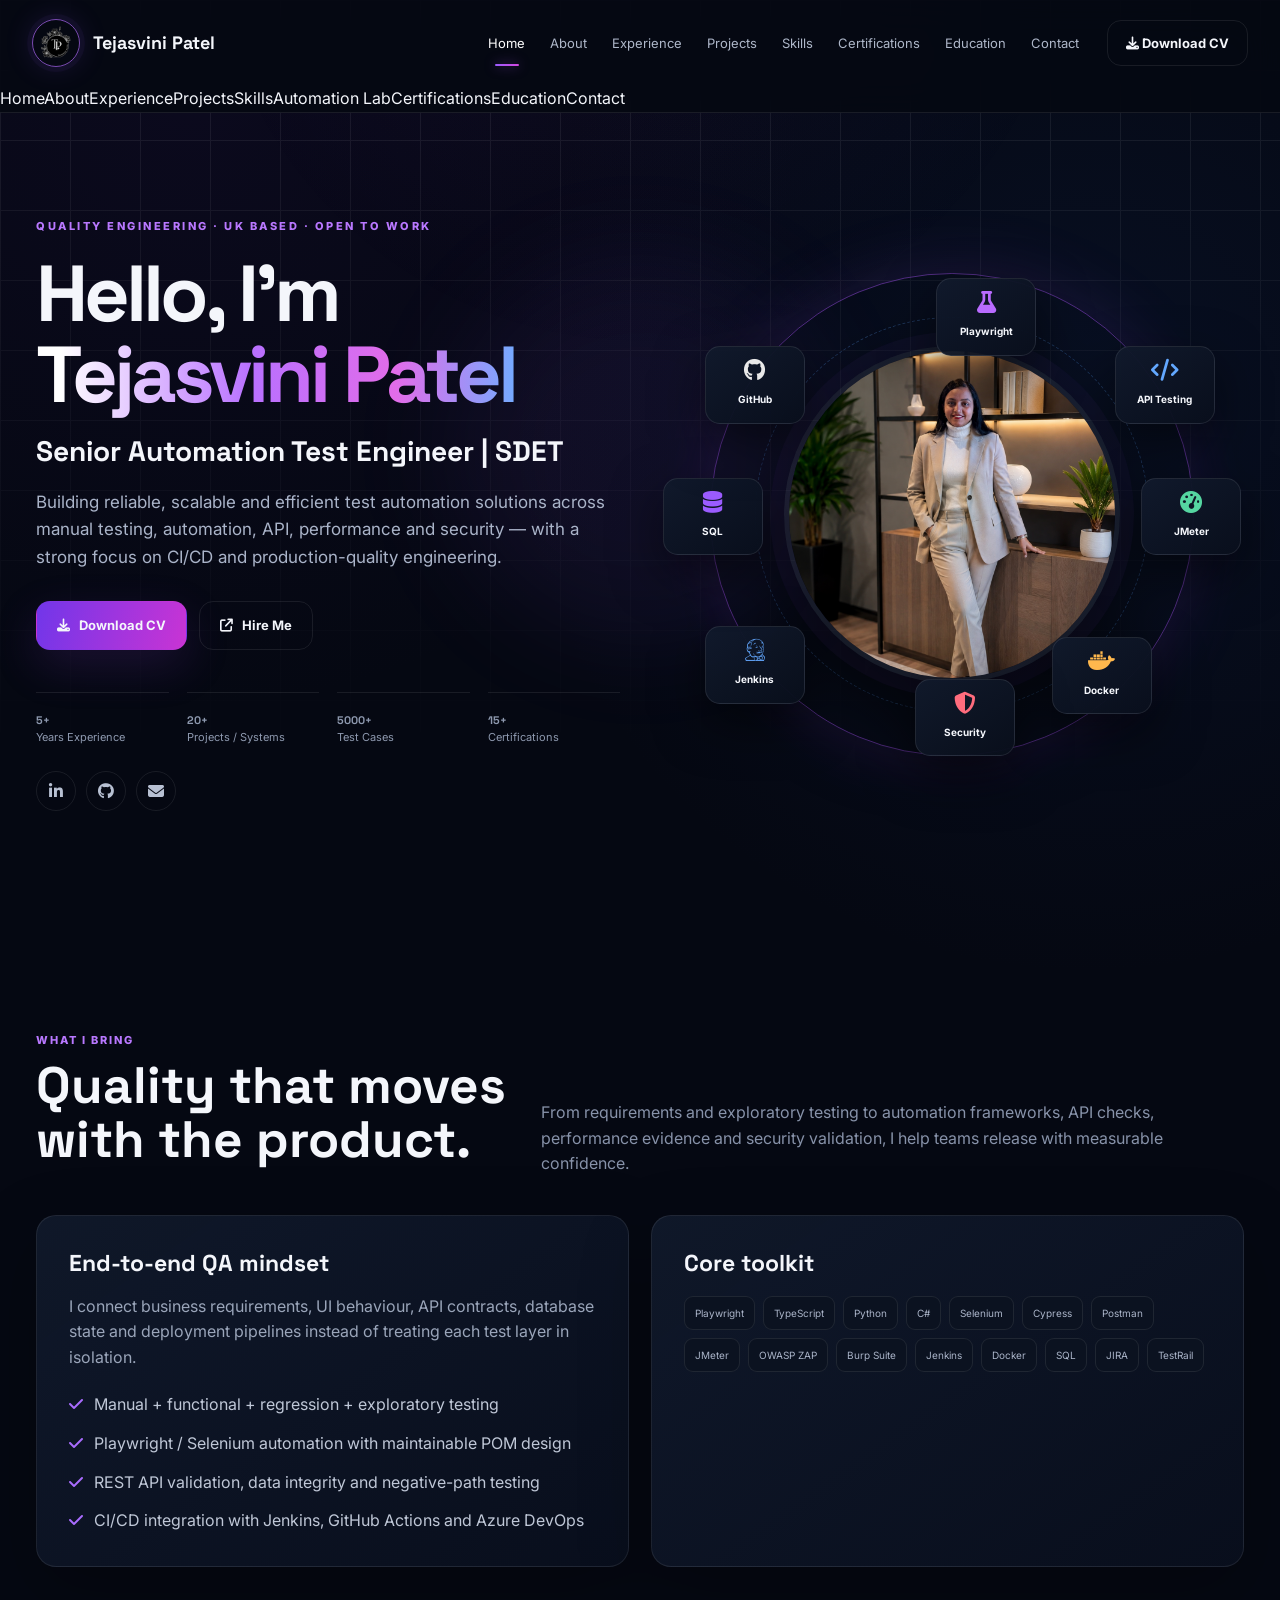
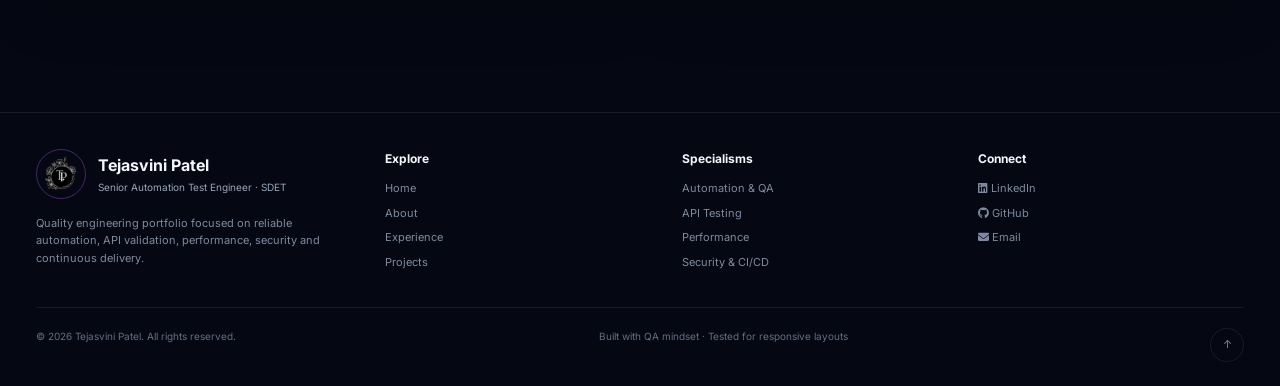
==== index.html @ 4246f73f "Add files via upload" ====
<!doctype html><html lang="en"><head><meta charset="utf-8"><meta name="viewport" content="width=device-width,initial-scale=1"><title>Tejasvini Patel | Senior Automation Test Engineer | SDET</title><meta name="description" content="Professional QA automation portfolio for Tejasvini Patel."><meta name="robots" content="index,follow"><link rel="canonical" href="https://tejasvinipatel.com/"><meta property="og:title" content="Tejasvini Patel | Senior Automation Test Engineer | SDET"><meta property="og:description" content="Professional QA automation portfolio for Tejasvini Patel."><meta property="og:image" content="https://tejasvinipatel.com/profile.png"><link rel="icon" href="favicon.png"><link rel="stylesheet" href="style.css"><link rel="preconnect" href="https://fonts.googleapis.com"><link href="https://fonts.googleapis.com/css2?family=Inter:wght@400;500;600;700;800&family=Space+Grotesk:wght@500;600;700;800&display=swap" rel="stylesheet"><link rel="stylesheet" href="https://cdnjs.cloudflare.com/ajax/libs/font-awesome/6.6.0/css/all.min.css"></head><body id="top"><div class="page-glow"></div><div class="progress"></div><header><div class="nav"><a class="brand" href="index.html"><img class="brand-logo" src="logo.png" alt="Tejasvini Patel logo"><span>Tejasvini Patel</span></a><nav class="nav-links"><a class="active" href="index.html">Home</a><a class="" href="about.html">About</a><a class="" href="experience.html">Experience</a><a class="" href="projects.html">Projects</a><a class="" href="skills.html">Skills</a><a class="" href="certifications.html">Certifications</a><a class="" href="education.html">Education</a><a class="" href="contact.html">Contact</a></nav><a class="cv-btn" href="Tejasvini-Patel-CV.pdf" target="_blank" rel="noopener"><i class="fa-solid fa-download"></i> Download CV</a><button class="menu" aria-label="Open menu"><i class="fa-solid fa-bars"></i></button></div><div class="mobile-menu"><a href="index.html">Home</a><a href="about.html">About</a><a href="experience.html">Experience</a><a href="projects.html">Projects</a><a href="skills.html">Skills</a><a href="automation-lab.html">Automation Lab</a><a href="certifications.html">Certifications</a><a href="education.html">Education</a><a href="contact.html">Contact</a></div></header><main><div class="wrap"><section class="hero"><div class="hero-copy reveal"><div class="eyebrow">Quality Engineering · UK Based · Open to Work</div><h1>Hello, I’m <span class="gradient">Tejasvini Patel</span></h1><h2>Senior Automation Test Engineer | SDET</h2><p>Building reliable, scalable and efficient test automation solutions across manual testing, automation, API, performance and security — with a strong focus on CI/CD and production-quality engineering.</p><div class="actions"><a class="btn btn-primary" href="Tejasvini-Patel-CV.pdf" target="_blank"><i class="fa-solid fa-download"></i> Download CV</a><a class="btn" href="contact.html"><i class="fa-solid fa-arrow-up-right-from-square"></i> Hire Me</a></div><div class="stats"><div class="stat"><strong><span data-counter="5" data-suffix="+">5+</span></strong><span>Years Experience</span></div><div class="stat"><strong><span data-counter="20" data-suffix="+">20+</span></strong><span>Projects / Systems</span></div><div class="stat"><strong><span data-counter="5000" data-suffix="+">5000+</span></strong><span>Test Cases</span></div><div class="stat"><strong><span data-counter="15" data-suffix="+">15+</span></strong><span>Certifications</span></div></div><div class="socials"><a href="https://www.linkedin.com/in/tejasvini-patel-qa" target="_blank" aria-label="LinkedIn"><i class="fa-brands fa-linkedin-in"></i></a><a href="https://github.com/tejasvini18" target="_blank" aria-label="GitHub"><i class="fa-brands fa-github"></i></a><a href="mailto:tejasvinipatel15@gmail.com" aria-label="Email"><i class="fa-solid fa-envelope"></i></a></div></div><div class="hero-visual reveal delay2"><div class="portrait-wrap"><div class="portrait-ring"></div><div class="orbit"><div class="tech t1"><i class="fa-solid fa-flask"></i><b>Playwright</b></div><div class="tech t2"><i class="fa-solid fa-code"></i><b>API Testing</b></div><div class="tech t3"><i class="fa-solid fa-gauge-high"></i><b>JMeter</b></div><div class="tech t4"><i class="fa-brands fa-docker"></i><b>Docker</b></div><div class="tech t5"><i class="fa-solid fa-shield-halved"></i><b>Security</b></div><div class="tech t6"><i class="fa-brands fa-jenkins"></i><b>Jenkins</b></div><div class="tech t7"><i class="fa-solid fa-database"></i><b>SQL</b></div><div class="tech t8"><i class="fa-brands fa-github"></i><b>GitHub</b></div></div><img class="portrait" src="profile.png" alt="Professional portrait of Tejasvini Patel"></div></div></section></div><section class="section"><div class="wrap"><div class="section-head reveal"><div><div class="kicker">What I bring</div><h2>Quality that moves with the product.</h2></div><p>From requirements and exploratory testing to automation frameworks, API checks, performance evidence and security validation, I help teams release with measurable confidence.</p></div><div class="grid2"><article class="card card-pad reveal"><h3>End-to-end QA mindset</h3><p class="muted">I connect business requirements, UI behaviour, API contracts, database state and deployment pipelines instead of treating each test layer in isolation.</p><div class="checks"><div><i class="fa-solid fa-check"></i><span>Manual + functional + regression + exploratory testing</span></div><div><i class="fa-solid fa-check"></i><span>Playwright / Selenium automation with maintainable POM design</span></div><div><i class="fa-solid fa-check"></i><span>REST API validation, data integrity and negative-path testing</span></div><div><i class="fa-solid fa-check"></i><span>CI/CD integration with Jenkins, GitHub Actions and Azure DevOps</span></div></div></article><article class="card card-pad reveal delay1"><h3>Core toolkit</h3><div class="skill-list"><span class="skill-chip">Playwright</span><span class="skill-chip">TypeScript</span><span class="skill-chip">Python</span><span class="skill-chip">C#</span><span class="skill-chip">Selenium</span><span class="skill-chip">Cypress</span><span class="skill-chip">Postman</span><span class="skill-chip">JMeter</span><span class="skill-chip">OWASP ZAP</span><span class="skill-chip">Burp Suite</span><span class="skill-chip">Jenkins</span><span class="skill-chip">Docker</span><span class="skill-chip">SQL</span><span class="skill-chip">JIRA</span><span class="skill-chip">TestRail</span></div></article></div></div></section></main><footer class="footer"><div class="footer-main wrap"><div><div class="footer-brand"><img class="footer-logo" src="logo.png" alt="Tejasvini Patel logo"><div><strong>Tejasvini Patel</strong><div class="muted" style="font-size:10px">Senior Automation Test Engineer · SDET</div></div></div><p style="margin-top:16px;max-width:360px">Quality engineering portfolio focused on reliable automation, API validation, performance, security and continuous delivery.</p></div><div><h4>Explore</h4><div class="footer-links"><a href="index.html">Home</a><a href="about.html">About</a><a href="experience.html">Experience</a><a href="projects.html">Projects</a></div></div><div><h4>Specialisms</h4><div class="footer-links"><a href="skills.html">Automation & QA</a><a href="skills.html">API Testing</a><a href="skills.html">Performance</a><a href="skills.html">Security & CI/CD</a></div></div><div><h4>Connect</h4><div class="footer-links"><a href="https://www.linkedin.com/in/tejasvini-patel-qa" target="_blank" rel="noopener"><i class="fa-brands fa-linkedin"></i> LinkedIn</a><a href="https://github.com/tejasvini18" target="_blank" rel="noopener"><i class="fa-brands fa-github"></i> GitHub</a><a href="mailto:tejasvinipatel15@gmail.com"><i class="fa-solid fa-envelope"></i> Email</a></div></div></div><div class="footer-bottom wrap"><span>© <span data-year></span> Tejasvini Patel. All rights reserved.</span><span>Built with QA mindset · Tested for responsive layouts</span><a class="backtop" href="#top" aria-label="Back to top">↑</a></div></footer><script src="script.js"></script></body></html>
---- style.css ----
:root{--bg:#050812;--bg2:#080d1a;--card:#0c1322;--card2:#10192b;--text:#f4f6fb;--muted:#9da8bd;--muted2:#6f7a91;--line:#ffffff15;--purple:#9b5cff;--pink:#d447df;--blue:#63a8ff;--green:#43d78a;--orange:#ffb84d;--red:#ff5b74;--max:1480px;--shadow:0 30px 90px #0007}
*{box-sizing:border-box}html{scroll-behavior:smooth}body{margin:0;background:radial-gradient(circle at 15% 5%,#24104b33,transparent 28%),radial-gradient(circle at 85% 20%,#122c6333,transparent 30%),var(--bg);color:var(--text);font-family:Inter,system-ui,-apple-system,Segoe UI,sans-serif;line-height:1.6;overflow-x:hidden}body:before{content:"";position:fixed;inset:0;pointer-events:none;opacity:.08;background-image:linear-gradient(#fff 1px,transparent 1px),linear-gradient(90deg,#fff 1px,transparent 1px);background-size:70px 70px;mask-image:linear-gradient(to bottom,#000,transparent 90%);z-index:-2}body:after{content:"";position:fixed;width:380px;height:380px;border-radius:50%;pointer-events:none;background:#9b5cff12;filter:blur(50px);transform:translate(var(--mx,-50%),var(--my,-50%));left:50%;top:50%;z-index:-1;transition:transform .15s ease-out}a{color:inherit;text-decoration:none}.wrap{width:min(var(--max),calc(100% - 72px));margin:auto}.progress{position:fixed;top:0;left:0;height:3px;width:0;background:linear-gradient(90deg,var(--purple),var(--pink),var(--blue));z-index:1000}.page-glow{position:fixed;inset:0;pointer-events:none;background:radial-gradient(circle at 50% -10%,#a855f70d,transparent 38%);z-index:-1}
header{position:sticky;top:0;z-index:100;background:#050812df;border-bottom:1px solid var(--line);backdrop-filter:blur(22px)}.nav{height:86px;width:min(1560px,100%);margin:auto;padding:0 32px;display:flex;align-items:center;gap:28px}.brand{display:flex;align-items:center;gap:13px;font:700 18px/1 'Space Grotesk',Inter,sans-serif;white-space:nowrap}.brand-logo{width:48px;height:48px;border-radius:50%;object-fit:cover;border:1px solid #b46cffaa;box-shadow:0 0 0 5px #9b5cff0c,0 0 30px #9b5cff28}.nav-links{margin-left:auto;display:flex;gap:25px;align-items:center}.nav-links a{font-size:13px;color:#aeb7c9;position:relative;padding:31px 0;transition:.25s}.nav-links a:hover,.nav-links a.active{color:#fff}.nav-links a.active:after{content:"";position:absolute;left:50%;bottom:18px;width:24px;height:2px;border-radius:2px;background:linear-gradient(90deg,var(--purple),var(--pink));transform:translateX(-50%);box-shadow:0 0 12px #a855f799}.cv-btn{border:1px solid var(--line);padding:12px 18px;border-radius:14px;font-weight:700;font-size:13px;transition:.25s;white-space:nowrap}.cv-btn:hover{transform:translateY(-2px);border-color:#a855f766;background:#ffffff05}.menu{display:none;background:none;border:0;color:#fff;font-size:24px}
main{min-height:calc(100vh - 86px)}.hero{min-height:calc(100vh - 86px);display:grid;grid-template-columns:1fr 1fr;align-items:center;gap:40px;padding:80px 0 90px}.eyebrow{color:#b978ff;text-transform:uppercase;letter-spacing:2.5px;font-size:11px;font-weight:800}.hero h1{font:800 clamp(48px,6.2vw,88px)/1.02 'Space Grotesk',Inter,sans-serif;letter-spacing:-4px;margin:18px 0 20px}.gradient{background:linear-gradient(90deg,#fff 5%,#b870ff 45%,#e26ce9 75%,#75aaff);-webkit-background-clip:text;color:transparent}.hero h2{font:700 clamp(21px,2.2vw,31px)/1.2 'Space Grotesk';margin:0 0 20px}.hero-copy>p{max-width:730px;color:#aab4c9;font-size:17px}.actions{display:flex;gap:12px;flex-wrap:wrap;margin:30px 0}.btn{display:inline-flex;align-items:center;gap:9px;padding:13px 20px;border-radius:14px;border:1px solid var(--line);font-weight:700;font-size:13px;transition:.25s}.btn-primary{background:linear-gradient(105deg,#7136e9,#c934d4);border-color:transparent;box-shadow:0 16px 45px #8b3dce2b}.btn:hover{transform:translateY(-3px)}.btn-primary:hover{box-shadow:0 20px 55px #9b5cff4d}.stats{display:grid;grid-template-columns:repeat(4,1fr);gap:18px;margin-top:42px}.stat{padding-top:18px;border-top:1px solid var(--line)}.stat strong{display:block;color:#bd78ff;font:800 31px 'Space Grotesk'}.stat span{display:block;color:#8e99af;font-size:11px;margin-top:2px}.socials{display:flex;gap:10px;margin-top:25px}.socials a{width:40px;height:40px;border:1px solid var(--line);border-radius:50%;display:grid;place-items:center;color:#b8c1d3;transition:.25s}.socials a:hover{color:#fff;border-color:#b36cff88;transform:translateY(-3px);box-shadow:0 10px 25px #9b5cff22}
.hero-visual{display:grid;place-items:center;position:relative;min-height:620px}.portrait-wrap{width:min(560px,90%);aspect-ratio:1;position:relative;display:grid;place-items:center}.portrait-ring,.portrait-ring:before,.portrait-ring:after{position:absolute;border-radius:50%;content:""}.portrait-ring{inset:4%;border:1px solid #a855f777;box-shadow:0 0 70px #a855f726;animation:spin 24s linear infinite}.portrait-ring:before{inset:9%;border:1px dashed #62a8ff44}.portrait-ring:after{inset:20%;border:1px solid #d447df33}.portrait{width:64%;height:64%;object-fit:cover;border-radius:50%;border:5px solid #ffffff12;box-shadow:0 0 0 14px #9b5cff0b,0 35px 90px #000b;z-index:2}.orbit{position:absolute;inset:0;animation:spin 35s linear infinite}.tech{position:absolute;z-index:4;background:linear-gradient(145deg,#111a2cf5,#090f1cf5);border:1px solid #ffffff18;border-radius:15px;padding:12px 14px;min-width:100px;text-align:center;box-shadow:0 18px 50px #0008;animation:float 5s ease-in-out infinite}.tech i{font-size:22px;color:#b96bff;display:block;margin-bottom:4px}.tech b{font-size:10px}.t1{top:5%;left:47%}.t2{top:18%;right:0}.t3{top:43%;right:-5%}.t4{bottom:12%;right:12%}.t5{bottom:4%;left:43%}.t6{bottom:14%;left:3%}.t7{top:43%;left:-5%}.t8{top:18%;left:3%}.t2 i{color:#63a8ff}.t3 i{color:#55d6a1}.t4 i{color:#ffb84d}.t5 i{color:#ff6c7d}.t6 i{color:#63a8ff}.t7 i{color:#9b5cff}.t8 i{color:#e9e9e9}
.section{padding:105px 0}.section-head{display:flex;justify-content:space-between;align-items:end;gap:20px;margin-bottom:38px}.kicker{font-size:11px;color:#b978ff;letter-spacing:2px;font-weight:800;text-transform:uppercase}.section h2{font:800 clamp(36px,4vw,56px)/1.05 'Space Grotesk';margin:10px 0}.section-head p{color:#8792a9;max-width:760px;margin:0}.grid2{display:grid;grid-template-columns:1fr 1fr;gap:22px}.card{background:linear-gradient(145deg,#10192bf2,#090f1def);border:1px solid var(--line);border-radius:20px;box-shadow:0 25px 70px #0004}.card-pad{padding:32px}.card h3{font:700 23px 'Space Grotesk';margin:0 0 12px}.muted{color:#9aa5ba}.checks{display:grid;gap:13px;margin-top:22px}.checks div{display:flex;gap:11px;color:#bfc7d7}.checks i{color:#a96cff;margin-top:4px}.timeline{position:relative;margin-top:20px}.timeline:before{content:"";position:absolute;left:14px;top:8px;bottom:8px;width:1px;background:linear-gradient(var(--purple),#b946db55,transparent)}.timeline-item{position:relative;padding-left:54px;margin-bottom:20px}.timeline-dot{position:absolute;left:8px;top:16px;width:14px;height:14px;border-radius:50%;background:#a855f7;border:3px solid #151029;box-shadow:0 0 18px #a855f799}.timeline-box{padding:24px;border:1px solid var(--line);border-radius:16px;background:#0b1222}.timeline-box time{display:inline-block;color:#d09cff;background:#8b3ff51c;border:1px solid #a855f733;border-radius:999px;padding:4px 10px;font-size:10px;font-weight:700;margin-bottom:9px}.timeline-box h3{margin:0 0 2px;font-size:18px}.timeline-box h4{margin:0 0 10px;color:#b47aff;font-size:13px}.timeline-box p,.timeline-box li{color:#8994aa;font-size:12px}.timeline-box ul{margin:10px 0 0;padding-left:18px}.metrics{display:grid;grid-template-columns:repeat(5,1fr);gap:12px;margin-top:28px}.metric{padding:19px;border:1px solid var(--line);border-radius:14px;background:#0c1425}.metric strong{display:block;color:#c178ff;font:800 25px 'Space Grotesk'}.metric span{font-size:10px;color:#7f8aa2}
.projects-grid{display:grid;grid-template-columns:repeat(3,1fr);gap:18px}.project-card{overflow:hidden;position:relative;transition:.35s;cursor:pointer}.project-card:hover{transform:translateY(-8px);border-color:#a855f744;box-shadow:0 25px 70px #0007}.project-thumb{height:215px;position:relative;overflow:hidden;background:#0b1120}.project-thumb:after{content:"";position:absolute;inset:0;background:linear-gradient(transparent 55%,#07101ee8)}.browser{position:absolute;inset:25px 20px 0;border:1px solid #ffffff25;border-radius:12px 12px 0 0;background:#0d1628;box-shadow:0 15px 40px #0008;overflow:hidden;transform:perspective(800px) rotateX(2deg);transition:.35s}.project-card:hover .browser{transform:perspective(800px) rotateX(0) scale(1.03)}.browser-top{height:24px;background:#131e33;border-bottom:1px solid #ffffff10;display:flex;align-items:center;gap:5px;padding:0 9px}.dot{width:6px;height:6px;border-radius:50%;background:#ffffff55}.browser-body{padding:13px;display:grid;grid-template-columns:25% 1fr;gap:9px;height:100%}.side{background:#111c31;border-radius:5px}.dash{display:grid;grid-template-columns:repeat(2,1fr);gap:7px}.mini{border-radius:5px;background:linear-gradient(145deg,#182842,#0f192a);border:1px solid #ffffff0c}.mini.wide{grid-column:1/-1}.thumb-purple .mini{background:linear-gradient(145deg,#2a1850,#11172b)}.thumb-blue .mini{background:linear-gradient(145deg,#123455,#11192b)}.thumb-green .mini{background:linear-gradient(145deg,#12382c,#101b2a)}.thumb-orange .mini{background:linear-gradient(145deg,#4a2b12,#121a2a)}.thumb-red .mini{background:linear-gradient(145deg,#4a1520,#121829)}.project-body{padding:21px}.project-body h3{font:700 18px 'Space Grotesk';margin:0 0 8px}.project-body p{color:#8d98ad;font-size:12px;margin:0 0 14px}.pill-row{display:flex;flex-wrap:wrap;gap:6px}.pill{font-size:9px;color:#cba7ff;background:#8b5cf61a;border:1px solid #a855f733;border-radius:999px;padding:4px 8px}.project-meta{display:flex;justify-content:space-between;align-items:center;margin-top:16px;color:#727e95;font-size:10px}.category{color:#a96dff}.filters{display:flex;gap:8px;flex-wrap:wrap;margin-bottom:25px}.filter{border:1px solid var(--line);background:#0b1221;color:#9ba5b9;border-radius:999px;padding:9px 13px;font-size:11px;cursor:pointer}.filter.active,.filter:hover{color:#fff;border-color:#a855f755;background:#8b5cf614}.project-modal{position:fixed;inset:0;background:#02040bd9;backdrop-filter:blur(12px);z-index:1001;display:none;place-items:center;padding:20px}.project-modal.open{display:grid}.modal-box{width:min(900px,100%);max-height:90vh;overflow:auto;background:#0b1220;border:1px solid #ffffff1a;border-radius:22px;box-shadow:0 40px 120px #000d;padding:30px;position:relative}.close{position:absolute;right:20px;top:18px;width:38px;height:38px;border-radius:50%;border:1px solid var(--line);background:#fff06;color:#fff;cursor:pointer}.modal-box h3{font:800 34px 'Space Grotesk';margin:0 40px 8px 0}.modal-box p,.modal-box li{color:#98a3b8;font-size:13px}.modal-label{color:#bd7cff;font-size:11px;letter-spacing:2px;text-transform:uppercase;font-weight:800}
.skill-grid{display:grid;grid-template-columns:repeat(3,1fr);gap:16px}.skill-card{padding:25px;border:1px solid var(--line);border-radius:16px;background:linear-gradient(145deg,#10192bf2,#0b1221)}.skill-title{display:flex;justify-content:space-between;gap:10px}.skill-title h3{font:700 16px 'Space Grotesk';margin:0}.skill-title span{font-size:11px;color:#c17cff}.skill-card p{font-size:11px;color:#7f8aa1;min-height:36px}.bar{height:6px;background:#202a3d;border-radius:999px;overflow:hidden}.bar i{display:block;height:100%;width:var(--w);background:linear-gradient(90deg,#8b5cf6,#d946ef);border-radius:inherit;transform-origin:left;animation:barIn 1.2s ease both}.skill-list{display:flex;flex-wrap:wrap;gap:8px;margin-top:18px}.skill-chip{padding:8px 10px;border-radius:9px;background:#0b1220;border:1px solid var(--line);font-size:10px;color:#aab4c8}
.certs-grid{display:grid;grid-template-columns:repeat(4,1fr);gap:14px}.cert-card{padding:22px;min-height:190px;display:flex;flex-direction:column;position:relative;overflow:hidden}.cert-card:before{content:"";position:absolute;width:100px;height:100px;border-radius:50%;background:#9b5cff22;filter:blur(20px);right:-30px;top:-30px}.cert-icon{width:48px;height:48px;border-radius:13px;display:grid;place-items:center;background:#8b5cf51c;border:1px solid #a855f733;color:#c07aff;margin-bottom:16px}.cert-card h3{font:700 15px 'Space Grotesk';margin:0 0 6px}.cert-card p{font-size:10px;color:#7f8aa2;margin:0}.cert-card small{margin-top:auto;color:#b06fff;font-size:9px}.cert-count{color:#b978ff;font-size:12px;margin-bottom:25px}
.edu-grid{display:grid;grid-template-columns:1fr 1fr;gap:18px}.edu-card{padding:28px;position:relative;overflow:hidden}.edu-card .year{display:inline-block;color:#c68cff;border:1px solid #a855f733;background:#8b5cf514;padding:4px 9px;border-radius:999px;font-size:10px}.edu-card h3{font:700 20px 'Space Grotesk';margin:13px 0 4px}.edu-card h4{margin:0;color:#b879ff;font-size:12px}.edu-card p,.edu-card li{font-size:11px;color:#8994aa}.edu-card ul{padding-left:18px}.skills-gained{display:flex;flex-wrap:wrap;gap:6px;margin-top:12px}.skills-gained span{font-size:9px;padding:4px 7px;border-radius:999px;background:#fff005;border:1px solid #ffffff12;color:#aeb8ca}
.contact-grid{display:grid;grid-template-columns:1fr .8fr;gap:20px}.contact-panel{padding:34px}.contact-panel h3{font:800 31px 'Space Grotesk';margin:0 0 10px}.contact-panel p{color:#909bb0;font-size:13px}.contact-item{display:flex;gap:13px;padding:16px 0;border-top:1px solid var(--line)}.contact-item i{width:38px;height:38px;display:grid;place-items:center;border:1px solid var(--line);border-radius:10px;color:#b56cff}.contact-item small{display:block;color:#6f7a91}.contact-item b{font-size:12px}.availability{padding:25px;border-radius:17px;background:linear-gradient(145deg,#17102c,#0e1527);border:1px solid #a855f733}.availability .dot-live{display:inline-block;width:8px;height:8px;background:#42d788;border-radius:50%;box-shadow:0 0 12px #42d788;margin-right:7px}.availability h4{margin:0 0 8px}.availability p{font-size:11px}.footer{border-top:1px solid var(--line);padding:36px 0 24px;margin-top:40px}.footer-main{display:grid;grid-template-columns:1.2fr 1fr 1fr 1fr;gap:30px}.footer-brand{display:flex;gap:12px;align-items:center}.footer-logo{width:50px;height:50px;object-fit:cover;border-radius:50%;border:1px solid #a855f766}.footer h4{margin:0 0 12px;font-size:12px}.footer p,.footer a{color:#7f8aa0;font-size:11px}.footer-links{display:grid;gap:7px}.footer-bottom{display:flex;justify-content:space-between;gap:20px;margin-top:28px;padding-top:20px;border-top:1px solid var(--line);color:#626e85;font-size:10px}.backtop{width:34px;height:34px;border:1px solid var(--line);border-radius:50%;display:grid;place-items:center}
.page-hero{padding:90px 0 45px}.page-hero h1{font:800 clamp(45px,6vw,75px)/1.05 'Space Grotesk';letter-spacing:-3px;margin:12px 0}.page-hero p{max-width:800px;color:#929db2}.two-col{display:grid;grid-template-columns:1fr 1fr;gap:20px}.quote{padding:28px;border-left:3px solid #a855f7;background:#0c1424;border-radius:0 14px 14px 0;color:#b8c1d1}.lab-grid{display:grid;grid-template-columns:repeat(3,1fr);gap:16px}.lab-card{padding:24px;min-height:230px}.lab-card i{font-size:28px;color:#b76cff}.lab-card h3{font:700 18px 'Space Grotesk';margin:14px 0 7px}.lab-card p{font-size:11px;color:#7f8aa2}.lab-code{background:#070b14;border:1px solid var(--line);border-radius:12px;padding:14px;font:10px/1.7 ui-monospace,SFMono-Regular,Menlo,monospace;color:#9ed0ff;overflow:auto}
.reveal{opacity:0;transform:translateY(22px);transition:opacity .75s ease,transform .75s ease}.reveal.show{opacity:1;transform:none}.delay1{transition-delay:.08s}.delay2{transition-delay:.16s}.delay3{transition-delay:.24s}@keyframes spin{to{transform:rotate(360deg)}}@keyframes float{0%,100%{transform:translateY(0)}50%{transform:translateY(-9px)}}@keyframes barIn{from{transform:scaleX(0)}to{transform:scaleX(1)}}
@media(max-width:1200px){.nav-links{gap:17px}.projects-grid{grid-template-columns:repeat(2,1fr)}.certs-grid{grid-template-columns:repeat(3,1fr)}.skill-grid{grid-template-columns:repeat(2,1fr)}.metrics{grid-template-columns:repeat(3,1fr)}.footer-main{grid-template-columns:repeat(2,1fr)}}@media(max-width:900px){.wrap{width:min(var(--max),calc(100% - 40px))}.nav{padding:0 20px}.nav-links,.cv-btn{display:none}.menu{display:block;margin-left:auto}.hero{grid-template-columns:1fr;padding-top:55px}.hero-visual{min-height:540px}.grid2,.two-col,.contact-grid,.edu-grid{grid-template-columns:1fr}.lab-grid{grid-template-columns:repeat(2,1fr)}.stats{grid-template-columns:repeat(2,1fr)}}@media(max-width:620px){.hero h1{font-size:48px;letter-spacing:-2px}.hero h2{font-size:21px}.hero-copy>p{font-size:14px}.hero-visual{min-height:430px}.portrait-wrap{width:95%}.tech{min-width:78px;padding:8px;font-size:8px}.tech i{font-size:17px}.t3,.t7{display:none}.projects-grid,.skill-grid,.certs-grid,.lab-grid{grid-template-columns:1fr}.metrics{grid-template-columns:repeat(2,1fr)}.section{padding:78px 0}.section-head{display:block}.footer-main{grid-template-columns:1fr}.footer-bottom{display:block}.footer-bottom>*{display:block;margin-bottom:8px}.wrap{width:min(var(--max),calc(100% - 28px))}.nav{height:74px}.brand{font-size:15px}.brand-logo{width:44px;height:44px}}
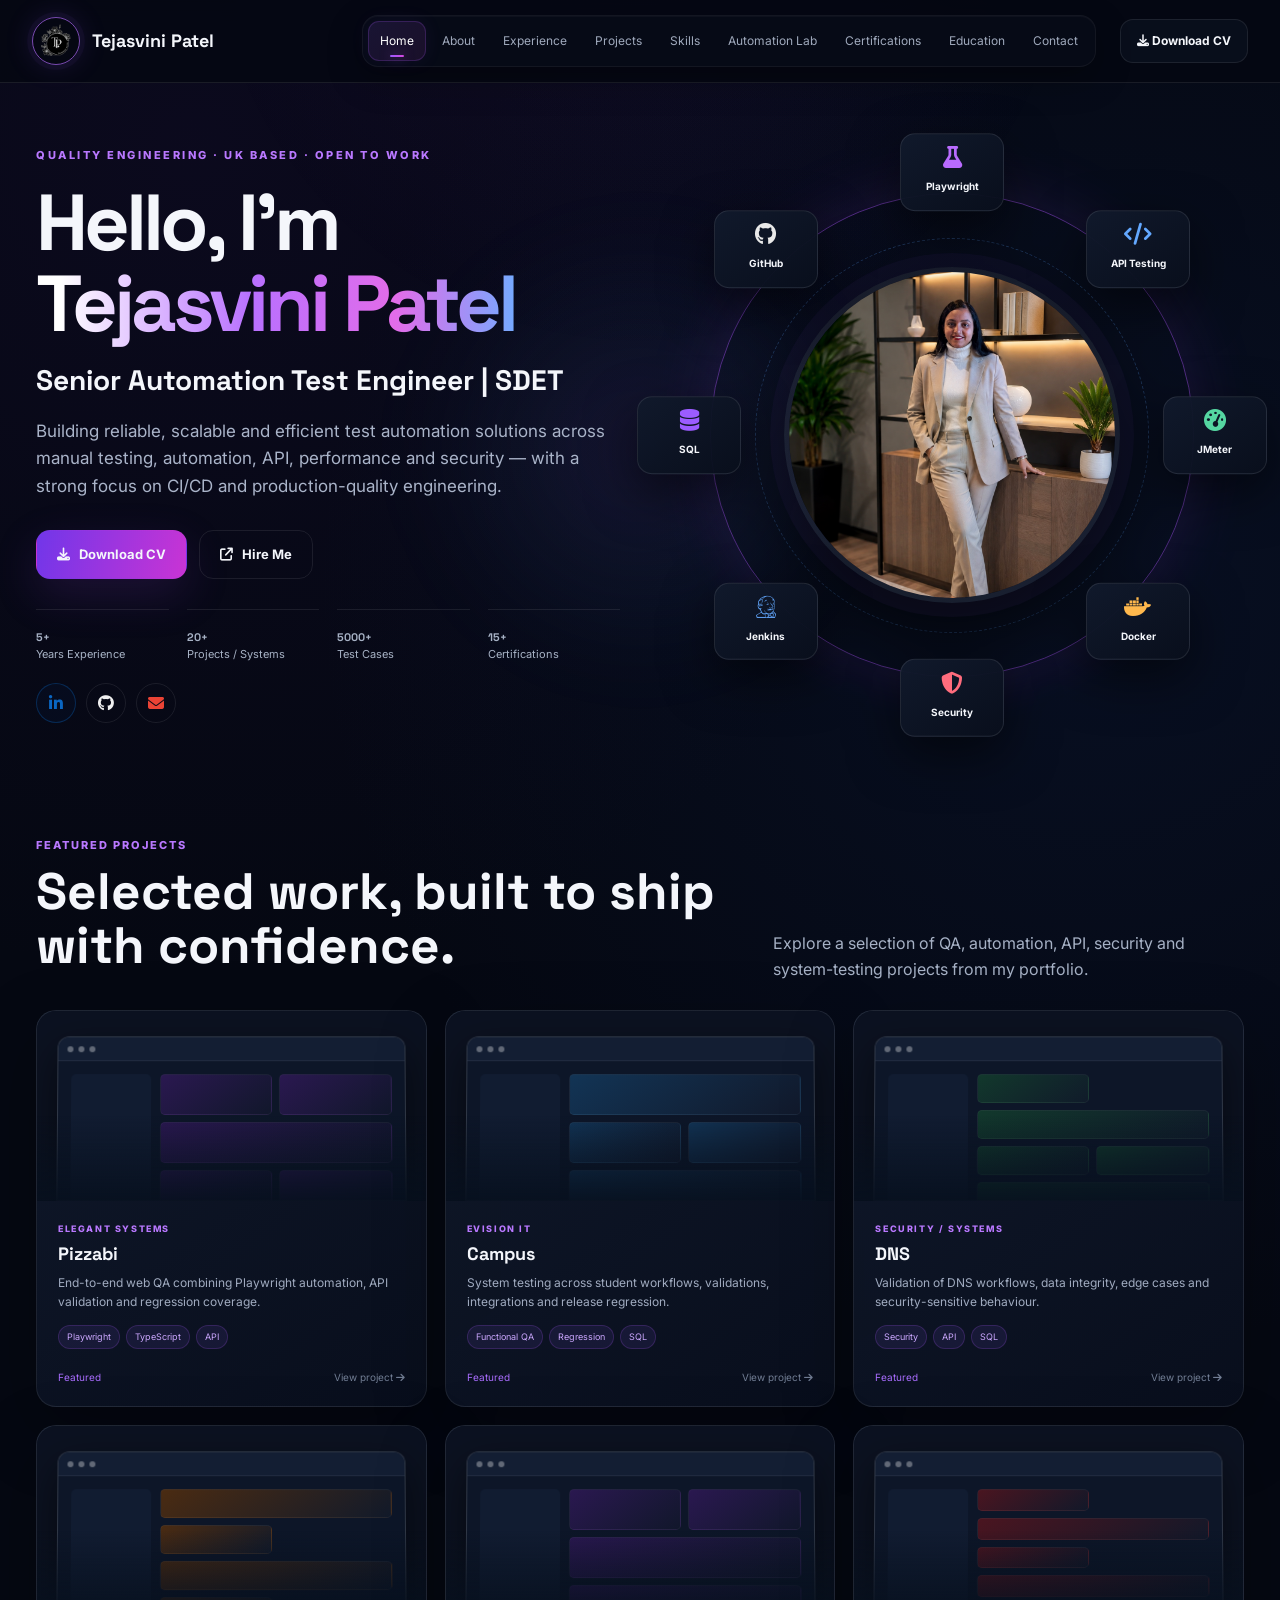
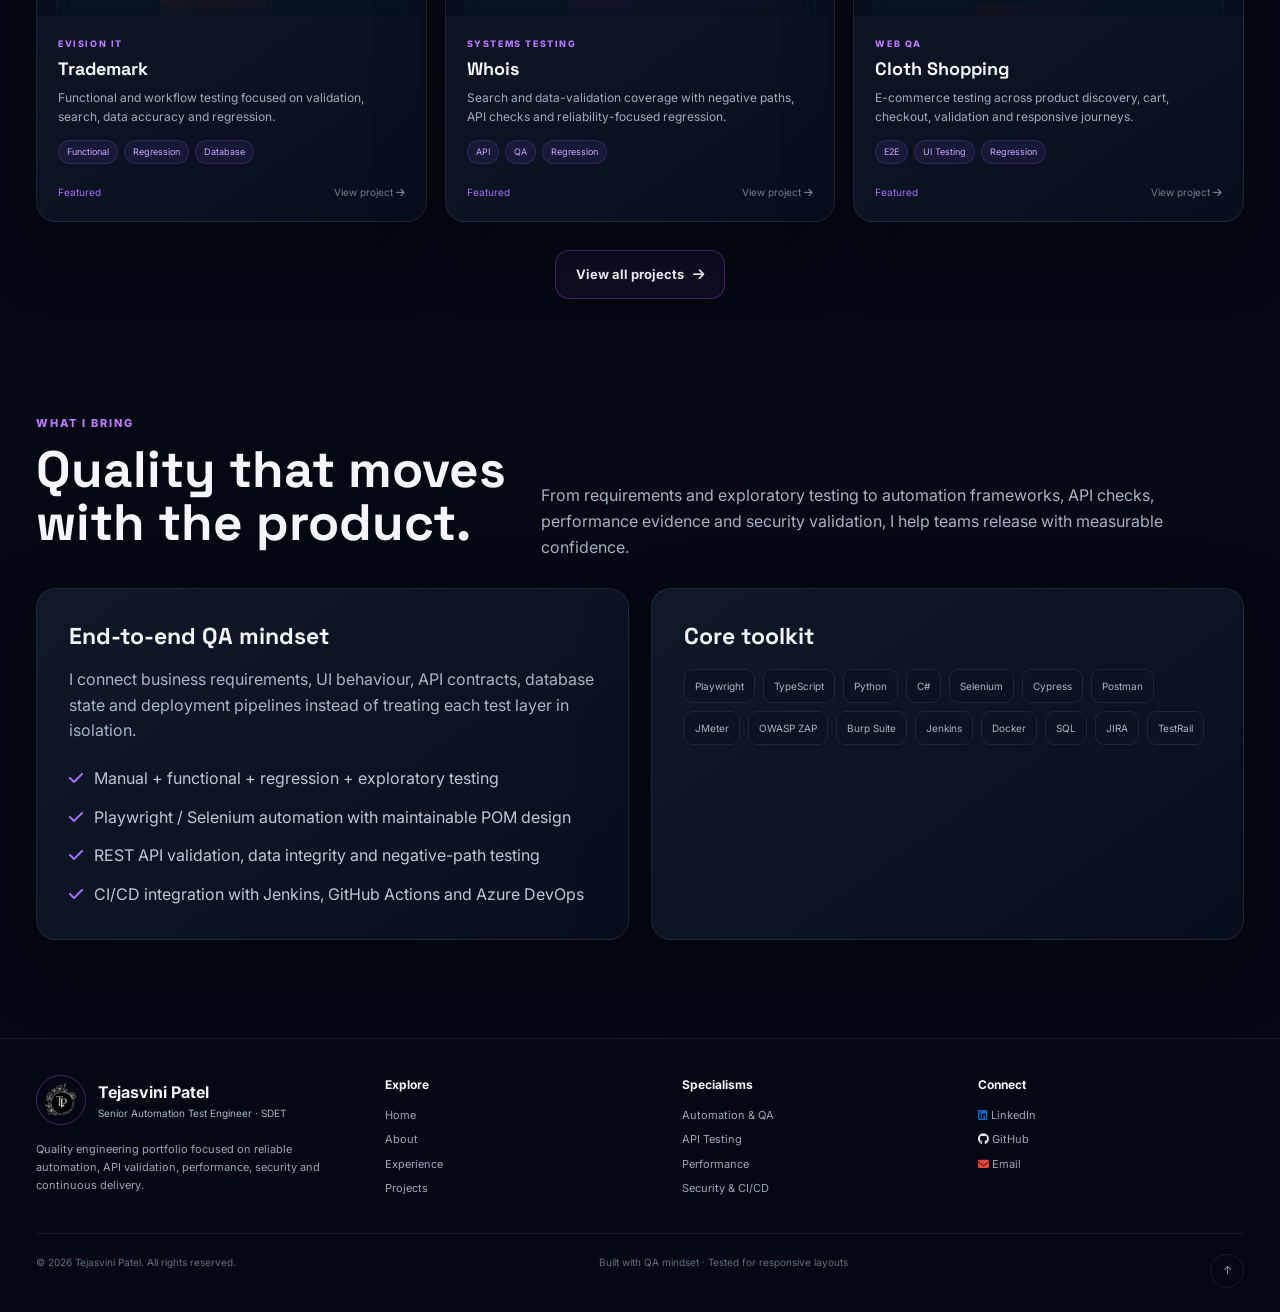
==== commit 5381fec4: "Add files via upload" ====
--- a/index.html
+++ b/index.html
@@ -1 +1,41 @@
-<!doctype html><html lang="en"><head><meta charset="utf-8"><meta name="viewport" content="width=device-width,initial-scale=1"><title>Tejasvini Patel | Senior Automation Test Engineer | SDET</title><meta name="description" content="Professional QA automation portfolio for Tejasvini Patel."><meta name="robots" content="index,follow"><link rel="canonical" href="https://tejasvinipatel.com/"><meta property="og:title" content="Tejasvini Patel | Senior Automation Test Engineer | SDET"><meta property="og:description" content="Professional QA automation portfolio for Tejasvini Patel."><meta property="og:image" content="https://tejasvinipatel.com/profile.png"><link rel="icon" href="favicon.png"><link rel="stylesheet" href="style.css"><link rel="preconnect" href="https://fonts.googleapis.com"><link href="https://fonts.googleapis.com/css2?family=Inter:wght@400;500;600;700;800&family=Space+Grotesk:wght@500;600;700;800&display=swap" rel="stylesheet"><link rel="stylesheet" href="https://cdnjs.cloudflare.com/ajax/libs/font-awesome/6.6.0/css/all.min.css"></head><body id="top"><div class="page-glow"></div><div class="progress"></div><header><div class="nav"><a class="brand" href="index.html"><img class="brand-logo" src="logo.png" alt="Tejasvini Patel logo"><span>Tejasvini Patel</span></a><nav class="nav-links"><a class="active" href="index.html">Home</a><a class="" href="about.html">About</a><a class="" href="experience.html">Experience</a><a class="" href="projects.html">Projects</a><a class="" href="skills.html">Skills</a><a class="" href="certifications.html">Certifications</a><a class="" href="education.html">Education</a><a class="" href="contact.html">Contact</a></nav><a class="cv-btn" href="Tejasvini-Patel-CV.pdf" target="_blank" rel="noopener"><i class="fa-solid fa-download"></i> Download CV</a><button class="menu" aria-label="Open menu"><i class="fa-solid fa-bars"></i></button></div><div class="mobile-menu"><a href="index.html">Home</a><a href="about.html">About</a><a href="experience.html">Experience</a><a href="projects.html">Projects</a><a href="skills.html">Skills</a><a href="automation-lab.html">Automation Lab</a><a href="certifications.html">Certifications</a><a href="education.html">Education</a><a href="contact.html">Contact</a></div></header><main><div class="wrap"><section class="hero"><div class="hero-copy reveal"><div class="eyebrow">Quality Engineering · UK Based · Open to Work</div><h1>Hello, I’m <span class="gradient">Tejasvini Patel</span></h1><h2>Senior Automation Test Engineer | SDET</h2><p>Building reliable, scalable and efficient test automation solutions across manual testing, automation, API, performance and security — with a strong focus on CI/CD and production-quality engineering.</p><div class="actions"><a class="btn btn-primary" href="Tejasvini-Patel-CV.pdf" target="_blank"><i class="fa-solid fa-download"></i> Download CV</a><a class="btn" href="contact.html"><i class="fa-solid fa-arrow-up-right-from-square"></i> Hire Me</a></div><div class="stats"><div class="stat"><strong><span data-counter="5" data-suffix="+">5+</span></strong><span>Years Experience</span></div><div class="stat"><strong><span data-counter="20" data-suffix="+">20+</span></strong><span>Projects / Systems</span></div><div class="stat"><strong><span data-counter="5000" data-suffix="+">5000+</span></strong><span>Test Cases</span></div><div class="stat"><strong><span data-counter="15" data-suffix="+">15+</span></strong><span>Certifications</span></div></div><div class="socials"><a href="https://www.linkedin.com/in/tejasvini-patel-qa" target="_blank" aria-label="LinkedIn"><i class="fa-brands fa-linkedin-in"></i></a><a href="https://github.com/tejasvini18" target="_blank" aria-label="GitHub"><i class="fa-brands fa-github"></i></a><a href="mailto:tejasvinipatel15@gmail.com" aria-label="Email"><i class="fa-solid fa-envelope"></i></a></div></div><div class="hero-visual reveal delay2"><div class="portrait-wrap"><div class="portrait-ring"></div><div class="orbit"><div class="tech t1"><i class="fa-solid fa-flask"></i><b>Playwright</b></div><div class="tech t2"><i class="fa-solid fa-code"></i><b>API Testing</b></div><div class="tech t3"><i class="fa-solid fa-gauge-high"></i><b>JMeter</b></div><div class="tech t4"><i class="fa-brands fa-docker"></i><b>Docker</b></div><div class="tech t5"><i class="fa-solid fa-shield-halved"></i><b>Security</b></div><div class="tech t6"><i class="fa-brands fa-jenkins"></i><b>Jenkins</b></div><div class="tech t7"><i class="fa-solid fa-database"></i><b>SQL</b></div><div class="tech t8"><i class="fa-brands fa-github"></i><b>GitHub</b></div></div><img class="portrait" src="profile.png" alt="Professional portrait of Tejasvini Patel"></div></div></section></div><section class="section"><div class="wrap"><div class="section-head reveal"><div><div class="kicker">What I bring</div><h2>Quality that moves with the product.</h2></div><p>From requirements and exploratory testing to automation frameworks, API checks, performance evidence and security validation, I help teams release with measurable confidence.</p></div><div class="grid2"><article class="card card-pad reveal"><h3>End-to-end QA mindset</h3><p class="muted">I connect business requirements, UI behaviour, API contracts, database state and deployment pipelines instead of treating each test layer in isolation.</p><div class="checks"><div><i class="fa-solid fa-check"></i><span>Manual + functional + regression + exploratory testing</span></div><div><i class="fa-solid fa-check"></i><span>Playwright / Selenium automation with maintainable POM design</span></div><div><i class="fa-solid fa-check"></i><span>REST API validation, data integrity and negative-path testing</span></div><div><i class="fa-solid fa-check"></i><span>CI/CD integration with Jenkins, GitHub Actions and Azure DevOps</span></div></div></article><article class="card card-pad reveal delay1"><h3>Core toolkit</h3><div class="skill-list"><span class="skill-chip">Playwright</span><span class="skill-chip">TypeScript</span><span class="skill-chip">Python</span><span class="skill-chip">C#</span><span class="skill-chip">Selenium</span><span class="skill-chip">Cypress</span><span class="skill-chip">Postman</span><span class="skill-chip">JMeter</span><span class="skill-chip">OWASP ZAP</span><span class="skill-chip">Burp Suite</span><span class="skill-chip">Jenkins</span><span class="skill-chip">Docker</span><span class="skill-chip">SQL</span><span class="skill-chip">JIRA</span><span class="skill-chip">TestRail</span></div></article></div></div></section></main><footer class="footer"><div class="footer-main wrap"><div><div class="footer-brand"><img class="footer-logo" src="logo.png" alt="Tejasvini Patel logo"><div><strong>Tejasvini Patel</strong><div class="muted" style="font-size:10px">Senior Automation Test Engineer · SDET</div></div></div><p style="margin-top:16px;max-width:360px">Quality engineering portfolio focused on reliable automation, API validation, performance, security and continuous delivery.</p></div><div><h4>Explore</h4><div class="footer-links"><a href="index.html">Home</a><a href="about.html">About</a><a href="experience.html">Experience</a><a href="projects.html">Projects</a></div></div><div><h4>Specialisms</h4><div class="footer-links"><a href="skills.html">Automation & QA</a><a href="skills.html">API Testing</a><a href="skills.html">Performance</a><a href="skills.html">Security & CI/CD</a></div></div><div><h4>Connect</h4><div class="footer-links"><a href="https://www.linkedin.com/in/tejasvini-patel-qa" target="_blank" rel="noopener"><i class="fa-brands fa-linkedin"></i> LinkedIn</a><a href="https://github.com/tejasvini18" target="_blank" rel="noopener"><i class="fa-brands fa-github"></i> GitHub</a><a href="mailto:tejasvinipatel15@gmail.com"><i class="fa-solid fa-envelope"></i> Email</a></div></div></div><div class="footer-bottom wrap"><span>© <span data-year></span> Tejasvini Patel. All rights reserved.</span><span>Built with QA mindset · Tested for responsive layouts</span><a class="backtop" href="#top" aria-label="Back to top">↑</a></div></footer><script src="script.js"></script></body></html>+<!DOCTYPE html>
+<html lang="en"><head><meta charset="utf-8"/><meta content="width=device-width,initial-scale=1" name="viewport"/><title>Tejasvini Patel | Senior Automation Test Engineer | SDET</title><meta content="Professional QA automation portfolio for Tejasvini Patel." name="description"/><meta content="index,follow" name="robots"/><link href="https://tejasvinipatel.com/" rel="canonical"/><meta content="Tejasvini Patel | Senior Automation Test Engineer | SDET" property="og:title"/><meta content="Professional QA automation portfolio for Tejasvini Patel." property="og:description"/><meta content="https://tejasvinipatel.com/profile.png" property="og:image"/><link href="favicon.png" rel="icon"/><link href="style.css" rel="stylesheet"/><link href="https://fonts.googleapis.com" rel="preconnect"/><link href="https://fonts.googleapis.com/css2?family=Inter:wght@400;500;600;700;800&amp;family=Space+Grotesk:wght@500;600;700;800&amp;display=swap" rel="stylesheet"/><link href="https://cdnjs.cloudflare.com/ajax/libs/font-awesome/6.6.0/css/all.min.css" rel="stylesheet"/></head><body id="top"><div class="page-glow"></div><div class="progress"></div><header><div class="nav"><a class="brand" href="index.html"><img alt="Tejasvini Patel logo" class="brand-logo" src="logo.png"/><span>Tejasvini Patel</span></a><nav class="nav-links"><a class="active" href="index.html">Home</a><a href="about.html">About</a><a href="experience.html">Experience</a><a href="projects.html">Projects</a><a href="skills.html">Skills</a><a href="automation-lab.html">Automation Lab</a><a href="certifications.html">Certifications</a><a href="education.html">Education</a><a href="contact.html">Contact</a></nav><a class="cv-btn" href="Tejasvini-Patel-CV.pdf" rel="noopener" target="_blank"><i class="fa-solid fa-download"></i> Download CV</a><button aria-label="Open menu" class="menu"><i class="fa-solid fa-bars"></i></button></div><div class="mobile-menu"><a href="index.html">Home</a><a href="about.html">About</a><a href="experience.html">Experience</a><a href="projects.html">Projects</a><a href="skills.html">Skills</a><a href="automation-lab.html">Automation Lab</a><a href="certifications.html">Certifications</a><a href="education.html">Education</a><a href="contact.html">Contact</a></div></header><main><div class="wrap"><section class="hero"><div class="hero-copy reveal"><div class="eyebrow">Quality Engineering · UK Based · Open to Work</div><h1>Hello, I’m <span class="gradient">Tejasvini Patel</span></h1><h2>Senior Automation Test Engineer | SDET</h2><p>Building reliable, scalable and efficient test automation solutions across manual testing, automation, API, performance and security — with a strong focus on CI/CD and production-quality engineering.</p><div class="actions"><a class="btn btn-primary" href="Tejasvini-Patel-CV.pdf" target="_blank"><i class="fa-solid fa-download"></i> Download CV</a><a class="btn" href="contact.html"><i class="fa-solid fa-arrow-up-right-from-square"></i> Hire Me</a></div><div class="stats"><div class="stat"><strong><span data-counter="5" data-suffix="+">5+</span></strong><span>Years Experience</span></div><div class="stat"><strong><span data-counter="20" data-suffix="+">20+</span></strong><span>Projects / Systems</span></div><div class="stat"><strong><span data-counter="5000" data-suffix="+">5000+</span></strong><span>Test Cases</span></div><div class="stat"><strong><span data-counter="15" data-suffix="+">15+</span></strong><span>Certifications</span></div></div><div class="socials"><a aria-label="LinkedIn" href="https://www.linkedin.com/in/tejasvini-patel-qa" target="_blank"><i class="fa-brands fa-linkedin-in"></i></a><a aria-label="GitHub" href="https://github.com/tejasvini18" target="_blank"><i class="fa-brands fa-github"></i></a><a aria-label="Email" href="mailto:tejasviniuk18@gmail.com"><i class="fa-solid fa-envelope"></i></a></div></div><div class="hero-visual reveal delay2"><div class="portrait-wrap"><div class="portrait-ring"></div><div class="orbit"><div class="tech t1"><i class="fa-solid fa-flask"></i><b>Playwright</b></div><div class="tech t2"><i class="fa-solid fa-code"></i><b>API Testing</b></div><div class="tech t3"><i class="fa-solid fa-gauge-high"></i><b>JMeter</b></div><div class="tech t4"><i class="fa-brands fa-docker"></i><b>Docker</b></div><div class="tech t5"><i class="fa-solid fa-shield-halved"></i><b>Security</b></div><div class="tech t6"><i class="fa-brands fa-jenkins"></i><b>Jenkins</b></div><div class="tech t7"><i class="fa-solid fa-database"></i><b>SQL</b></div><div class="tech t8"><i class="fa-brands fa-github"></i><b>GitHub</b></div></div><img alt="Professional portrait of Tejasvini Patel" class="portrait" src="profile.png"/></div></div></section></div>
+<section class="section featured-projects-section">
+<div class="wrap">
+<div class="section-head reveal">
+<div>
+<div class="kicker">Featured projects</div>
+<h2>Selected work, built to ship with confidence.</h2>
+</div>
+<p>Explore a selection of QA, automation, API, security and system-testing projects from my portfolio.</p>
+</div>
+<div class="projects-grid featured-projects-grid">
+<a aria-label="View Pizzabi project" class="project-card card reveal delay1" href="projects.html">
+<div class="project-thumb thumb-purple"><div class="browser"><div class="browser-top"><span class="dot"></span><span class="dot"></span><span class="dot"></span></div><div class="browser-body"><div class="side"></div><div class="dash"><div class="mini"></div><div class="mini"></div><div class="mini wide"></div><div class="mini"></div><div class="mini"></div></div></div></div></div>
+<div class="project-body"><div class="project-label">Elegant Systems</div><h3>Pizzabi</h3><p>End-to-end web QA combining Playwright automation, API validation and regression coverage.</p><div class="pill-row"><span class="pill">Playwright</span><span class="pill">TypeScript</span><span class="pill">API</span></div><div class="project-meta"><span class="category">Featured</span><span>View project <i class="fa-solid fa-arrow-right"></i></span></div></div>
+</a>
+<a aria-label="View Campus project" class="project-card card reveal delay2" href="projects.html">
+<div class="project-thumb thumb-blue"><div class="browser"><div class="browser-top"><span class="dot"></span><span class="dot"></span><span class="dot"></span></div><div class="browser-body"><div class="side"></div><div class="dash"><div class="mini wide"></div><div class="mini"></div><div class="mini"></div><div class="mini wide"></div></div></div></div></div>
+<div class="project-body"><div class="project-label">eVision IT</div><h3>Campus</h3><p>System testing across student workflows, validations, integrations and release regression.</p><div class="pill-row"><span class="pill">Functional QA</span><span class="pill">Regression</span><span class="pill">SQL</span></div><div class="project-meta"><span class="category">Featured</span><span>View project <i class="fa-solid fa-arrow-right"></i></span></div></div>
+</a>
+<a aria-label="View DNS project" class="project-card card reveal delay3" href="projects.html">
+<div class="project-thumb thumb-green"><div class="browser"><div class="browser-top"><span class="dot"></span><span class="dot"></span><span class="dot"></span></div><div class="browser-body"><div class="side"></div><div class="dash"><div class="mini"></div><div class="mini wide"></div><div class="mini"></div><div class="mini"></div><div class="mini wide"></div></div></div></div></div>
+<div class="project-body"><div class="project-label">Security / Systems</div><h3>DNS</h3><p>Validation of DNS workflows, data integrity, edge cases and security-sensitive behaviour.</p><div class="pill-row"><span class="pill">Security</span><span class="pill">API</span><span class="pill">SQL</span></div><div class="project-meta"><span class="category">Featured</span><span>View project <i class="fa-solid fa-arrow-right"></i></span></div></div>
+</a>
+<a aria-label="View Trademark project" class="project-card card reveal delay1" href="projects.html">
+<div class="project-thumb thumb-orange"><div class="browser"><div class="browser-top"><span class="dot"></span><span class="dot"></span><span class="dot"></span></div><div class="browser-body"><div class="side"></div><div class="dash"><div class="mini wide"></div><div class="mini"></div><div class="mini wide"></div><div class="mini"></div></div></div></div></div>
+<div class="project-body"><div class="project-label">eVision IT</div><h3>Trademark</h3><p>Functional and workflow testing focused on validation, search, data accuracy and regression.</p><div class="pill-row"><span class="pill">Functional</span><span class="pill">Regression</span><span class="pill">Database</span></div><div class="project-meta"><span class="category">Featured</span><span>View project <i class="fa-solid fa-arrow-right"></i></span></div></div>
+</a>
+<a aria-label="View Whois project" class="project-card card reveal delay2" href="projects.html">
+<div class="project-thumb thumb-purple"><div class="browser"><div class="browser-top"><span class="dot"></span><span class="dot"></span><span class="dot"></span></div><div class="browser-body"><div class="side"></div><div class="dash"><div class="mini"></div><div class="mini"></div><div class="mini wide"></div><div class="mini wide"></div></div></div></div></div>
+<div class="project-body"><div class="project-label">Systems Testing</div><h3>Whois</h3><p>Search and data-validation coverage with negative paths, API checks and reliability-focused regression.</p><div class="pill-row"><span class="pill">API</span><span class="pill">QA</span><span class="pill">Regression</span></div><div class="project-meta"><span class="category">Featured</span><span>View project <i class="fa-solid fa-arrow-right"></i></span></div></div>
+</a>
+<a aria-label="View Cloth Shopping project" class="project-card card reveal delay3" href="projects.html">
+<div class="project-thumb thumb-red"><div class="browser"><div class="browser-top"><span class="dot"></span><span class="dot"></span><span class="dot"></span></div><div class="browser-body"><div class="side"></div><div class="dash"><div class="mini"></div><div class="mini wide"></div><div class="mini"></div><div class="mini wide"></div><div class="mini"></div></div></div></div></div>
+<div class="project-body"><div class="project-label">Web QA</div><h3>Cloth Shopping</h3><p>E-commerce testing across product discovery, cart, checkout, validation and responsive journeys.</p><div class="pill-row"><span class="pill">E2E</span><span class="pill">UI Testing</span><span class="pill">Regression</span></div><div class="project-meta"><span class="category">Featured</span><span>View project <i class="fa-solid fa-arrow-right"></i></span></div></div>
+</a>
+</div>
+<div class="featured-cta reveal"><a class="btn" href="projects.html">View all projects <i class="fa-solid fa-arrow-right"></i></a></div>
+</div>
+</section>
+<section class="section"><div class="wrap"><div class="section-head reveal"><div><div class="kicker">What I bring</div><h2>Quality that moves with the product.</h2></div><p>From requirements and exploratory testing to automation frameworks, API checks, performance evidence and security validation, I help teams release with measurable confidence.</p></div><div class="grid2"><article class="card card-pad reveal"><h3>End-to-end QA mindset</h3><p class="muted">I connect business requirements, UI behaviour, API contracts, database state and deployment pipelines instead of treating each test layer in isolation.</p><div class="checks"><div><i class="fa-solid fa-check"></i><span>Manual + functional + regression + exploratory testing</span></div><div><i class="fa-solid fa-check"></i><span>Playwright / Selenium automation with maintainable POM design</span></div><div><i class="fa-solid fa-check"></i><span>REST API validation, data integrity and negative-path testing</span></div><div><i class="fa-solid fa-check"></i><span>CI/CD integration with Jenkins, GitHub Actions and Azure DevOps</span></div></div></article><article class="card card-pad reveal delay1"><h3>Core toolkit</h3><div class="skill-list"><span class="skill-chip">Playwright</span><span class="skill-chip">TypeScript</span><span class="skill-chip">Python</span><span class="skill-chip">C#</span><span class="skill-chip">Selenium</span><span class="skill-chip">Cypress</span><span class="skill-chip">Postman</span><span class="skill-chip">JMeter</span><span class="skill-chip">OWASP ZAP</span><span class="skill-chip">Burp Suite</span><span class="skill-chip">Jenkins</span><span class="skill-chip">Docker</span><span class="skill-chip">SQL</span><span class="skill-chip">JIRA</span><span class="skill-chip">TestRail</span></div></article></div></div></section></main><footer class="footer"><div class="footer-main wrap"><div><div class="footer-brand"><img alt="Tejasvini Patel logo" class="footer-logo" src="logo.png"/><div><strong>Tejasvini Patel</strong><div class="muted" style="font-size:10px">Senior Automation Test Engineer · SDET</div></div></div><p style="margin-top:16px;max-width:360px">Quality engineering portfolio focused on reliable automation, API validation, performance, security and continuous delivery.</p></div><div><h4>Explore</h4><div class="footer-links"><a href="index.html">Home</a><a href="about.html">About</a><a href="experience.html">Experience</a><a href="projects.html">Projects</a></div></div><div><h4>Specialisms</h4><div class="footer-links"><a href="skills.html">Automation &amp; QA</a><a href="skills.html">API Testing</a><a href="skills.html">Performance</a><a href="skills.html">Security &amp; CI/CD</a></div></div><div><h4>Connect</h4><div class="footer-links"><a href="https://www.linkedin.com/in/tejasvini-patel-qa" rel="noopener" target="_blank"><i class="fa-brands fa-linkedin"></i> LinkedIn</a><a href="https://github.com/tejasvini18" rel="noopener" target="_blank"><i class="fa-brands fa-github"></i> GitHub</a><a href="mailto:tejasviniuk18@gmail.com"><i class="fa-solid fa-envelope"></i> Email</a></div></div></div><div class="footer-bottom wrap"><span>© <span data-year=""></span> Tejasvini Patel. All rights reserved.</span><span>Built with QA mindset · Tested for responsive layouts</span><a aria-label="Back to top" class="backtop" href="#top">↑</a></div></footer><script src="script.js"></script></body></html>
--- a/style.css
+++ b/style.css
@@ -1,9 +1,23 @@
 
 :root{--bg:#050812;--bg2:#080d1a;--card:#0c1322;--card2:#10192b;--text:#f4f6fb;--muted:#9da8bd;--muted2:#6f7a91;--line:#ffffff15;--purple:#9b5cff;--pink:#d447df;--blue:#63a8ff;--green:#43d78a;--orange:#ffb84d;--red:#ff5b74;--max:1480px;--shadow:0 30px 90px #0007}
 *{box-sizing:border-box}html{scroll-behavior:smooth}body{margin:0;background:radial-gradient(circle at 15% 5%,#24104b33,transparent 28%),radial-gradient(circle at 85% 20%,#122c6333,transparent 30%),var(--bg);color:var(--text);font-family:Inter,system-ui,-apple-system,Segoe UI,sans-serif;line-height:1.6;overflow-x:hidden}body:before{content:"";position:fixed;inset:0;pointer-events:none;opacity:.08;background-image:linear-gradient(#fff 1px,transparent 1px),linear-gradient(90deg,#fff 1px,transparent 1px);background-size:70px 70px;mask-image:linear-gradient(to bottom,#000,transparent 90%);z-index:-2}body:after{content:"";position:fixed;width:380px;height:380px;border-radius:50%;pointer-events:none;background:#9b5cff12;filter:blur(50px);transform:translate(var(--mx,-50%),var(--my,-50%));left:50%;top:50%;z-index:-1;transition:transform .15s ease-out}a{color:inherit;text-decoration:none}.wrap{width:min(var(--max),calc(100% - 72px));margin:auto}.progress{position:fixed;top:0;left:0;height:3px;width:0;background:linear-gradient(90deg,var(--purple),var(--pink),var(--blue));z-index:1000}.page-glow{position:fixed;inset:0;pointer-events:none;background:radial-gradient(circle at 50% -10%,#a855f70d,transparent 38%);z-index:-1}
-header{position:sticky;top:0;z-index:100;background:#050812df;border-bottom:1px solid var(--line);backdrop-filter:blur(22px)}.nav{height:86px;width:min(1560px,100%);margin:auto;padding:0 32px;display:flex;align-items:center;gap:28px}.brand{display:flex;align-items:center;gap:13px;font:700 18px/1 'Space Grotesk',Inter,sans-serif;white-space:nowrap}.brand-logo{width:48px;height:48px;border-radius:50%;object-fit:cover;border:1px solid #b46cffaa;box-shadow:0 0 0 5px #9b5cff0c,0 0 30px #9b5cff28}.nav-links{margin-left:auto;display:flex;gap:25px;align-items:center}.nav-links a{font-size:13px;color:#aeb7c9;position:relative;padding:31px 0;transition:.25s}.nav-links a:hover,.nav-links a.active{color:#fff}.nav-links a.active:after{content:"";position:absolute;left:50%;bottom:18px;width:24px;height:2px;border-radius:2px;background:linear-gradient(90deg,var(--purple),var(--pink));transform:translateX(-50%);box-shadow:0 0 12px #a855f799}.cv-btn{border:1px solid var(--line);padding:12px 18px;border-radius:14px;font-weight:700;font-size:13px;transition:.25s;white-space:nowrap}.cv-btn:hover{transform:translateY(-2px);border-color:#a855f766;background:#ffffff05}.menu{display:none;background:none;border:0;color:#fff;font-size:24px}
+header{position:sticky;top:0;z-index:100;background:#050812d9;border-bottom:1px solid var(--line);backdrop-filter:blur(24px)}
+.nav{height:82px;width:min(1560px,100%);margin:auto;padding:0 32px;display:flex;align-items:center;gap:24px}
+.brand{display:flex;align-items:center;gap:12px;font:700 18px/1 'Space Grotesk',Inter,sans-serif;white-space:nowrap}
+.brand-logo{width:48px;height:48px;border-radius:50%;object-fit:cover;border:1px solid #b46cffaa;box-shadow:0 0 0 5px #9b5cff0c,0 0 30px #9b5cff28}
+.nav-links{margin-left:auto;display:flex;align-items:center;gap:4px;padding:5px;border:1px solid #ffffff0d;border-radius:16px;background:#080d19aa;box-shadow:inset 0 1px #ffffff08,0 12px 35px #0004}
+.nav-links a{font-size:12px;color:#9fa9bc;position:relative;padding:10px 12px;border-radius:11px;transition:.25s;white-space:nowrap}
+.nav-links a:hover{color:#fff;background:#ffffff08}
+.nav-links a.active{color:#fff;background:linear-gradient(135deg,#9b5cff20,#d447df18);box-shadow:inset 0 0 0 1px #a855f733,0 0 20px #9b5cff12}
+.nav-links a.active:after{content:"";position:absolute;left:50%;bottom:4px;width:14px;height:2px;border-radius:2px;background:linear-gradient(90deg,var(--purple),var(--pink));transform:translateX(-50%);box-shadow:0 0 12px #a855f799}
+.cv-btn{border:1px solid #ffffff16;padding:11px 16px;border-radius:13px;font-weight:700;font-size:12px;transition:.25s;white-space:nowrap;background:#0b1220aa}
+.cv-btn:hover{transform:translateY(-2px);border-color:#a855f766;background:#ffffff08;box-shadow:0 12px 30px #9b5cff12}
+.menu{display:none;background:none;border:0;color:#fff;font-size:24px}
+.mobile-menu{display:none}
+.mobile-menu.open{display:none}
+
 main{min-height:calc(100vh - 86px)}.hero{min-height:calc(100vh - 86px);display:grid;grid-template-columns:1fr 1fr;align-items:center;gap:40px;padding:80px 0 90px}.eyebrow{color:#b978ff;text-transform:uppercase;letter-spacing:2.5px;font-size:11px;font-weight:800}.hero h1{font:800 clamp(48px,6.2vw,88px)/1.02 'Space Grotesk',Inter,sans-serif;letter-spacing:-4px;margin:18px 0 20px}.gradient{background:linear-gradient(90deg,#fff 5%,#b870ff 45%,#e26ce9 75%,#75aaff);-webkit-background-clip:text;color:transparent}.hero h2{font:700 clamp(21px,2.2vw,31px)/1.2 'Space Grotesk';margin:0 0 20px}.hero-copy>p{max-width:730px;color:#aab4c9;font-size:17px}.actions{display:flex;gap:12px;flex-wrap:wrap;margin:30px 0}.btn{display:inline-flex;align-items:center;gap:9px;padding:13px 20px;border-radius:14px;border:1px solid var(--line);font-weight:700;font-size:13px;transition:.25s}.btn-primary{background:linear-gradient(105deg,#7136e9,#c934d4);border-color:transparent;box-shadow:0 16px 45px #8b3dce2b}.btn:hover{transform:translateY(-3px)}.btn-primary:hover{box-shadow:0 20px 55px #9b5cff4d}.stats{display:grid;grid-template-columns:repeat(4,1fr);gap:18px;margin-top:42px}.stat{padding-top:18px;border-top:1px solid var(--line)}.stat strong{display:block;color:#bd78ff;font:800 31px 'Space Grotesk'}.stat span{display:block;color:#8e99af;font-size:11px;margin-top:2px}.socials{display:flex;gap:10px;margin-top:25px}.socials a{width:40px;height:40px;border:1px solid var(--line);border-radius:50%;display:grid;place-items:center;color:#b8c1d3;transition:.25s}.socials a:hover{color:#fff;border-color:#b36cff88;transform:translateY(-3px);box-shadow:0 10px 25px #9b5cff22}
-.hero-visual{display:grid;place-items:center;position:relative;min-height:620px}.portrait-wrap{width:min(560px,90%);aspect-ratio:1;position:relative;display:grid;place-items:center}.portrait-ring,.portrait-ring:before,.portrait-ring:after{position:absolute;border-radius:50%;content:""}.portrait-ring{inset:4%;border:1px solid #a855f777;box-shadow:0 0 70px #a855f726;animation:spin 24s linear infinite}.portrait-ring:before{inset:9%;border:1px dashed #62a8ff44}.portrait-ring:after{inset:20%;border:1px solid #d447df33}.portrait{width:64%;height:64%;object-fit:cover;border-radius:50%;border:5px solid #ffffff12;box-shadow:0 0 0 14px #9b5cff0b,0 35px 90px #000b;z-index:2}.orbit{position:absolute;inset:0;animation:spin 35s linear infinite}.tech{position:absolute;z-index:4;background:linear-gradient(145deg,#111a2cf5,#090f1cf5);border:1px solid #ffffff18;border-radius:15px;padding:12px 14px;min-width:100px;text-align:center;box-shadow:0 18px 50px #0008;animation:float 5s ease-in-out infinite}.tech i{font-size:22px;color:#b96bff;display:block;margin-bottom:4px}.tech b{font-size:10px}.t1{top:5%;left:47%}.t2{top:18%;right:0}.t3{top:43%;right:-5%}.t4{bottom:12%;right:12%}.t5{bottom:4%;left:43%}.t6{bottom:14%;left:3%}.t7{top:43%;left:-5%}.t8{top:18%;left:3%}.t2 i{color:#63a8ff}.t3 i{color:#55d6a1}.t4 i{color:#ffb84d}.t5 i{color:#ff6c7d}.t6 i{color:#63a8ff}.t7 i{color:#9b5cff}.t8 i{color:#e9e9e9}
+.hero-visual{display:grid;place-items:center;position:relative;min-height:620px}.portrait-wrap{width:min(560px,90%);aspect-ratio:1;position:relative;display:grid;place-items:center}.portrait-ring,.portrait-ring:before,.portrait-ring:after{position:absolute;border-radius:50%;content:""}.portrait-ring{inset:4%;border:1px solid #a855f777;box-shadow:0 0 70px #a855f726;animation:spin 24s linear infinite}.portrait-ring:before{inset:9%;border:1px dashed #62a8ff44}.portrait-ring:after{inset:20%;border:1px solid #d447df33}.portrait{width:64%;height:64%;object-fit:cover;border-radius:50%;border:5px solid #ffffff12;box-shadow:0 0 0 14px #9b5cff0b,0 35px 90px #000b;z-index:2}.orbit{position:absolute;inset:0;animation:spin 35s linear infinite}.tech{position:absolute;z-index:4;background:linear-gradient(145deg,#111a2cf5,#090f1cf5);border:1px solid #ffffff18;border-radius:15px;padding:12px 14px;min-width:104px;text-align:center;box-shadow:0 18px 50px #0008;animation:counterSpin 35s linear infinite,float 5s ease-in-out infinite}.tech i{font-size:22px;color:#b96bff;display:block;margin-bottom:4px}.tech b{font-size:10px;white-space:nowrap}.t1{top:0;left:50%;transform:translate(-50%,-50%)}.t2{top:14.6%;right:14.6%;transform:translate(50%,-50%)}.t3{top:50%;right:0;transform:translate(50%,-50%)}.t4{bottom:14.6%;right:14.6%;transform:translate(50%,50%)}.t5{bottom:0;left:50%;transform:translate(-50%,50%)}.t6{bottom:14.6%;left:14.6%;transform:translate(-50%,50%)}.t7{top:50%;left:0;transform:translate(-50%,-50%)}.t8{top:14.6%;left:14.6%;transform:translate(-50%,-50%)}.t2 i{color:#63a8ff}.t3 i{color:#55d6a1}.t4 i{color:#ffb84d}.t5 i{color:#ff6c7d}.t6 i{color:#63a8ff}.t7 i{color:#9b5cff}.t8 i{color:#e9e9e9}
 .section{padding:105px 0}.section-head{display:flex;justify-content:space-between;align-items:end;gap:20px;margin-bottom:38px}.kicker{font-size:11px;color:#b978ff;letter-spacing:2px;font-weight:800;text-transform:uppercase}.section h2{font:800 clamp(36px,4vw,56px)/1.05 'Space Grotesk';margin:10px 0}.section-head p{color:#8792a9;max-width:760px;margin:0}.grid2{display:grid;grid-template-columns:1fr 1fr;gap:22px}.card{background:linear-gradient(145deg,#10192bf2,#090f1def);border:1px solid var(--line);border-radius:20px;box-shadow:0 25px 70px #0004}.card-pad{padding:32px}.card h3{font:700 23px 'Space Grotesk';margin:0 0 12px}.muted{color:#9aa5ba}.checks{display:grid;gap:13px;margin-top:22px}.checks div{display:flex;gap:11px;color:#bfc7d7}.checks i{color:#a96cff;margin-top:4px}.timeline{position:relative;margin-top:20px}.timeline:before{content:"";position:absolute;left:14px;top:8px;bottom:8px;width:1px;background:linear-gradient(var(--purple),#b946db55,transparent)}.timeline-item{position:relative;padding-left:54px;margin-bottom:20px}.timeline-dot{position:absolute;left:8px;top:16px;width:14px;height:14px;border-radius:50%;background:#a855f7;border:3px solid #151029;box-shadow:0 0 18px #a855f799}.timeline-box{padding:24px;border:1px solid var(--line);border-radius:16px;background:#0b1222}.timeline-box time{display:inline-block;color:#d09cff;background:#8b3ff51c;border:1px solid #a855f733;border-radius:999px;padding:4px 10px;font-size:10px;font-weight:700;margin-bottom:9px}.timeline-box h3{margin:0 0 2px;font-size:18px}.timeline-box h4{margin:0 0 10px;color:#b47aff;font-size:13px}.timeline-box p,.timeline-box li{color:#8994aa;font-size:12px}.timeline-box ul{margin:10px 0 0;padding-left:18px}.metrics{display:grid;grid-template-columns:repeat(5,1fr);gap:12px;margin-top:28px}.metric{padding:19px;border:1px solid var(--line);border-radius:14px;background:#0c1425}.metric strong{display:block;color:#c178ff;font:800 25px 'Space Grotesk'}.metric span{font-size:10px;color:#7f8aa2}
 .projects-grid{display:grid;grid-template-columns:repeat(3,1fr);gap:18px}.project-card{overflow:hidden;position:relative;transition:.35s;cursor:pointer}.project-card:hover{transform:translateY(-8px);border-color:#a855f744;box-shadow:0 25px 70px #0007}.project-thumb{height:215px;position:relative;overflow:hidden;background:#0b1120}.project-thumb:after{content:"";position:absolute;inset:0;background:linear-gradient(transparent 55%,#07101ee8)}.browser{position:absolute;inset:25px 20px 0;border:1px solid #ffffff25;border-radius:12px 12px 0 0;background:#0d1628;box-shadow:0 15px 40px #0008;overflow:hidden;transform:perspective(800px) rotateX(2deg);transition:.35s}.project-card:hover .browser{transform:perspective(800px) rotateX(0) scale(1.03)}.browser-top{height:24px;background:#131e33;border-bottom:1px solid #ffffff10;display:flex;align-items:center;gap:5px;padding:0 9px}.dot{width:6px;height:6px;border-radius:50%;background:#ffffff55}.browser-body{padding:13px;display:grid;grid-template-columns:25% 1fr;gap:9px;height:100%}.side{background:#111c31;border-radius:5px}.dash{display:grid;grid-template-columns:repeat(2,1fr);gap:7px}.mini{border-radius:5px;background:linear-gradient(145deg,#182842,#0f192a);border:1px solid #ffffff0c}.mini.wide{grid-column:1/-1}.thumb-purple .mini{background:linear-gradient(145deg,#2a1850,#11172b)}.thumb-blue .mini{background:linear-gradient(145deg,#123455,#11192b)}.thumb-green .mini{background:linear-gradient(145deg,#12382c,#101b2a)}.thumb-orange .mini{background:linear-gradient(145deg,#4a2b12,#121a2a)}.thumb-red .mini{background:linear-gradient(145deg,#4a1520,#121829)}.project-body{padding:21px}.project-body h3{font:700 18px 'Space Grotesk';margin:0 0 8px}.project-body p{color:#8d98ad;font-size:12px;margin:0 0 14px}.pill-row{display:flex;flex-wrap:wrap;gap:6px}.pill{font-size:9px;color:#cba7ff;background:#8b5cf61a;border:1px solid #a855f733;border-radius:999px;padding:4px 8px}.project-meta{display:flex;justify-content:space-between;align-items:center;margin-top:16px;color:#727e95;font-size:10px}.category{color:#a96dff}.filters{display:flex;gap:8px;flex-wrap:wrap;margin-bottom:25px}.filter{border:1px solid var(--line);background:#0b1221;color:#9ba5b9;border-radius:999px;padding:9px 13px;font-size:11px;cursor:pointer}.filter.active,.filter:hover{color:#fff;border-color:#a855f755;background:#8b5cf614}.project-modal{position:fixed;inset:0;background:#02040bd9;backdrop-filter:blur(12px);z-index:1001;display:none;place-items:center;padding:20px}.project-modal.open{display:grid}.modal-box{width:min(900px,100%);max-height:90vh;overflow:auto;background:#0b1220;border:1px solid #ffffff1a;border-radius:22px;box-shadow:0 40px 120px #000d;padding:30px;position:relative}.close{position:absolute;right:20px;top:18px;width:38px;height:38px;border-radius:50%;border:1px solid var(--line);background:#fff06;color:#fff;cursor:pointer}.modal-box h3{font:800 34px 'Space Grotesk';margin:0 40px 8px 0}.modal-box p,.modal-box li{color:#98a3b8;font-size:13px}.modal-label{color:#bd7cff;font-size:11px;letter-spacing:2px;text-transform:uppercase;font-weight:800}
 .skill-grid{display:grid;grid-template-columns:repeat(3,1fr);gap:16px}.skill-card{padding:25px;border:1px solid var(--line);border-radius:16px;background:linear-gradient(145deg,#10192bf2,#0b1221)}.skill-title{display:flex;justify-content:space-between;gap:10px}.skill-title h3{font:700 16px 'Space Grotesk';margin:0}.skill-title span{font-size:11px;color:#c17cff}.skill-card p{font-size:11px;color:#7f8aa1;min-height:36px}.bar{height:6px;background:#202a3d;border-radius:999px;overflow:hidden}.bar i{display:block;height:100%;width:var(--w);background:linear-gradient(90deg,#8b5cf6,#d946ef);border-radius:inherit;transform-origin:left;animation:barIn 1.2s ease both}.skill-list{display:flex;flex-wrap:wrap;gap:8px;margin-top:18px}.skill-chip{padding:8px 10px;border-radius:9px;background:#0b1220;border:1px solid var(--line);font-size:10px;color:#aab4c8}
@@ -11,5 +25,213 @@
 .edu-grid{display:grid;grid-template-columns:1fr 1fr;gap:18px}.edu-card{padding:28px;position:relative;overflow:hidden}.edu-card .year{display:inline-block;color:#c68cff;border:1px solid #a855f733;background:#8b5cf514;padding:4px 9px;border-radius:999px;font-size:10px}.edu-card h3{font:700 20px 'Space Grotesk';margin:13px 0 4px}.edu-card h4{margin:0;color:#b879ff;font-size:12px}.edu-card p,.edu-card li{font-size:11px;color:#8994aa}.edu-card ul{padding-left:18px}.skills-gained{display:flex;flex-wrap:wrap;gap:6px;margin-top:12px}.skills-gained span{font-size:9px;padding:4px 7px;border-radius:999px;background:#fff005;border:1px solid #ffffff12;color:#aeb8ca}
 .contact-grid{display:grid;grid-template-columns:1fr .8fr;gap:20px}.contact-panel{padding:34px}.contact-panel h3{font:800 31px 'Space Grotesk';margin:0 0 10px}.contact-panel p{color:#909bb0;font-size:13px}.contact-item{display:flex;gap:13px;padding:16px 0;border-top:1px solid var(--line)}.contact-item i{width:38px;height:38px;display:grid;place-items:center;border:1px solid var(--line);border-radius:10px;color:#b56cff}.contact-item small{display:block;color:#6f7a91}.contact-item b{font-size:12px}.availability{padding:25px;border-radius:17px;background:linear-gradient(145deg,#17102c,#0e1527);border:1px solid #a855f733}.availability .dot-live{display:inline-block;width:8px;height:8px;background:#42d788;border-radius:50%;box-shadow:0 0 12px #42d788;margin-right:7px}.availability h4{margin:0 0 8px}.availability p{font-size:11px}.footer{border-top:1px solid var(--line);padding:36px 0 24px;margin-top:40px}.footer-main{display:grid;grid-template-columns:1.2fr 1fr 1fr 1fr;gap:30px}.footer-brand{display:flex;gap:12px;align-items:center}.footer-logo{width:50px;height:50px;object-fit:cover;border-radius:50%;border:1px solid #a855f766}.footer h4{margin:0 0 12px;font-size:12px}.footer p,.footer a{color:#7f8aa0;font-size:11px}.footer-links{display:grid;gap:7px}.footer-bottom{display:flex;justify-content:space-between;gap:20px;margin-top:28px;padding-top:20px;border-top:1px solid var(--line);color:#626e85;font-size:10px}.backtop{width:34px;height:34px;border:1px solid var(--line);border-radius:50%;display:grid;place-items:center}
 .page-hero{padding:90px 0 45px}.page-hero h1{font:800 clamp(45px,6vw,75px)/1.05 'Space Grotesk';letter-spacing:-3px;margin:12px 0}.page-hero p{max-width:800px;color:#929db2}.two-col{display:grid;grid-template-columns:1fr 1fr;gap:20px}.quote{padding:28px;border-left:3px solid #a855f7;background:#0c1424;border-radius:0 14px 14px 0;color:#b8c1d1}.lab-grid{display:grid;grid-template-columns:repeat(3,1fr);gap:16px}.lab-card{padding:24px;min-height:230px}.lab-card i{font-size:28px;color:#b76cff}.lab-card h3{font:700 18px 'Space Grotesk';margin:14px 0 7px}.lab-card p{font-size:11px;color:#7f8aa2}.lab-code{background:#070b14;border:1px solid var(--line);border-radius:12px;padding:14px;font:10px/1.7 ui-monospace,SFMono-Regular,Menlo,monospace;color:#9ed0ff;overflow:auto}
-.reveal{opacity:0;transform:translateY(22px);transition:opacity .75s ease,transform .75s ease}.reveal.show{opacity:1;transform:none}.delay1{transition-delay:.08s}.delay2{transition-delay:.16s}.delay3{transition-delay:.24s}@keyframes spin{to{transform:rotate(360deg)}}@keyframes float{0%,100%{transform:translateY(0)}50%{transform:translateY(-9px)}}@keyframes barIn{from{transform:scaleX(0)}to{transform:scaleX(1)}}
-@media(max-width:1200px){.nav-links{gap:17px}.projects-grid{grid-template-columns:repeat(2,1fr)}.certs-grid{grid-template-columns:repeat(3,1fr)}.skill-grid{grid-template-columns:repeat(2,1fr)}.metrics{grid-template-columns:repeat(3,1fr)}.footer-main{grid-template-columns:repeat(2,1fr)}}@media(max-width:900px){.wrap{width:min(var(--max),calc(100% - 40px))}.nav{padding:0 20px}.nav-links,.cv-btn{display:none}.menu{display:block;margin-left:auto}.hero{grid-template-columns:1fr;padding-top:55px}.hero-visual{min-height:540px}.grid2,.two-col,.contact-grid,.edu-grid{grid-template-columns:1fr}.lab-grid{grid-template-columns:repeat(2,1fr)}.stats{grid-template-columns:repeat(2,1fr)}}@media(max-width:620px){.hero h1{font-size:48px;letter-spacing:-2px}.hero h2{font-size:21px}.hero-copy>p{font-size:14px}.hero-visual{min-height:430px}.portrait-wrap{width:95%}.tech{min-width:78px;padding:8px;font-size:8px}.tech i{font-size:17px}.t3,.t7{display:none}.projects-grid,.skill-grid,.certs-grid,.lab-grid{grid-template-columns:1fr}.metrics{grid-template-columns:repeat(2,1fr)}.section{padding:78px 0}.section-head{display:block}.footer-main{grid-template-columns:1fr}.footer-bottom{display:block}.footer-bottom>*{display:block;margin-bottom:8px}.wrap{width:min(var(--max),calc(100% - 28px))}.nav{height:74px}.brand{font-size:15px}.brand-logo{width:44px;height:44px}}
+.reveal{opacity:0;transform:translateY(22px);transition:opacity .75s ease,transform .75s ease}.reveal.show{opacity:1;transform:none}.delay1{transition-delay:.08s}.delay2{transition-delay:.16s}.delay3{transition-delay:.24s}@keyframes spin{to{transform:rotate(360deg)}}@keyframes counterSpin{to{rotate:-360deg}}@keyframes float{0%,100%{translate:0 0}50%{translate:0 -9px}}@keyframes barIn{from{transform:scaleX(0)}to{transform:scaleX(1)}}
+@media(max-width:1200px){.nav-links{gap:17px}.projects-grid{grid-template-columns:repeat(2,1fr)}.certs-grid{grid-template-columns:repeat(3,1fr)}.skill-grid{grid-template-columns:repeat(2,1fr)}.metrics{grid-template-columns:repeat(3,1fr)}.footer-main{grid-template-columns:repeat(2,1fr)}}@media(max-width:900px){.wrap{width:min(var(--max),calc(100% - 40px))}.nav{padding:0 20px}.nav-links,.cv-btn{display:none}.menu{display:block;margin-left:auto}.mobile-menu{display:none}.mobile-menu.open{display:grid;grid-template-columns:repeat(2,1fr);gap:6px;padding:12px 20px 16px;border-top:1px solid var(--line);background:#050812f5}.mobile-menu a{padding:10px 12px;border:1px solid #ffffff0d;border-radius:10px;color:#aeb7c9;font-size:12px}.mobile-menu a:hover{color:#fff;background:#ffffff08}.hero{grid-template-columns:1fr;padding-top:55px}.hero-visual{min-height:540px}.grid2,.two-col,.contact-grid,.edu-grid{grid-template-columns:1fr}.lab-grid{grid-template-columns:repeat(2,1fr)}.stats{grid-template-columns:repeat(2,1fr)}}@media(max-width:620px){.hero h1{font-size:48px;letter-spacing:-2px}.hero h2{font-size:21px}.hero-copy>p{font-size:14px}.hero-visual{min-height:430px}.portrait-wrap{width:95%}.tech{min-width:78px;padding:8px;font-size:8px}.tech i{font-size:17px}.t3,.t7{display:none}.projects-grid,.skill-grid,.certs-grid,.lab-grid{grid-template-columns:1fr}.metrics{grid-template-columns:repeat(2,1fr)}.section{padding:78px 0}.section-head{display:block}.footer-main{grid-template-columns:1fr}.footer-bottom{display:block}.footer-bottom>*{display:block;margin-bottom:8px}.wrap{width:min(var(--max),calc(100% - 28px))}.nav{height:74px}.brand{font-size:15px}.brand-logo{width:44px;height:44px}}
+
+/* ===== Home refresh: no-grid ambient background + clearer content ===== */
+body:before{
+  opacity:.9;
+  background:
+    radial-gradient(520px 420px at 8% 12%, #7c3aed18, transparent 68%),
+    radial-gradient(600px 480px at 88% 18%, #2563eb16, transparent 68%),
+    radial-gradient(520px 520px at 58% 62%, #d946ef10, transparent 72%),
+    radial-gradient(420px 360px at 18% 88%, #06b6d410, transparent 70%);
+  filter:blur(12px);
+  mask-image:linear-gradient(to bottom,#000,transparent 100%);
+  animation:ambientDrift 18s ease-in-out infinite alternate;
+}
+body:after{
+  width:460px;height:460px;
+  background:radial-gradient(circle,#9b5cff1b 0%,#63a8ff0c 38%,transparent 70%);
+  filter:blur(42px);
+}
+
+/* Cleaner spacing on the home page */
+.hero{min-height:auto;padding:64px 0 56px}
+.hero-visual{min-height:570px}
+.stats{margin-top:30px}
+.socials{margin-top:20px}
+.section{padding:76px 0}
+.featured-projects-section{padding-top:54px;padding-bottom:72px}
+.section-head{margin-bottom:28px}
+.section-head p,.page-hero p{color:#a6b1c5}
+.muted{color:#aab5c8}
+.project-body p{color:#a0abc0}
+.stat span{color:#a7b2c5}
+.footer p,.footer a{color:#9aa6ba}
+.footer a:hover{color:#63a8ff}
+
+/* Featured projects on the homepage */
+.featured-projects-grid .project-card{cursor:pointer;text-decoration:none}
+.featured-projects-grid .project-thumb{height:190px}
+.featured-projects-grid .project-body{min-height:205px;display:flex;flex-direction:column}
+.featured-projects-grid .project-meta{margin-top:auto;padding-top:16px}
+.project-label{font-size:9px;letter-spacing:1.6px;text-transform:uppercase;color:#b978ff;font-weight:800;margin-bottom:5px}
+.featured-cta{display:flex;justify-content:center;margin-top:28px}
+.featured-cta .btn{border-color:#a855f755;background:#8b5cf612}
+.featured-cta .btn:hover{border-color:#63a8ff88;background:#63a8ff10}
+
+/* Social links: make LinkedIn immediately recognisable */
+.socials a:nth-child(1){color:#0a66c2;border-color:#0a66c255;background:#0a66c20b}
+.socials a:nth-child(1):hover{color:#0a66c2;border-color:#0a66c2aa;box-shadow:0 10px 25px #0a66c233}
+.socials a:nth-child(2){color:#e8edf7}
+.socials a:nth-child(3){color:#c07aff}
+
+/* Let the orbiting labels travel with the cards instead of counter-rotating */
+.tech{animation:orbitFloat 35s linear infinite,float 5s ease-in-out infinite}
+
+@keyframes ambientDrift{
+  0%{transform:translate3d(-1%,0,0) scale(1)}
+  100%{transform:translate3d(1.5%,1%,0) scale(1.04)}
+}
+@keyframes orbitFloat{to{rotate:360deg}}
+
+@media(max-width:900px){
+  .hero{padding-top:46px;padding-bottom:40px}
+  .hero-visual{min-height:510px}
+  .featured-projects-section{padding-top:42px}
+}
+@media(max-width:620px){
+  .hero{padding-top:34px;padding-bottom:24px}
+  .hero-visual{min-height:430px}
+  .featured-projects-grid .project-thumb{height:175px}
+  .featured-projects-grid .project-body{min-height:0}
+  .section{padding:58px 0}
+}
+
+/* ===== Portfolio refinement pass ===== */
+
+/* Hide the mobile menu completely on desktop; show it only when opened on mobile.
+   This prevents the raw Home/About/... links from appearing below the header. */
+header .mobile-menu { display:none !important; }
+@media(max-width:900px){
+  header .mobile-menu.open{
+    display:grid !important;
+    grid-template-columns:repeat(2,minmax(0,1fr));
+    gap:6px;
+    padding:12px 20px 16px;
+    border-top:1px solid var(--line);
+    background:#050812f5;
+  }
+}
+
+/* More compact page starts — removes the oversized blank area. */
+.page-hero{padding:48px 0 26px}
+.page-hero h1{margin:8px 0 10px}
+.page-hero p{margin:0}
+.section{padding:58px 0}
+@media(max-width:620px){
+  .page-hero{padding:34px 0 18px}
+  .section{padding:48px 0}
+}
+
+/* No numbered page labels. */
+.kicker{font-size:11px;color:#b978ff;letter-spacing:2px;font-weight:800;text-transform:uppercase}
+
+/* Keep the ambient background, but make it softer and more premium. */
+body:before{
+  opacity:.9;
+  background:
+    radial-gradient(600px 460px at 8% 10%,#7c3aed20,transparent 68%),
+    radial-gradient(650px 500px at 90% 18%,#2563eb1b,transparent 70%),
+    radial-gradient(560px 520px at 55% 65%,#d946ef12,transparent 72%),
+    radial-gradient(480px 400px at 18% 90%,#06b6d40c,transparent 70%);
+  filter:blur(14px);
+  background-image:none;
+  animation:ambientDrift 18s ease-in-out infinite alternate;
+}
+
+/* LinkedIn readability/branding. */
+.socials a:nth-child(1){color:#0a66c2;border-color:#0a66c255;background:#0a66c20b}
+.socials a:nth-child(1):hover{color:#0a66c2;border-color:#0a66c2aa;box-shadow:0 10px 25px #0a66c233}
+.cert-card > a{color:#0a66c2;font-size:11px;font-weight:700;text-decoration:none;margin-top:auto}
+.cert-card > a:hover{color:#63a8ff;text-decoration:underline}
+.cert-card p{color:#b2bdcf}
+
+/* Education skill tags: remove the unreadable yellow background. */
+.skills-gained span{
+  background:#111b31;
+  border:1px solid #6d4bd733;
+  color:#d7def0;
+}
+
+/* About page detail blocks. */
+.about-detail-grid{
+  display:grid;
+  grid-template-columns:repeat(2,minmax(0,1fr));
+  gap:10px;
+  margin-top:20px;
+}
+.about-detail-grid div{
+  padding:13px 14px;
+  border:1px solid var(--line);
+  border-radius:12px;
+  background:#0b1222;
+}
+.about-detail-grid strong{
+  display:block;
+  color:#c77cff;
+  font:700 12px 'Space Grotesk';
+  margin-bottom:3px;
+}
+.about-detail-grid span{color:#aab5c8;font-size:10px}
+@media(max-width:620px){.about-detail-grid{grid-template-columns:1fr}}
+
+/* Target-role skills. */
+.role-skill-grid{
+  display:grid;
+  grid-template-columns:repeat(2,minmax(0,1fr));
+  gap:16px;
+}
+.role-skill-card{padding:22px;min-height:150px}
+.role-skill-card h3{
+  font:700 18px 'Space Grotesk';
+  margin:0 0 14px;
+}
+.role-skill-list{display:flex;flex-wrap:wrap;gap:7px}
+.role-skill-list span{
+  font-size:10px;
+  color:#cbd4e5;
+  padding:6px 9px;
+  border-radius:999px;
+  background:#0e1729;
+  border:1px solid #ffffff12;
+}
+.role-skill-card:hover{border-color:#8b5cf755;transform:translateY(-3px)}
+@media(max-width:900px){.role-skill-grid{grid-template-columns:1fr}}
+
+/* Orbit: the orbit itself rotates, while each card keeps its readable orientation. */
+.tech{animation:float 5s ease-in-out infinite}
+.orbit{animation:spin 35s linear infinite}
+
+/* ===== Automation Lab ===== */
+.automation-lab-section .section-head p,.automation-flow-section .section-head p{max-width:560px}
+.lab-stack-grid{display:grid;grid-template-columns:repeat(3,minmax(0,1fr));gap:16px}
+.lab-feature{padding:24px;min-height:235px}
+.lab-feature>i{font-size:22px;color:#b978ff;margin-bottom:18px}
+.lab-feature h3,.project-lab-card h3{margin:0 0 10px;font:700 18px 'Space Grotesk'}
+.lab-feature p,.project-lab-card p{color:#aeb9cc;line-height:1.7;font-size:12px}
+.lab-tags{display:flex;flex-wrap:wrap;gap:7px;margin-top:16px}
+.lab-tags span{font-size:10px;color:#d8e0ef;background:#0d1629;border:1px solid #ffffff12;border-radius:999px;padding:6px 9px}
+.automation-flow{display:grid;grid-template-columns:1fr 38px 1fr 38px 1fr 38px 1fr;align-items:center;gap:8px}
+.flow-step{position:relative;padding:24px;border:1px solid var(--line);border-radius:18px;background:#090f1d;min-height:190px}
+.flow-step b{position:absolute;right:16px;top:14px;color:#a970ff;font:800 11px 'Space Grotesk'}
+.flow-step i{font-size:20px;color:#8bb8ff;margin-bottom:20px}.flow-step h3{margin:0 0 8px;font:700 16px 'Space Grotesk'}.flow-step p{margin:0;color:#9eabc0;font-size:11px;line-height:1.7}.flow-line{height:1px;background:linear-gradient(90deg,#7c3aed55,#8b5cf6,#2563eb55)}
+.project-lab-grid{display:grid;grid-template-columns:repeat(3,minmax(0,1fr));gap:16px}
+.project-lab-card{padding:22px;min-height:230px}.project-lab-icon{display:inline-flex;align-items:center;justify-content:center;width:44px;height:44px;border-radius:12px;background:#15122a;border:1px solid #9b5cff35;color:#c77cff;font:800 11px 'Space Grotesk';margin-bottom:18px}
+.automation-special-grid{display:grid;grid-template-columns:repeat(3,minmax(0,1fr));gap:16px}
+.lab-code{margin-top:18px;padding:14px;border:1px solid #ffffff0d;border-radius:12px;background:#050912;color:#b9c5d9;font:500 10px/1.9 'SFMono-Regular',Consolas,monospace;overflow:auto}
+.lab-cta{padding:26px;display:flex;align-items:center;justify-content:space-between;gap:24px}.lab-cta h2{margin:8px 0 8px}.lab-cta p{margin:0;color:#9eabc0;font-size:12px}.cta-row{display:flex;gap:10px;flex-shrink:0}
+@media(max-width:1050px){.lab-stack-grid,.project-lab-grid,.automation-special-grid{grid-template-columns:repeat(2,minmax(0,1fr))}.automation-flow{grid-template-columns:1fr 1fr;gap:12px}.flow-line{display:none}}
+@media(max-width:680px){.lab-stack-grid,.project-lab-grid,.automation-special-grid{grid-template-columns:1fr}.automation-flow{grid-template-columns:1fr}.lab-cta{flex-direction:column;align-items:flex-start}.cta-row{flex-wrap:wrap}.lab-feature,.project-lab-card{min-height:auto}}
+
+/* ===== Personal contact identity ===== */
+a[href*="linkedin.com/in/tejasvini-patel-qa"] i.fa-linkedin,
+a[href*="linkedin.com/in/tejasvini-patel-qa"] i.fa-linkedin-in{color:#0A66C2}
+a[href*="github.com/tejasvini18"] i.fa-github{color:#F0F0F0}
+a[href^="mailto:tejasviniuk18@gmail.com"] i.fa-envelope{color:#EA4335}
+a[href*="linkedin.com/in/tejasvini-patel-qa"]:hover{color:#63a8ff}
+a[href*="github.com/tejasvini18"]:hover{color:#ffffff}
+a[href^="mailto:tejasviniuk18@gmail.com"]:hover{color:#ff6b6b}
+.cert-card > a{color:#0A66C2}
+.cert-card > a:hover{color:#63a8ff}
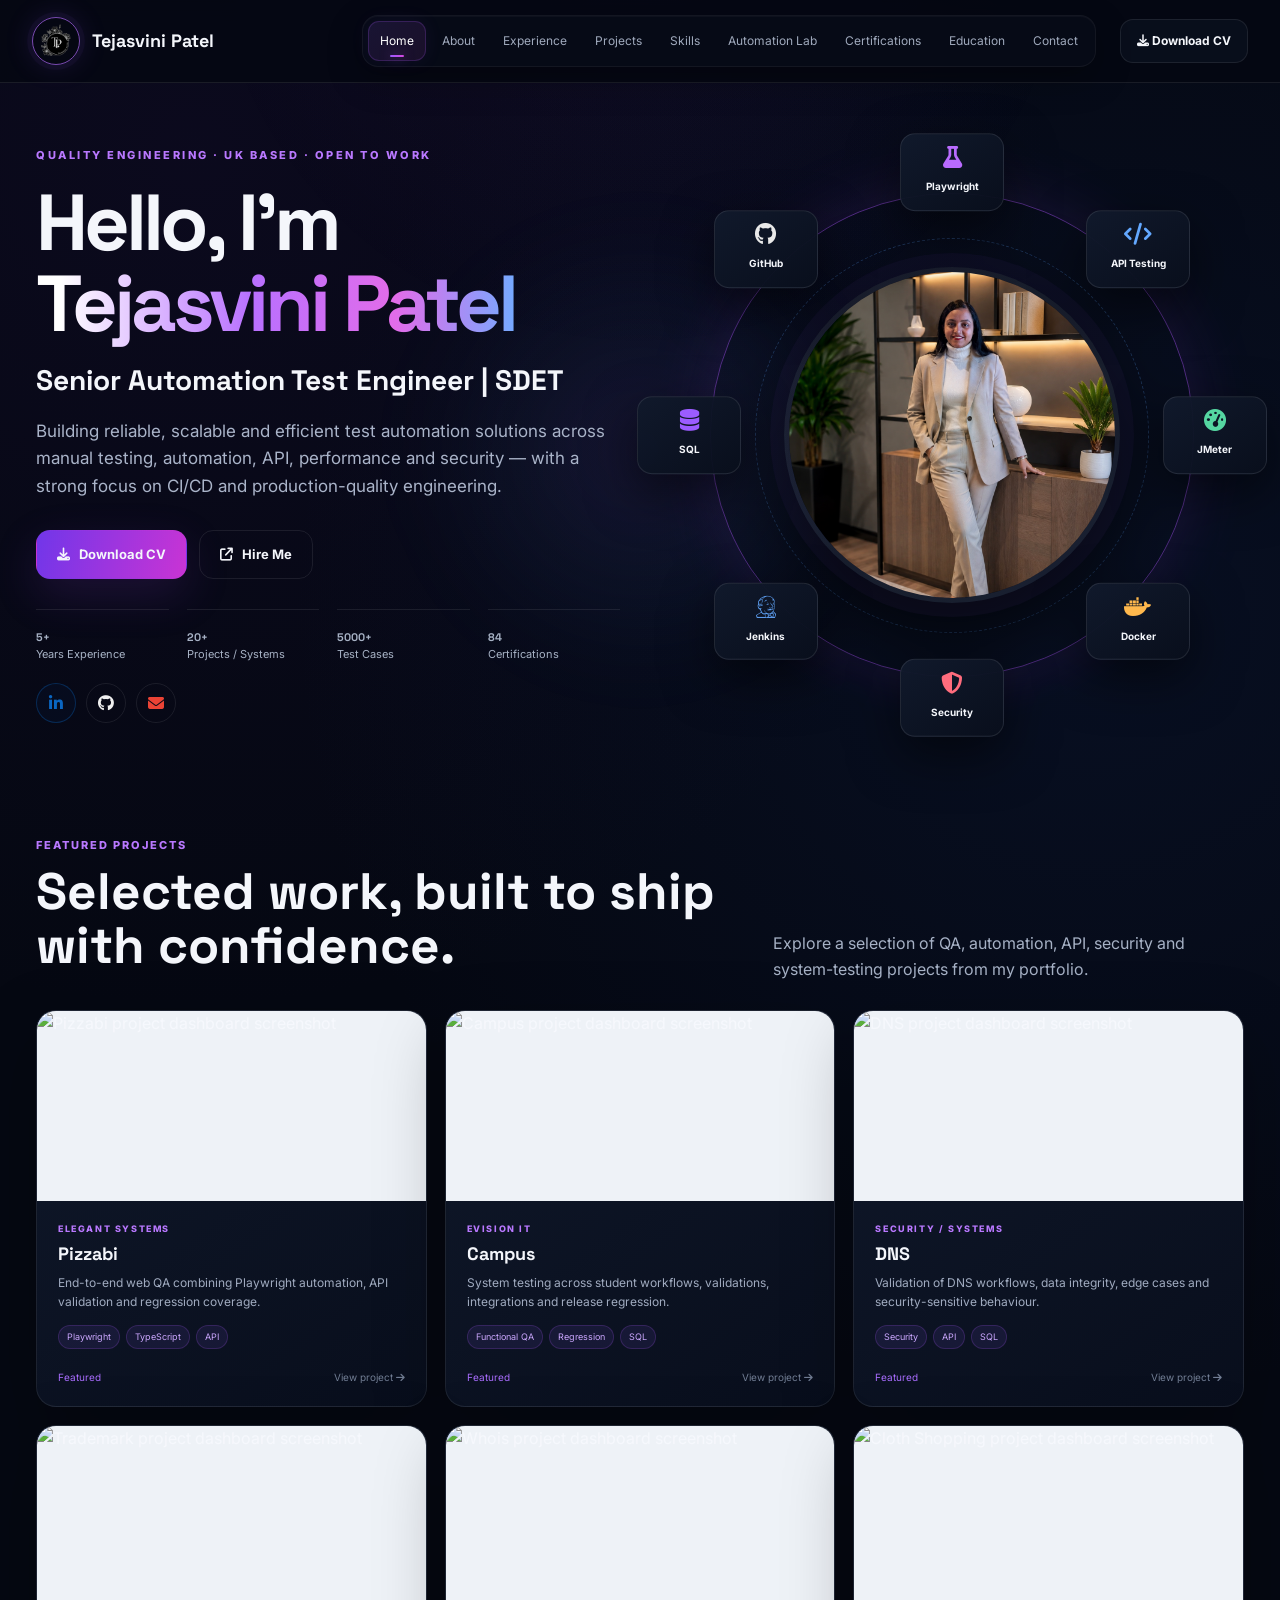
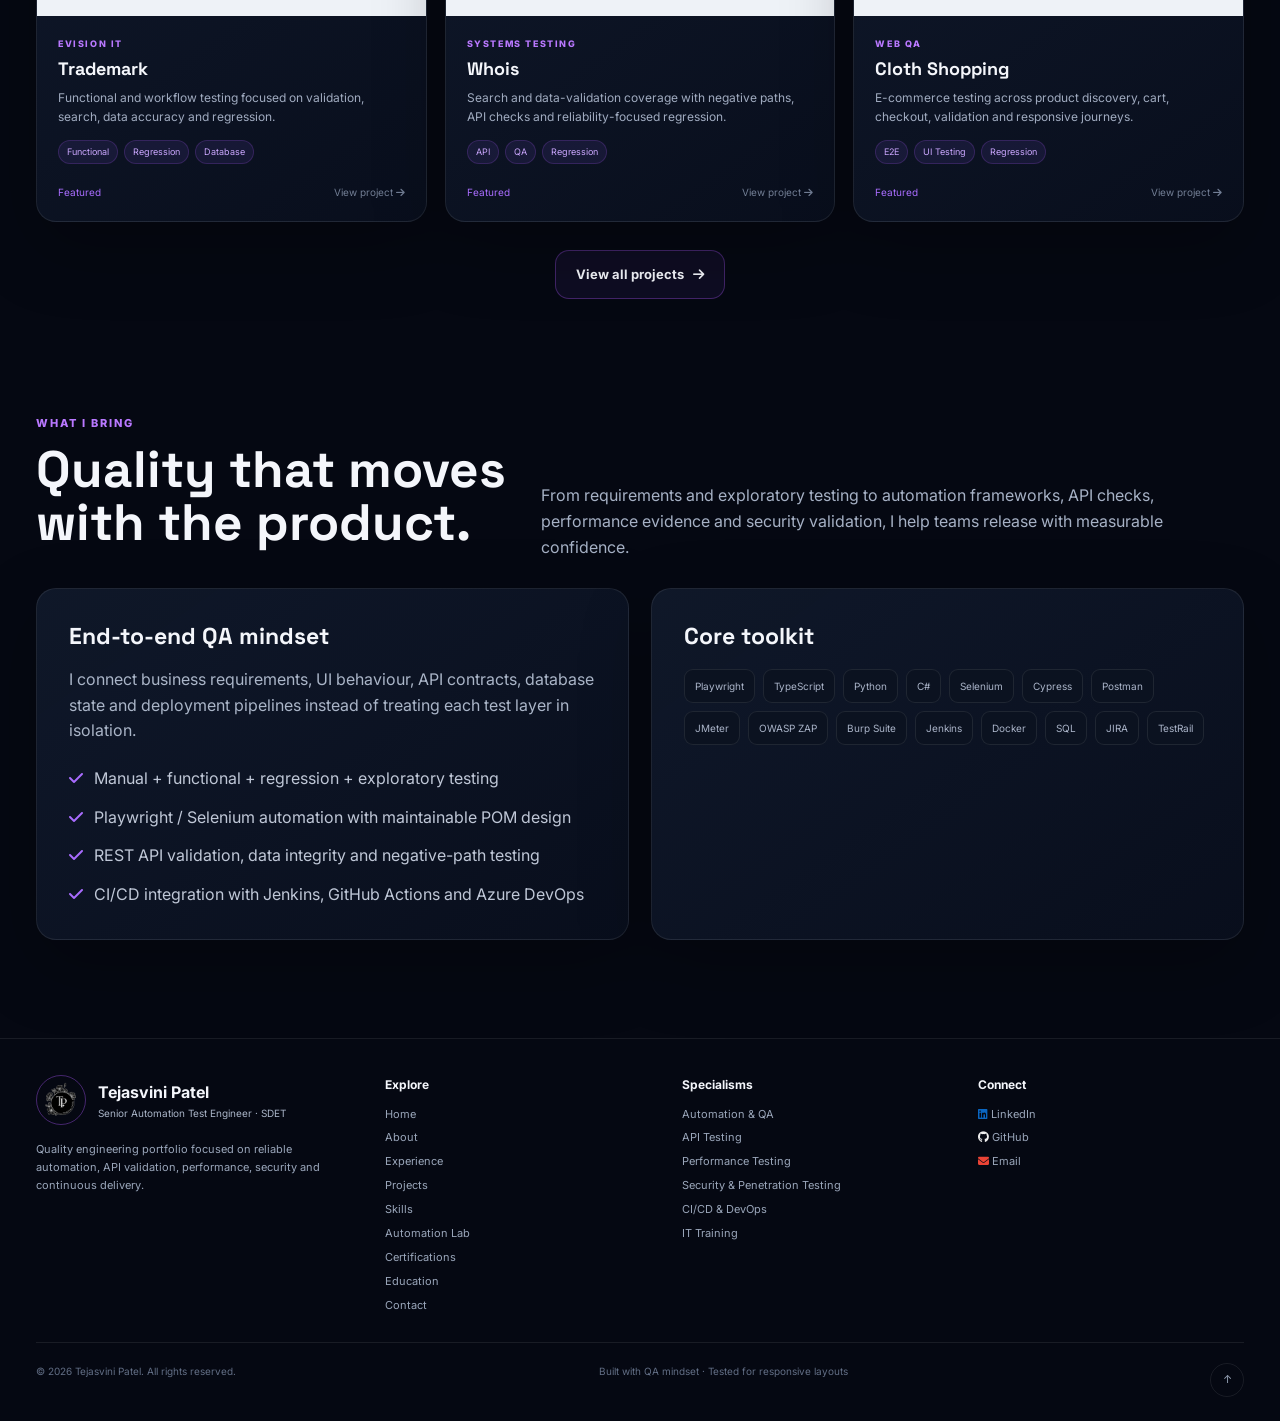
==== commit 63a47109: "Add files via upload" ====
--- a/index.html
+++ b/index.html
@@ -1,5 +1,6 @@
 <!DOCTYPE html>
-<html lang="en"><head><meta charset="utf-8"/><meta content="width=device-width,initial-scale=1" name="viewport"/><title>Tejasvini Patel | Senior Automation Test Engineer | SDET</title><meta content="Professional QA automation portfolio for Tejasvini Patel." name="description"/><meta content="index,follow" name="robots"/><link href="https://tejasvinipatel.com/" rel="canonical"/><meta content="Tejasvini Patel | Senior Automation Test Engineer | SDET" property="og:title"/><meta content="Professional QA automation portfolio for Tejasvini Patel." property="og:description"/><meta content="https://tejasvinipatel.com/profile.png" property="og:image"/><link href="favicon.png" rel="icon"/><link href="style.css" rel="stylesheet"/><link href="https://fonts.googleapis.com" rel="preconnect"/><link href="https://fonts.googleapis.com/css2?family=Inter:wght@400;500;600;700;800&amp;family=Space+Grotesk:wght@500;600;700;800&amp;display=swap" rel="stylesheet"/><link href="https://cdnjs.cloudflare.com/ajax/libs/font-awesome/6.6.0/css/all.min.css" rel="stylesheet"/></head><body id="top"><div class="page-glow"></div><div class="progress"></div><header><div class="nav"><a class="brand" href="index.html"><img alt="Tejasvini Patel logo" class="brand-logo" src="logo.png"/><span>Tejasvini Patel</span></a><nav class="nav-links"><a class="active" href="index.html">Home</a><a href="about.html">About</a><a href="experience.html">Experience</a><a href="projects.html">Projects</a><a href="skills.html">Skills</a><a href="automation-lab.html">Automation Lab</a><a href="certifications.html">Certifications</a><a href="education.html">Education</a><a href="contact.html">Contact</a></nav><a class="cv-btn" href="Tejasvini-Patel-CV.pdf" rel="noopener" target="_blank"><i class="fa-solid fa-download"></i> Download CV</a><button aria-label="Open menu" class="menu"><i class="fa-solid fa-bars"></i></button></div><div class="mobile-menu"><a href="index.html">Home</a><a href="about.html">About</a><a href="experience.html">Experience</a><a href="projects.html">Projects</a><a href="skills.html">Skills</a><a href="automation-lab.html">Automation Lab</a><a href="certifications.html">Certifications</a><a href="education.html">Education</a><a href="contact.html">Contact</a></div></header><main><div class="wrap"><section class="hero"><div class="hero-copy reveal"><div class="eyebrow">Quality Engineering · UK Based · Open to Work</div><h1>Hello, I’m <span class="gradient">Tejasvini Patel</span></h1><h2>Senior Automation Test Engineer | SDET</h2><p>Building reliable, scalable and efficient test automation solutions across manual testing, automation, API, performance and security — with a strong focus on CI/CD and production-quality engineering.</p><div class="actions"><a class="btn btn-primary" href="Tejasvini-Patel-CV.pdf" target="_blank"><i class="fa-solid fa-download"></i> Download CV</a><a class="btn" href="contact.html"><i class="fa-solid fa-arrow-up-right-from-square"></i> Hire Me</a></div><div class="stats"><div class="stat"><strong><span data-counter="5" data-suffix="+">5+</span></strong><span>Years Experience</span></div><div class="stat"><strong><span data-counter="20" data-suffix="+">20+</span></strong><span>Projects / Systems</span></div><div class="stat"><strong><span data-counter="5000" data-suffix="+">5000+</span></strong><span>Test Cases</span></div><div class="stat"><strong><span data-counter="15" data-suffix="+">15+</span></strong><span>Certifications</span></div></div><div class="socials"><a aria-label="LinkedIn" href="https://www.linkedin.com/in/tejasvini-patel-qa" target="_blank"><i class="fa-brands fa-linkedin-in"></i></a><a aria-label="GitHub" href="https://github.com/tejasvini18" target="_blank"><i class="fa-brands fa-github"></i></a><a aria-label="Email" href="mailto:tejasviniuk18@gmail.com"><i class="fa-solid fa-envelope"></i></a></div></div><div class="hero-visual reveal delay2"><div class="portrait-wrap"><div class="portrait-ring"></div><div class="orbit"><div class="tech t1"><i class="fa-solid fa-flask"></i><b>Playwright</b></div><div class="tech t2"><i class="fa-solid fa-code"></i><b>API Testing</b></div><div class="tech t3"><i class="fa-solid fa-gauge-high"></i><b>JMeter</b></div><div class="tech t4"><i class="fa-brands fa-docker"></i><b>Docker</b></div><div class="tech t5"><i class="fa-solid fa-shield-halved"></i><b>Security</b></div><div class="tech t6"><i class="fa-brands fa-jenkins"></i><b>Jenkins</b></div><div class="tech t7"><i class="fa-solid fa-database"></i><b>SQL</b></div><div class="tech t8"><i class="fa-brands fa-github"></i><b>GitHub</b></div></div><img alt="Professional portrait of Tejasvini Patel" class="portrait" src="profile.png"/></div></div></section></div>
+
+<html lang="en"><head><meta charset="utf-8"/><meta content="width=device-width,initial-scale=1" name="viewport"/><title>Tejasvini Patel | Senior Automation Test Engineer | SDET</title><meta content="Professional QA automation portfolio for Tejasvini Patel." name="description"/><meta content="index,follow" name="robots"/><link href="https://tejasvinipatel.com/" rel="canonical"/><meta content="Tejasvini Patel | Senior Automation Test Engineer | SDET" property="og:title"/><meta content="Professional QA automation portfolio for Tejasvini Patel." property="og:description"/><meta content="https://tejasvinipatel.com/profile.png" property="og:image"/><link href="favicon.png" rel="icon"/><link href="style.css" rel="stylesheet"/><link href="https://fonts.googleapis.com" rel="preconnect"/><link href="https://fonts.googleapis.com/css2?family=Inter:wght@400;500;600;700;800&amp;family=Space+Grotesk:wght@500;600;700;800&amp;display=swap" rel="stylesheet"/><link href="https://cdnjs.cloudflare.com/ajax/libs/font-awesome/6.6.0/css/all.min.css" rel="stylesheet"/></head><body id="top"><div class="page-glow"></div><div class="progress"></div><header><div class="nav"><a class="brand" href="index.html"><img alt="Tejasvini Patel logo" class="brand-logo" src="logo.png"/><span>Tejasvini Patel</span></a><nav class="nav-links"><a class="active" href="index.html">Home</a><a href="about.html">About</a><a href="experience.html">Experience</a><a href="projects.html">Projects</a><a href="skills.html">Skills</a><a href="automation-lab.html">Automation Lab</a><a href="certifications.html">Certifications</a><a href="education.html">Education</a><a href="contact.html">Contact</a></nav><a class="cv-btn" href="Tejasvini-Patel-CV.pdf" rel="noopener" target="_blank"><i class="fa-solid fa-download"></i> Download CV</a><button aria-label="Open menu" class="menu"><i class="fa-solid fa-bars"></i></button></div><div class="mobile-menu"><a href="index.html">Home</a><a href="about.html">About</a><a href="experience.html">Experience</a><a href="projects.html">Projects</a><a href="skills.html">Skills</a><a href="automation-lab.html">Automation Lab</a><a href="certifications.html">Certifications</a><a href="education.html">Education</a><a href="contact.html">Contact</a></div></header><main><div class="wrap"><section class="hero"><div class="hero-copy reveal"><div class="eyebrow">Quality Engineering · UK Based · Open to Work</div><h1>Hello, I’m <span class="gradient">Tejasvini Patel</span></h1><h2>Senior Automation Test Engineer | SDET</h2><p>Building reliable, scalable and efficient test automation solutions across manual testing, automation, API, performance and security — with a strong focus on CI/CD and production-quality engineering.</p><div class="actions"><a class="btn btn-primary" href="Tejasvini-Patel-CV.pdf" target="_blank"><i class="fa-solid fa-download"></i> Download CV</a><a class="btn" href="contact.html"><i class="fa-solid fa-arrow-up-right-from-square"></i> Hire Me</a></div><div class="stats"><div class="stat"><strong><span data-counter="5" data-suffix="+">5+</span></strong><span>Years Experience</span></div><div class="stat"><strong><span data-counter="20" data-suffix="+">20+</span></strong><span>Projects / Systems</span></div><div class="stat"><strong><span data-counter="5000" data-suffix="+">5000+</span></strong><span>Test Cases</span></div><div class="stat"><strong><span data-counter="84" data-suffix="">84</span></strong><span>Certifications</span></div></div><div class="socials"><a aria-label="LinkedIn" href="https://www.linkedin.com/in/tejasvini-patel-qa" target="_blank"><i class="fa-brands fa-linkedin-in"></i></a><a aria-label="GitHub" href="https://github.com/tejasvini18" target="_blank"><i class="fa-brands fa-github"></i></a><a aria-label="Email" href="mailto:tejasviniuk18@gmail.com"><i class="fa-solid fa-envelope"></i></a></div></div><div class="hero-visual reveal delay2"><div class="portrait-wrap"><div class="portrait-ring"></div><div class="orbit"><div class="tech t1"><i class="fa-solid fa-flask"></i><b>Playwright</b></div><div class="tech t2"><i class="fa-solid fa-code"></i><b>API Testing</b></div><div class="tech t3"><i class="fa-solid fa-gauge-high"></i><b>JMeter</b></div><div class="tech t4"><i class="fa-brands fa-docker"></i><b>Docker</b></div><div class="tech t5"><i class="fa-solid fa-shield-halved"></i><b>Security</b></div><div class="tech t6"><i class="fa-brands fa-jenkins"></i><b>Jenkins</b></div><div class="tech t7"><i class="fa-solid fa-database"></i><b>SQL</b></div><div class="tech t8"><i class="fa-brands fa-github"></i><b>GitHub</b></div></div><img alt="Professional portrait of Tejasvini Patel" class="portrait" src="profile.png"/></div></div></section></div>
 <section class="section featured-projects-section">
 <div class="wrap">
 <div class="section-head reveal">
@@ -11,31 +12,31 @@
 </div>
 <div class="projects-grid featured-projects-grid">
 <a aria-label="View Pizzabi project" class="project-card card reveal delay1" href="projects.html">
-<div class="project-thumb thumb-purple"><div class="browser"><div class="browser-top"><span class="dot"></span><span class="dot"></span><span class="dot"></span></div><div class="browser-body"><div class="side"></div><div class="dash"><div class="mini"></div><div class="mini"></div><div class="mini wide"></div><div class="mini"></div><div class="mini"></div></div></div></div></div>
+<div class="project-thumb thumb-purple"><img alt="Pizzabi project dashboard screenshot" src="assets/projects/ecommerce.svg"/></div>
 <div class="project-body"><div class="project-label">Elegant Systems</div><h3>Pizzabi</h3><p>End-to-end web QA combining Playwright automation, API validation and regression coverage.</p><div class="pill-row"><span class="pill">Playwright</span><span class="pill">TypeScript</span><span class="pill">API</span></div><div class="project-meta"><span class="category">Featured</span><span>View project <i class="fa-solid fa-arrow-right"></i></span></div></div>
 </a>
 <a aria-label="View Campus project" class="project-card card reveal delay2" href="projects.html">
-<div class="project-thumb thumb-blue"><div class="browser"><div class="browser-top"><span class="dot"></span><span class="dot"></span><span class="dot"></span></div><div class="browser-body"><div class="side"></div><div class="dash"><div class="mini wide"></div><div class="mini"></div><div class="mini"></div><div class="mini wide"></div></div></div></div></div>
+<div class="project-thumb thumb-blue"><img alt="Campus project dashboard screenshot" src="assets/projects/qa-testing.svg"/></div>
 <div class="project-body"><div class="project-label">eVision IT</div><h3>Campus</h3><p>System testing across student workflows, validations, integrations and release regression.</p><div class="pill-row"><span class="pill">Functional QA</span><span class="pill">Regression</span><span class="pill">SQL</span></div><div class="project-meta"><span class="category">Featured</span><span>View project <i class="fa-solid fa-arrow-right"></i></span></div></div>
 </a>
 <a aria-label="View DNS project" class="project-card card reveal delay3" href="projects.html">
-<div class="project-thumb thumb-green"><div class="browser"><div class="browser-top"><span class="dot"></span><span class="dot"></span><span class="dot"></span></div><div class="browser-body"><div class="side"></div><div class="dash"><div class="mini"></div><div class="mini wide"></div><div class="mini"></div><div class="mini"></div><div class="mini wide"></div></div></div></div></div>
+<div class="project-thumb thumb-green"><img alt="DNS project dashboard screenshot" src="assets/projects/api-testing.svg"/></div>
 <div class="project-body"><div class="project-label">Security / Systems</div><h3>DNS</h3><p>Validation of DNS workflows, data integrity, edge cases and security-sensitive behaviour.</p><div class="pill-row"><span class="pill">Security</span><span class="pill">API</span><span class="pill">SQL</span></div><div class="project-meta"><span class="category">Featured</span><span>View project <i class="fa-solid fa-arrow-right"></i></span></div></div>
 </a>
 <a aria-label="View Trademark project" class="project-card card reveal delay1" href="projects.html">
-<div class="project-thumb thumb-orange"><div class="browser"><div class="browser-top"><span class="dot"></span><span class="dot"></span><span class="dot"></span></div><div class="browser-body"><div class="side"></div><div class="dash"><div class="mini wide"></div><div class="mini"></div><div class="mini wide"></div><div class="mini"></div></div></div></div></div>
+<div class="project-thumb thumb-orange"><img alt="Trademark project dashboard screenshot" src="assets/projects/api-testing.svg"/></div>
 <div class="project-body"><div class="project-label">eVision IT</div><h3>Trademark</h3><p>Functional and workflow testing focused on validation, search, data accuracy and regression.</p><div class="pill-row"><span class="pill">Functional</span><span class="pill">Regression</span><span class="pill">Database</span></div><div class="project-meta"><span class="category">Featured</span><span>View project <i class="fa-solid fa-arrow-right"></i></span></div></div>
 </a>
 <a aria-label="View Whois project" class="project-card card reveal delay2" href="projects.html">
-<div class="project-thumb thumb-purple"><div class="browser"><div class="browser-top"><span class="dot"></span><span class="dot"></span><span class="dot"></span></div><div class="browser-body"><div class="side"></div><div class="dash"><div class="mini"></div><div class="mini"></div><div class="mini wide"></div><div class="mini wide"></div></div></div></div></div>
+<div class="project-thumb thumb-purple"><img alt="Whois project dashboard screenshot" src="assets/projects/qa-testing.svg"/></div>
 <div class="project-body"><div class="project-label">Systems Testing</div><h3>Whois</h3><p>Search and data-validation coverage with negative paths, API checks and reliability-focused regression.</p><div class="pill-row"><span class="pill">API</span><span class="pill">QA</span><span class="pill">Regression</span></div><div class="project-meta"><span class="category">Featured</span><span>View project <i class="fa-solid fa-arrow-right"></i></span></div></div>
 </a>
 <a aria-label="View Cloth Shopping project" class="project-card card reveal delay3" href="projects.html">
-<div class="project-thumb thumb-red"><div class="browser"><div class="browser-top"><span class="dot"></span><span class="dot"></span><span class="dot"></span></div><div class="browser-body"><div class="side"></div><div class="dash"><div class="mini"></div><div class="mini wide"></div><div class="mini"></div><div class="mini wide"></div><div class="mini"></div></div></div></div></div>
+<div class="project-thumb thumb-red"><img alt="Cloth Shopping project dashboard screenshot" src="assets/projects/ecommerce.svg"/></div>
 <div class="project-body"><div class="project-label">Web QA</div><h3>Cloth Shopping</h3><p>E-commerce testing across product discovery, cart, checkout, validation and responsive journeys.</p><div class="pill-row"><span class="pill">E2E</span><span class="pill">UI Testing</span><span class="pill">Regression</span></div><div class="project-meta"><span class="category">Featured</span><span>View project <i class="fa-solid fa-arrow-right"></i></span></div></div>
 </a>
 </div>
 <div class="featured-cta reveal"><a class="btn" href="projects.html">View all projects <i class="fa-solid fa-arrow-right"></i></a></div>
 </div>
 </section>
-<section class="section"><div class="wrap"><div class="section-head reveal"><div><div class="kicker">What I bring</div><h2>Quality that moves with the product.</h2></div><p>From requirements and exploratory testing to automation frameworks, API checks, performance evidence and security validation, I help teams release with measurable confidence.</p></div><div class="grid2"><article class="card card-pad reveal"><h3>End-to-end QA mindset</h3><p class="muted">I connect business requirements, UI behaviour, API contracts, database state and deployment pipelines instead of treating each test layer in isolation.</p><div class="checks"><div><i class="fa-solid fa-check"></i><span>Manual + functional + regression + exploratory testing</span></div><div><i class="fa-solid fa-check"></i><span>Playwright / Selenium automation with maintainable POM design</span></div><div><i class="fa-solid fa-check"></i><span>REST API validation, data integrity and negative-path testing</span></div><div><i class="fa-solid fa-check"></i><span>CI/CD integration with Jenkins, GitHub Actions and Azure DevOps</span></div></div></article><article class="card card-pad reveal delay1"><h3>Core toolkit</h3><div class="skill-list"><span class="skill-chip">Playwright</span><span class="skill-chip">TypeScript</span><span class="skill-chip">Python</span><span class="skill-chip">C#</span><span class="skill-chip">Selenium</span><span class="skill-chip">Cypress</span><span class="skill-chip">Postman</span><span class="skill-chip">JMeter</span><span class="skill-chip">OWASP ZAP</span><span class="skill-chip">Burp Suite</span><span class="skill-chip">Jenkins</span><span class="skill-chip">Docker</span><span class="skill-chip">SQL</span><span class="skill-chip">JIRA</span><span class="skill-chip">TestRail</span></div></article></div></div></section></main><footer class="footer"><div class="footer-main wrap"><div><div class="footer-brand"><img alt="Tejasvini Patel logo" class="footer-logo" src="logo.png"/><div><strong>Tejasvini Patel</strong><div class="muted" style="font-size:10px">Senior Automation Test Engineer · SDET</div></div></div><p style="margin-top:16px;max-width:360px">Quality engineering portfolio focused on reliable automation, API validation, performance, security and continuous delivery.</p></div><div><h4>Explore</h4><div class="footer-links"><a href="index.html">Home</a><a href="about.html">About</a><a href="experience.html">Experience</a><a href="projects.html">Projects</a></div></div><div><h4>Specialisms</h4><div class="footer-links"><a href="skills.html">Automation &amp; QA</a><a href="skills.html">API Testing</a><a href="skills.html">Performance</a><a href="skills.html">Security &amp; CI/CD</a></div></div><div><h4>Connect</h4><div class="footer-links"><a href="https://www.linkedin.com/in/tejasvini-patel-qa" rel="noopener" target="_blank"><i class="fa-brands fa-linkedin"></i> LinkedIn</a><a href="https://github.com/tejasvini18" rel="noopener" target="_blank"><i class="fa-brands fa-github"></i> GitHub</a><a href="mailto:tejasviniuk18@gmail.com"><i class="fa-solid fa-envelope"></i> Email</a></div></div></div><div class="footer-bottom wrap"><span>© <span data-year=""></span> Tejasvini Patel. All rights reserved.</span><span>Built with QA mindset · Tested for responsive layouts</span><a aria-label="Back to top" class="backtop" href="#top">↑</a></div></footer><script src="script.js"></script></body></html>+<section class="section"><div class="wrap"><div class="section-head reveal"><div><div class="kicker">What I bring</div><h2>Quality that moves with the product.</h2></div><p>From requirements and exploratory testing to automation frameworks, API checks, performance evidence and security validation, I help teams release with measurable confidence.</p></div><div class="grid2"><article class="card card-pad reveal"><h3>End-to-end QA mindset</h3><p class="muted">I connect business requirements, UI behaviour, API contracts, database state and deployment pipelines instead of treating each test layer in isolation.</p><div class="checks"><div><i class="fa-solid fa-check"></i><span>Manual + functional + regression + exploratory testing</span></div><div><i class="fa-solid fa-check"></i><span>Playwright / Selenium automation with maintainable POM design</span></div><div><i class="fa-solid fa-check"></i><span>REST API validation, data integrity and negative-path testing</span></div><div><i class="fa-solid fa-check"></i><span>CI/CD integration with Jenkins, GitHub Actions and Azure DevOps</span></div></div></article><article class="card card-pad reveal delay1"><h3>Core toolkit</h3><div class="skill-list"><span class="skill-chip">Playwright</span><span class="skill-chip">TypeScript</span><span class="skill-chip">Python</span><span class="skill-chip">C#</span><span class="skill-chip">Selenium</span><span class="skill-chip">Cypress</span><span class="skill-chip">Postman</span><span class="skill-chip">JMeter</span><span class="skill-chip">OWASP ZAP</span><span class="skill-chip">Burp Suite</span><span class="skill-chip">Jenkins</span><span class="skill-chip">Docker</span><span class="skill-chip">SQL</span><span class="skill-chip">JIRA</span><span class="skill-chip">TestRail</span></div></article></div></div></section></main><footer class="footer"><div class="footer-main wrap"><div><div class="footer-brand"><img alt="Tejasvini Patel logo" class="footer-logo" src="logo.png"/><div><strong>Tejasvini Patel</strong><div class="muted" style="font-size:10px">Senior Automation Test Engineer · SDET</div></div></div><p style="margin-top:16px;max-width:360px">Quality engineering portfolio focused on reliable automation, API validation, performance, security and continuous delivery.</p></div><div><h4>Explore</h4><div class="footer-links"><a href="index.html">Home</a><a href="about.html">About</a><a href="experience.html">Experience</a><a href="projects.html">Projects</a><a href="skills.html">Skills</a><a href="automation-lab.html">Automation Lab</a><a href="certifications.html">Certifications</a><a href="education.html">Education</a><a href="contact.html">Contact</a></div></div><div><h4>Specialisms</h4><div class="footer-links"><a href="skills.html">Automation &amp; QA</a><a href="skills.html">API Testing</a><a href="skills.html">Performance Testing</a><a href="skills.html">Security &amp; Penetration Testing</a><a href="skills.html">CI/CD &amp; DevOps</a><a href="skills.html">IT Training</a></div></div><div><h4>Connect</h4><div class="footer-links"><a href="https://www.linkedin.com/in/tejasvini-patel-qa" rel="noopener" target="_blank"><i class="fa-brands fa-linkedin"></i> LinkedIn</a><a href="https://github.com/tejasvini18" rel="noopener" target="_blank"><i class="fa-brands fa-github"></i> GitHub</a><a href="mailto:tejasviniuk18@gmail.com"><i class="fa-solid fa-envelope"></i> Email</a></div></div></div><div class="footer-bottom wrap"><span>© <span data-year=""></span> Tejasvini Patel. All rights reserved.</span><span>Built with QA mindset · Tested for responsive layouts</span><a aria-label="Back to top" class="backtop" href="#top">↑</a></div></footer><script src="script.js"></script></body></html>
--- a/style.css
+++ b/style.css
@@ -235,3 +235,42 @@
 a[href^="mailto:tejasviniuk18@gmail.com"]:hover{color:#ff6b6b}
 .cert-card > a{color:#0A66C2}
 .cert-card > a:hover{color:#63a8ff}
+
+
+/* ===== Final portfolio refinement ===== */
+.skill-grid.role-style-skill-grid{grid-template-columns:repeat(5,1fr);gap:12px}
+.role-style-skill-grid .skill-card{padding:18px;min-height:190px;background:linear-gradient(145deg,#101827,#0b1220)}
+.role-style-skill-grid .skill-title h3{font-size:13px}
+.role-style-skill-grid .skill-title span{font-size:10px}
+.role-style-skill-grid .skill-card p{font-size:10px;line-height:1.55;min-height:72px;color:#a6b1c5}
+.skill-icon{width:36px;height:36px;border-radius:10px;display:grid;place-items:center;margin-bottom:12px;background:#8b5cf51a;border:1px solid #a855f733;color:#c17cff}
+.role-style-skill-grid .bar{height:5px}
+.role-style-skill-grid .bar i{background:linear-gradient(90deg,#8b5cf6,#d946ef)}
+.about-deep-grid{display:grid;grid-template-columns:1fr 1fr;gap:20px}
+.about-focus-grid{display:grid;grid-template-columns:repeat(4,1fr);gap:16px}
+.about-focus-grid .card{min-height:245px}
+.clean-list{margin:14px 0 0;padding-left:18px;color:#9eabc0;font-size:12px;line-height:1.8}
+.specialism-grid{display:grid;grid-template-columns:repeat(4,1fr);gap:16px}
+.specialism-grid .role-skill-card{min-height:180px}
+.project-thumb img{width:100%;height:100%;display:block;object-fit:cover;object-position:center}
+.project-thumb img{filter:saturate(.95) contrast(1.02)}
+.featured-projects-grid .project-thumb img{height:100%;object-fit:cover}
+.certs-grid{grid-template-columns:repeat(4,1fr)}
+.cert-card{padding:14px;min-height:315px}
+.cert-card>img{width:100%;height:150px;object-fit:cover;border-radius:10px;border:1px solid #ffffff14;background:#f8fafc;margin-bottom:12px}
+.cert-card .cert-icon{width:34px;height:34px;border-radius:9px;margin-bottom:10px;font-size:14px}
+.cert-card h3{font-size:12px;line-height:1.35}
+.cert-card p{font-size:9px;line-height:1.45}
+.cert-card>a{font-size:10px;margin-top:10px}
+.education-description{font-size:13px!important;line-height:1.75!important;color:#aeb9ca!important;max-width:100%;text-align:left;overflow-wrap:anywhere}
+.availability .actions .btn{display:inline-flex;align-items:center;gap:8px}
+.footer-main{align-items:start}
+.footer-links{gap:8px}
+.footer a{line-height:1.45}
+@media(max-width:1200px){.skill-grid.role-style-skill-grid{grid-template-columns:repeat(3,1fr)}.about-focus-grid,.specialism-grid{grid-template-columns:repeat(2,1fr)}}
+@media(max-width:900px){.about-deep-grid{grid-template-columns:1fr}.skill-grid.role-style-skill-grid{grid-template-columns:repeat(2,1fr)}}
+@media(max-width:620px){.skill-grid.role-style-skill-grid,.about-focus-grid,.specialism-grid{grid-template-columns:1fr}.certs-grid{grid-template-columns:1fr}.cert-card>img{height:175px}}
+
+/* Project screenshots are real flat UI-style images, so keep them unobscured. */
+.project-thumb:after{display:none!important}
+.project-thumb{background:#eef2f7}
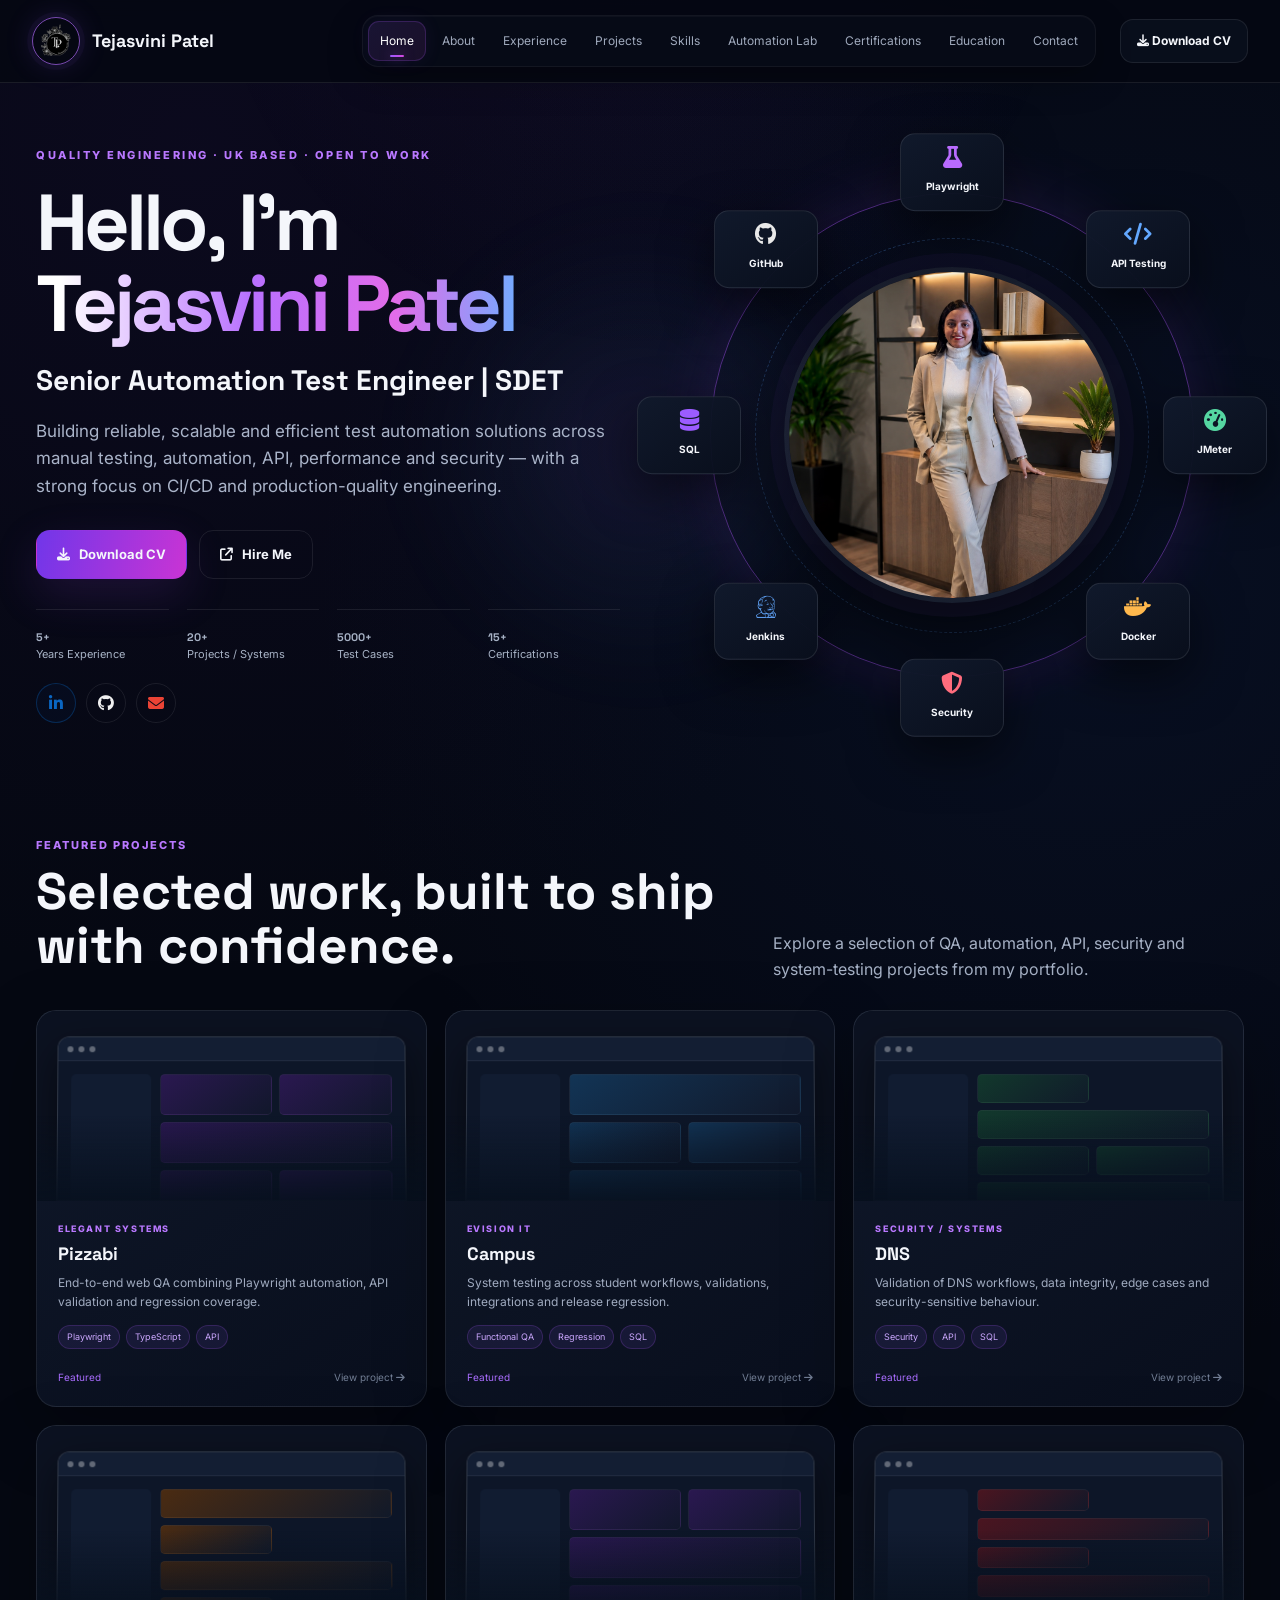
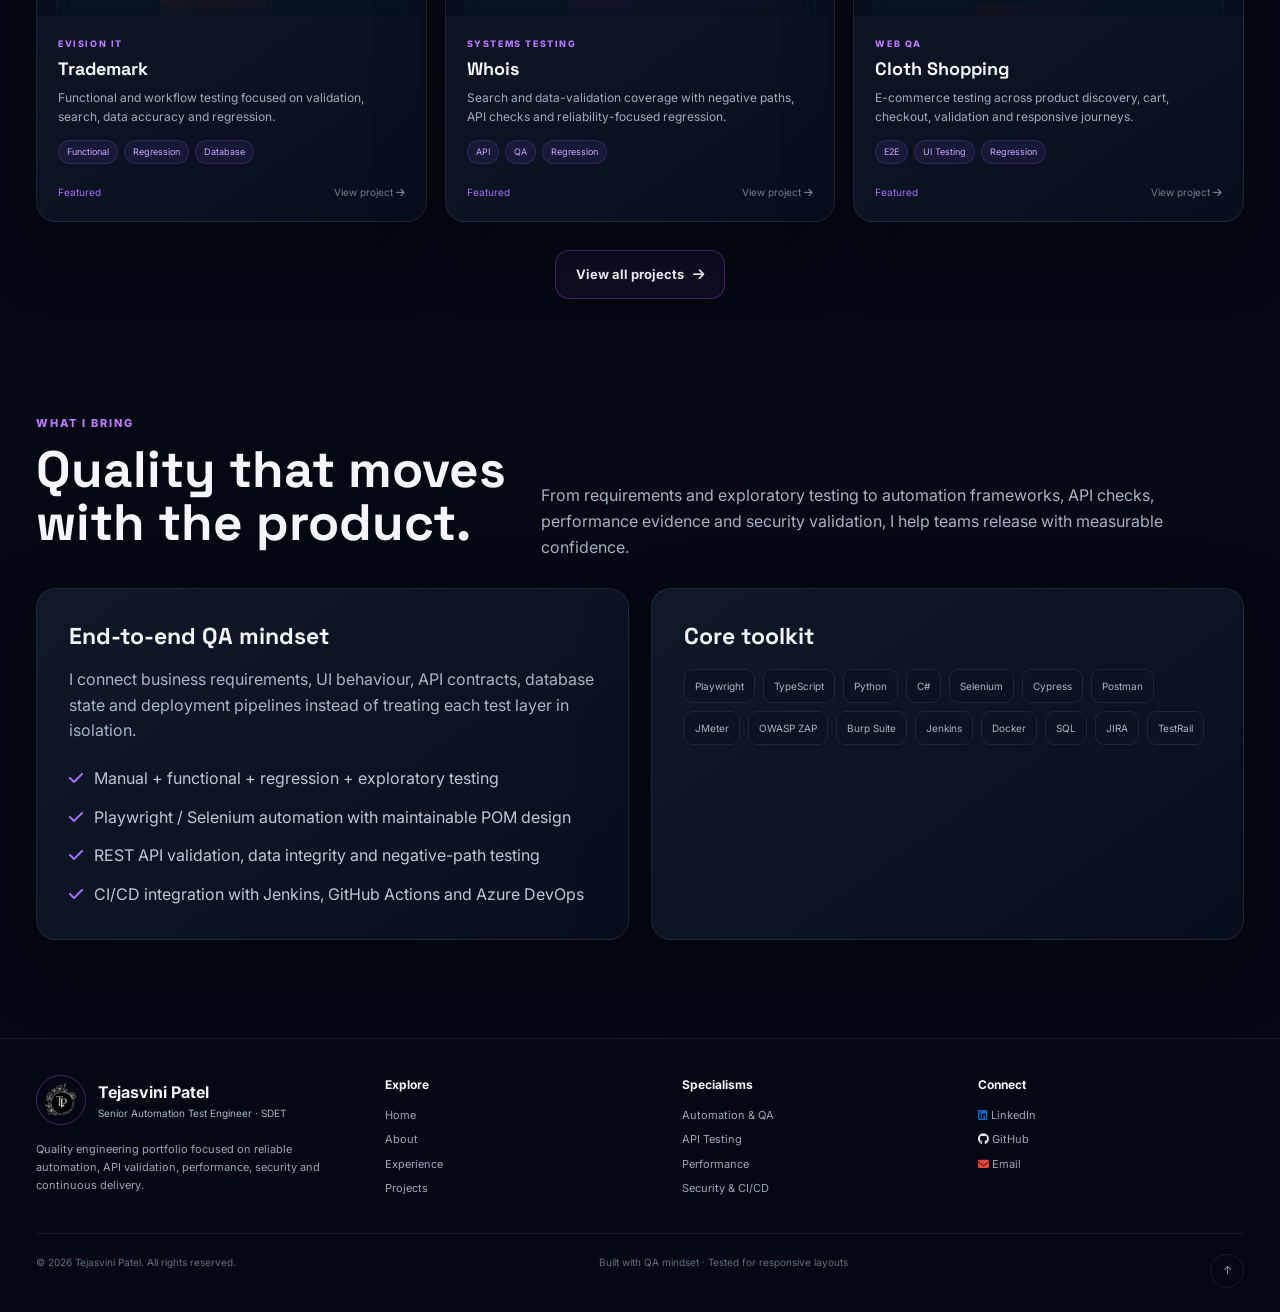
==== commit 3afb66d4: "Add files via upload" ====
--- a/index.html
+++ b/index.html
@@ -1,6 +1,5 @@
 <!DOCTYPE html>
-
-<html lang="en"><head><meta charset="utf-8"/><meta content="width=device-width,initial-scale=1" name="viewport"/><title>Tejasvini Patel | Senior Automation Test Engineer | SDET</title><meta content="Professional QA automation portfolio for Tejasvini Patel." name="description"/><meta content="index,follow" name="robots"/><link href="https://tejasvinipatel.com/" rel="canonical"/><meta content="Tejasvini Patel | Senior Automation Test Engineer | SDET" property="og:title"/><meta content="Professional QA automation portfolio for Tejasvini Patel." property="og:description"/><meta content="https://tejasvinipatel.com/profile.png" property="og:image"/><link href="favicon.png" rel="icon"/><link href="style.css" rel="stylesheet"/><link href="https://fonts.googleapis.com" rel="preconnect"/><link href="https://fonts.googleapis.com/css2?family=Inter:wght@400;500;600;700;800&amp;family=Space+Grotesk:wght@500;600;700;800&amp;display=swap" rel="stylesheet"/><link href="https://cdnjs.cloudflare.com/ajax/libs/font-awesome/6.6.0/css/all.min.css" rel="stylesheet"/></head><body id="top"><div class="page-glow"></div><div class="progress"></div><header><div class="nav"><a class="brand" href="index.html"><img alt="Tejasvini Patel logo" class="brand-logo" src="logo.png"/><span>Tejasvini Patel</span></a><nav class="nav-links"><a class="active" href="index.html">Home</a><a href="about.html">About</a><a href="experience.html">Experience</a><a href="projects.html">Projects</a><a href="skills.html">Skills</a><a href="automation-lab.html">Automation Lab</a><a href="certifications.html">Certifications</a><a href="education.html">Education</a><a href="contact.html">Contact</a></nav><a class="cv-btn" href="Tejasvini-Patel-CV.pdf" rel="noopener" target="_blank"><i class="fa-solid fa-download"></i> Download CV</a><button aria-label="Open menu" class="menu"><i class="fa-solid fa-bars"></i></button></div><div class="mobile-menu"><a href="index.html">Home</a><a href="about.html">About</a><a href="experience.html">Experience</a><a href="projects.html">Projects</a><a href="skills.html">Skills</a><a href="automation-lab.html">Automation Lab</a><a href="certifications.html">Certifications</a><a href="education.html">Education</a><a href="contact.html">Contact</a></div></header><main><div class="wrap"><section class="hero"><div class="hero-copy reveal"><div class="eyebrow">Quality Engineering · UK Based · Open to Work</div><h1>Hello, I’m <span class="gradient">Tejasvini Patel</span></h1><h2>Senior Automation Test Engineer | SDET</h2><p>Building reliable, scalable and efficient test automation solutions across manual testing, automation, API, performance and security — with a strong focus on CI/CD and production-quality engineering.</p><div class="actions"><a class="btn btn-primary" href="Tejasvini-Patel-CV.pdf" target="_blank"><i class="fa-solid fa-download"></i> Download CV</a><a class="btn" href="contact.html"><i class="fa-solid fa-arrow-up-right-from-square"></i> Hire Me</a></div><div class="stats"><div class="stat"><strong><span data-counter="5" data-suffix="+">5+</span></strong><span>Years Experience</span></div><div class="stat"><strong><span data-counter="20" data-suffix="+">20+</span></strong><span>Projects / Systems</span></div><div class="stat"><strong><span data-counter="5000" data-suffix="+">5000+</span></strong><span>Test Cases</span></div><div class="stat"><strong><span data-counter="84" data-suffix="">84</span></strong><span>Certifications</span></div></div><div class="socials"><a aria-label="LinkedIn" href="https://www.linkedin.com/in/tejasvini-patel-qa" target="_blank"><i class="fa-brands fa-linkedin-in"></i></a><a aria-label="GitHub" href="https://github.com/tejasvini18" target="_blank"><i class="fa-brands fa-github"></i></a><a aria-label="Email" href="mailto:tejasviniuk18@gmail.com"><i class="fa-solid fa-envelope"></i></a></div></div><div class="hero-visual reveal delay2"><div class="portrait-wrap"><div class="portrait-ring"></div><div class="orbit"><div class="tech t1"><i class="fa-solid fa-flask"></i><b>Playwright</b></div><div class="tech t2"><i class="fa-solid fa-code"></i><b>API Testing</b></div><div class="tech t3"><i class="fa-solid fa-gauge-high"></i><b>JMeter</b></div><div class="tech t4"><i class="fa-brands fa-docker"></i><b>Docker</b></div><div class="tech t5"><i class="fa-solid fa-shield-halved"></i><b>Security</b></div><div class="tech t6"><i class="fa-brands fa-jenkins"></i><b>Jenkins</b></div><div class="tech t7"><i class="fa-solid fa-database"></i><b>SQL</b></div><div class="tech t8"><i class="fa-brands fa-github"></i><b>GitHub</b></div></div><img alt="Professional portrait of Tejasvini Patel" class="portrait" src="profile.png"/></div></div></section></div>
+<html lang="en"><head><meta charset="utf-8"/><meta content="width=device-width,initial-scale=1" name="viewport"/><title>Tejasvini Patel | Senior Automation Test Engineer | SDET</title><meta content="Professional QA automation portfolio for Tejasvini Patel." name="description"/><meta content="index,follow" name="robots"/><link href="https://tejasvinipatel.com/" rel="canonical"/><meta content="Tejasvini Patel | Senior Automation Test Engineer | SDET" property="og:title"/><meta content="Professional QA automation portfolio for Tejasvini Patel." property="og:description"/><meta content="https://tejasvinipatel.com/profile.png" property="og:image"/><link href="favicon.png" rel="icon"/><link href="style.css" rel="stylesheet"/><link href="https://fonts.googleapis.com" rel="preconnect"/><link href="https://fonts.googleapis.com/css2?family=Inter:wght@400;500;600;700;800&amp;family=Space+Grotesk:wght@500;600;700;800&amp;display=swap" rel="stylesheet"/><link href="https://cdnjs.cloudflare.com/ajax/libs/font-awesome/6.6.0/css/all.min.css" rel="stylesheet"/></head><body id="top"><div class="page-glow"></div><div class="progress"></div><header><div class="nav"><a class="brand" href="index.html"><img alt="Tejasvini Patel logo" class="brand-logo" src="logo.png"/><span>Tejasvini Patel</span></a><nav class="nav-links"><a class="active" href="index.html">Home</a><a href="about.html">About</a><a href="experience.html">Experience</a><a href="projects.html">Projects</a><a href="skills.html">Skills</a><a href="automation-lab.html">Automation Lab</a><a href="certifications.html">Certifications</a><a href="education.html">Education</a><a href="contact.html">Contact</a></nav><a class="cv-btn" href="Tejasvini-Patel-CV.pdf" rel="noopener" target="_blank"><i class="fa-solid fa-download"></i> Download CV</a><button aria-label="Open menu" class="menu"><i class="fa-solid fa-bars"></i></button></div><div class="mobile-menu"><a href="index.html">Home</a><a href="about.html">About</a><a href="experience.html">Experience</a><a href="projects.html">Projects</a><a href="skills.html">Skills</a><a href="automation-lab.html">Automation Lab</a><a href="certifications.html">Certifications</a><a href="education.html">Education</a><a href="contact.html">Contact</a></div></header><main><div class="wrap"><section class="hero"><div class="hero-copy reveal"><div class="eyebrow">Quality Engineering · UK Based · Open to Work</div><h1>Hello, I’m <span class="gradient">Tejasvini Patel</span></h1><h2>Senior Automation Test Engineer | SDET</h2><p>Building reliable, scalable and efficient test automation solutions across manual testing, automation, API, performance and security — with a strong focus on CI/CD and production-quality engineering.</p><div class="actions"><a class="btn btn-primary" href="Tejasvini-Patel-CV.pdf" target="_blank"><i class="fa-solid fa-download"></i> Download CV</a><a class="btn" href="contact.html"><i class="fa-solid fa-arrow-up-right-from-square"></i> Hire Me</a></div><div class="stats"><div class="stat"><strong><span data-counter="5" data-suffix="+">5+</span></strong><span>Years Experience</span></div><div class="stat"><strong><span data-counter="20" data-suffix="+">20+</span></strong><span>Projects / Systems</span></div><div class="stat"><strong><span data-counter="5000" data-suffix="+">5000+</span></strong><span>Test Cases</span></div><div class="stat"><strong><span data-counter="15" data-suffix="+">15+</span></strong><span>Certifications</span></div></div><div class="socials"><a aria-label="LinkedIn" href="https://www.linkedin.com/in/tejasvini-patel-qa" target="_blank"><i class="fa-brands fa-linkedin-in"></i></a><a aria-label="GitHub" href="https://github.com/tejasvini18" target="_blank"><i class="fa-brands fa-github"></i></a><a aria-label="Email" href="mailto:tejasviniuk18@gmail.com"><i class="fa-solid fa-envelope"></i></a></div></div><div class="hero-visual reveal delay2"><div class="portrait-wrap"><div class="portrait-ring"></div><div class="orbit"><div class="tech t1"><i class="fa-solid fa-flask"></i><b>Playwright</b></div><div class="tech t2"><i class="fa-solid fa-code"></i><b>API Testing</b></div><div class="tech t3"><i class="fa-solid fa-gauge-high"></i><b>JMeter</b></div><div class="tech t4"><i class="fa-brands fa-docker"></i><b>Docker</b></div><div class="tech t5"><i class="fa-solid fa-shield-halved"></i><b>Security</b></div><div class="tech t6"><i class="fa-brands fa-jenkins"></i><b>Jenkins</b></div><div class="tech t7"><i class="fa-solid fa-database"></i><b>SQL</b></div><div class="tech t8"><i class="fa-brands fa-github"></i><b>GitHub</b></div></div><img alt="Professional portrait of Tejasvini Patel" class="portrait" src="profile.png"/></div></div></section></div>
 <section class="section featured-projects-section">
 <div class="wrap">
 <div class="section-head reveal">
@@ -12,31 +11,31 @@
 </div>
 <div class="projects-grid featured-projects-grid">
 <a aria-label="View Pizzabi project" class="project-card card reveal delay1" href="projects.html">
-<div class="project-thumb thumb-purple"><img alt="Pizzabi project dashboard screenshot" src="assets/projects/ecommerce.svg"/></div>
+<div class="project-thumb thumb-purple"><div class="browser"><div class="browser-top"><span class="dot"></span><span class="dot"></span><span class="dot"></span></div><div class="browser-body"><div class="side"></div><div class="dash"><div class="mini"></div><div class="mini"></div><div class="mini wide"></div><div class="mini"></div><div class="mini"></div></div></div></div></div>
 <div class="project-body"><div class="project-label">Elegant Systems</div><h3>Pizzabi</h3><p>End-to-end web QA combining Playwright automation, API validation and regression coverage.</p><div class="pill-row"><span class="pill">Playwright</span><span class="pill">TypeScript</span><span class="pill">API</span></div><div class="project-meta"><span class="category">Featured</span><span>View project <i class="fa-solid fa-arrow-right"></i></span></div></div>
 </a>
 <a aria-label="View Campus project" class="project-card card reveal delay2" href="projects.html">
-<div class="project-thumb thumb-blue"><img alt="Campus project dashboard screenshot" src="assets/projects/qa-testing.svg"/></div>
+<div class="project-thumb thumb-blue"><div class="browser"><div class="browser-top"><span class="dot"></span><span class="dot"></span><span class="dot"></span></div><div class="browser-body"><div class="side"></div><div class="dash"><div class="mini wide"></div><div class="mini"></div><div class="mini"></div><div class="mini wide"></div></div></div></div></div>
 <div class="project-body"><div class="project-label">eVision IT</div><h3>Campus</h3><p>System testing across student workflows, validations, integrations and release regression.</p><div class="pill-row"><span class="pill">Functional QA</span><span class="pill">Regression</span><span class="pill">SQL</span></div><div class="project-meta"><span class="category">Featured</span><span>View project <i class="fa-solid fa-arrow-right"></i></span></div></div>
 </a>
 <a aria-label="View DNS project" class="project-card card reveal delay3" href="projects.html">
-<div class="project-thumb thumb-green"><img alt="DNS project dashboard screenshot" src="assets/projects/api-testing.svg"/></div>
+<div class="project-thumb thumb-green"><div class="browser"><div class="browser-top"><span class="dot"></span><span class="dot"></span><span class="dot"></span></div><div class="browser-body"><div class="side"></div><div class="dash"><div class="mini"></div><div class="mini wide"></div><div class="mini"></div><div class="mini"></div><div class="mini wide"></div></div></div></div></div>
 <div class="project-body"><div class="project-label">Security / Systems</div><h3>DNS</h3><p>Validation of DNS workflows, data integrity, edge cases and security-sensitive behaviour.</p><div class="pill-row"><span class="pill">Security</span><span class="pill">API</span><span class="pill">SQL</span></div><div class="project-meta"><span class="category">Featured</span><span>View project <i class="fa-solid fa-arrow-right"></i></span></div></div>
 </a>
 <a aria-label="View Trademark project" class="project-card card reveal delay1" href="projects.html">
-<div class="project-thumb thumb-orange"><img alt="Trademark project dashboard screenshot" src="assets/projects/api-testing.svg"/></div>
+<div class="project-thumb thumb-orange"><div class="browser"><div class="browser-top"><span class="dot"></span><span class="dot"></span><span class="dot"></span></div><div class="browser-body"><div class="side"></div><div class="dash"><div class="mini wide"></div><div class="mini"></div><div class="mini wide"></div><div class="mini"></div></div></div></div></div>
 <div class="project-body"><div class="project-label">eVision IT</div><h3>Trademark</h3><p>Functional and workflow testing focused on validation, search, data accuracy and regression.</p><div class="pill-row"><span class="pill">Functional</span><span class="pill">Regression</span><span class="pill">Database</span></div><div class="project-meta"><span class="category">Featured</span><span>View project <i class="fa-solid fa-arrow-right"></i></span></div></div>
 </a>
 <a aria-label="View Whois project" class="project-card card reveal delay2" href="projects.html">
-<div class="project-thumb thumb-purple"><img alt="Whois project dashboard screenshot" src="assets/projects/qa-testing.svg"/></div>
+<div class="project-thumb thumb-purple"><div class="browser"><div class="browser-top"><span class="dot"></span><span class="dot"></span><span class="dot"></span></div><div class="browser-body"><div class="side"></div><div class="dash"><div class="mini"></div><div class="mini"></div><div class="mini wide"></div><div class="mini wide"></div></div></div></div></div>
 <div class="project-body"><div class="project-label">Systems Testing</div><h3>Whois</h3><p>Search and data-validation coverage with negative paths, API checks and reliability-focused regression.</p><div class="pill-row"><span class="pill">API</span><span class="pill">QA</span><span class="pill">Regression</span></div><div class="project-meta"><span class="category">Featured</span><span>View project <i class="fa-solid fa-arrow-right"></i></span></div></div>
 </a>
 <a aria-label="View Cloth Shopping project" class="project-card card reveal delay3" href="projects.html">
-<div class="project-thumb thumb-red"><img alt="Cloth Shopping project dashboard screenshot" src="assets/projects/ecommerce.svg"/></div>
+<div class="project-thumb thumb-red"><div class="browser"><div class="browser-top"><span class="dot"></span><span class="dot"></span><span class="dot"></span></div><div class="browser-body"><div class="side"></div><div class="dash"><div class="mini"></div><div class="mini wide"></div><div class="mini"></div><div class="mini wide"></div><div class="mini"></div></div></div></div></div>
 <div class="project-body"><div class="project-label">Web QA</div><h3>Cloth Shopping</h3><p>E-commerce testing across product discovery, cart, checkout, validation and responsive journeys.</p><div class="pill-row"><span class="pill">E2E</span><span class="pill">UI Testing</span><span class="pill">Regression</span></div><div class="project-meta"><span class="category">Featured</span><span>View project <i class="fa-solid fa-arrow-right"></i></span></div></div>
 </a>
 </div>
 <div class="featured-cta reveal"><a class="btn" href="projects.html">View all projects <i class="fa-solid fa-arrow-right"></i></a></div>
 </div>
 </section>
-<section class="section"><div class="wrap"><div class="section-head reveal"><div><div class="kicker">What I bring</div><h2>Quality that moves with the product.</h2></div><p>From requirements and exploratory testing to automation frameworks, API checks, performance evidence and security validation, I help teams release with measurable confidence.</p></div><div class="grid2"><article class="card card-pad reveal"><h3>End-to-end QA mindset</h3><p class="muted">I connect business requirements, UI behaviour, API contracts, database state and deployment pipelines instead of treating each test layer in isolation.</p><div class="checks"><div><i class="fa-solid fa-check"></i><span>Manual + functional + regression + exploratory testing</span></div><div><i class="fa-solid fa-check"></i><span>Playwright / Selenium automation with maintainable POM design</span></div><div><i class="fa-solid fa-check"></i><span>REST API validation, data integrity and negative-path testing</span></div><div><i class="fa-solid fa-check"></i><span>CI/CD integration with Jenkins, GitHub Actions and Azure DevOps</span></div></div></article><article class="card card-pad reveal delay1"><h3>Core toolkit</h3><div class="skill-list"><span class="skill-chip">Playwright</span><span class="skill-chip">TypeScript</span><span class="skill-chip">Python</span><span class="skill-chip">C#</span><span class="skill-chip">Selenium</span><span class="skill-chip">Cypress</span><span class="skill-chip">Postman</span><span class="skill-chip">JMeter</span><span class="skill-chip">OWASP ZAP</span><span class="skill-chip">Burp Suite</span><span class="skill-chip">Jenkins</span><span class="skill-chip">Docker</span><span class="skill-chip">SQL</span><span class="skill-chip">JIRA</span><span class="skill-chip">TestRail</span></div></article></div></div></section></main><footer class="footer"><div class="footer-main wrap"><div><div class="footer-brand"><img alt="Tejasvini Patel logo" class="footer-logo" src="logo.png"/><div><strong>Tejasvini Patel</strong><div class="muted" style="font-size:10px">Senior Automation Test Engineer · SDET</div></div></div><p style="margin-top:16px;max-width:360px">Quality engineering portfolio focused on reliable automation, API validation, performance, security and continuous delivery.</p></div><div><h4>Explore</h4><div class="footer-links"><a href="index.html">Home</a><a href="about.html">About</a><a href="experience.html">Experience</a><a href="projects.html">Projects</a><a href="skills.html">Skills</a><a href="automation-lab.html">Automation Lab</a><a href="certifications.html">Certifications</a><a href="education.html">Education</a><a href="contact.html">Contact</a></div></div><div><h4>Specialisms</h4><div class="footer-links"><a href="skills.html">Automation &amp; QA</a><a href="skills.html">API Testing</a><a href="skills.html">Performance Testing</a><a href="skills.html">Security &amp; Penetration Testing</a><a href="skills.html">CI/CD &amp; DevOps</a><a href="skills.html">IT Training</a></div></div><div><h4>Connect</h4><div class="footer-links"><a href="https://www.linkedin.com/in/tejasvini-patel-qa" rel="noopener" target="_blank"><i class="fa-brands fa-linkedin"></i> LinkedIn</a><a href="https://github.com/tejasvini18" rel="noopener" target="_blank"><i class="fa-brands fa-github"></i> GitHub</a><a href="mailto:tejasviniuk18@gmail.com"><i class="fa-solid fa-envelope"></i> Email</a></div></div></div><div class="footer-bottom wrap"><span>© <span data-year=""></span> Tejasvini Patel. All rights reserved.</span><span>Built with QA mindset · Tested for responsive layouts</span><a aria-label="Back to top" class="backtop" href="#top">↑</a></div></footer><script src="script.js"></script></body></html>+<section class="section"><div class="wrap"><div class="section-head reveal"><div><div class="kicker">What I bring</div><h2>Quality that moves with the product.</h2></div><p>From requirements and exploratory testing to automation frameworks, API checks, performance evidence and security validation, I help teams release with measurable confidence.</p></div><div class="grid2"><article class="card card-pad reveal"><h3>End-to-end QA mindset</h3><p class="muted">I connect business requirements, UI behaviour, API contracts, database state and deployment pipelines instead of treating each test layer in isolation.</p><div class="checks"><div><i class="fa-solid fa-check"></i><span>Manual + functional + regression + exploratory testing</span></div><div><i class="fa-solid fa-check"></i><span>Playwright / Selenium automation with maintainable POM design</span></div><div><i class="fa-solid fa-check"></i><span>REST API validation, data integrity and negative-path testing</span></div><div><i class="fa-solid fa-check"></i><span>CI/CD integration with Jenkins, GitHub Actions and Azure DevOps</span></div></div></article><article class="card card-pad reveal delay1"><h3>Core toolkit</h3><div class="skill-list"><span class="skill-chip">Playwright</span><span class="skill-chip">TypeScript</span><span class="skill-chip">Python</span><span class="skill-chip">C#</span><span class="skill-chip">Selenium</span><span class="skill-chip">Cypress</span><span class="skill-chip">Postman</span><span class="skill-chip">JMeter</span><span class="skill-chip">OWASP ZAP</span><span class="skill-chip">Burp Suite</span><span class="skill-chip">Jenkins</span><span class="skill-chip">Docker</span><span class="skill-chip">SQL</span><span class="skill-chip">JIRA</span><span class="skill-chip">TestRail</span></div></article></div></div></section></main><footer class="footer"><div class="footer-main wrap"><div><div class="footer-brand"><img alt="Tejasvini Patel logo" class="footer-logo" src="logo.png"/><div><strong>Tejasvini Patel</strong><div class="muted" style="font-size:10px">Senior Automation Test Engineer · SDET</div></div></div><p style="margin-top:16px;max-width:360px">Quality engineering portfolio focused on reliable automation, API validation, performance, security and continuous delivery.</p></div><div><h4>Explore</h4><div class="footer-links"><a href="index.html">Home</a><a href="about.html">About</a><a href="experience.html">Experience</a><a href="projects.html">Projects</a></div></div><div><h4>Specialisms</h4><div class="footer-links"><a href="skills.html">Automation &amp; QA</a><a href="skills.html">API Testing</a><a href="skills.html">Performance</a><a href="skills.html">Security &amp; CI/CD</a></div></div><div><h4>Connect</h4><div class="footer-links"><a href="https://www.linkedin.com/in/tejasvini-patel-qa" rel="noopener" target="_blank"><i class="fa-brands fa-linkedin"></i> LinkedIn</a><a href="https://github.com/tejasvini18" rel="noopener" target="_blank"><i class="fa-brands fa-github"></i> GitHub</a><a href="mailto:tejasviniuk18@gmail.com"><i class="fa-solid fa-envelope"></i> Email</a></div></div></div><div class="footer-bottom wrap"><span>© <span data-year=""></span> Tejasvini Patel. All rights reserved.</span><span>Built with QA mindset · Tested for responsive layouts</span><a aria-label="Back to top" class="backtop" href="#top">↑</a></div></footer><script src="script.js"></script></body></html>
--- a/style.css
+++ b/style.css
@@ -235,42 +235,3 @@
 a[href^="mailto:tejasviniuk18@gmail.com"]:hover{color:#ff6b6b}
 .cert-card > a{color:#0A66C2}
 .cert-card > a:hover{color:#63a8ff}
-
-
-/* ===== Final portfolio refinement ===== */
-.skill-grid.role-style-skill-grid{grid-template-columns:repeat(5,1fr);gap:12px}
-.role-style-skill-grid .skill-card{padding:18px;min-height:190px;background:linear-gradient(145deg,#101827,#0b1220)}
-.role-style-skill-grid .skill-title h3{font-size:13px}
-.role-style-skill-grid .skill-title span{font-size:10px}
-.role-style-skill-grid .skill-card p{font-size:10px;line-height:1.55;min-height:72px;color:#a6b1c5}
-.skill-icon{width:36px;height:36px;border-radius:10px;display:grid;place-items:center;margin-bottom:12px;background:#8b5cf51a;border:1px solid #a855f733;color:#c17cff}
-.role-style-skill-grid .bar{height:5px}
-.role-style-skill-grid .bar i{background:linear-gradient(90deg,#8b5cf6,#d946ef)}
-.about-deep-grid{display:grid;grid-template-columns:1fr 1fr;gap:20px}
-.about-focus-grid{display:grid;grid-template-columns:repeat(4,1fr);gap:16px}
-.about-focus-grid .card{min-height:245px}
-.clean-list{margin:14px 0 0;padding-left:18px;color:#9eabc0;font-size:12px;line-height:1.8}
-.specialism-grid{display:grid;grid-template-columns:repeat(4,1fr);gap:16px}
-.specialism-grid .role-skill-card{min-height:180px}
-.project-thumb img{width:100%;height:100%;display:block;object-fit:cover;object-position:center}
-.project-thumb img{filter:saturate(.95) contrast(1.02)}
-.featured-projects-grid .project-thumb img{height:100%;object-fit:cover}
-.certs-grid{grid-template-columns:repeat(4,1fr)}
-.cert-card{padding:14px;min-height:315px}
-.cert-card>img{width:100%;height:150px;object-fit:cover;border-radius:10px;border:1px solid #ffffff14;background:#f8fafc;margin-bottom:12px}
-.cert-card .cert-icon{width:34px;height:34px;border-radius:9px;margin-bottom:10px;font-size:14px}
-.cert-card h3{font-size:12px;line-height:1.35}
-.cert-card p{font-size:9px;line-height:1.45}
-.cert-card>a{font-size:10px;margin-top:10px}
-.education-description{font-size:13px!important;line-height:1.75!important;color:#aeb9ca!important;max-width:100%;text-align:left;overflow-wrap:anywhere}
-.availability .actions .btn{display:inline-flex;align-items:center;gap:8px}
-.footer-main{align-items:start}
-.footer-links{gap:8px}
-.footer a{line-height:1.45}
-@media(max-width:1200px){.skill-grid.role-style-skill-grid{grid-template-columns:repeat(3,1fr)}.about-focus-grid,.specialism-grid{grid-template-columns:repeat(2,1fr)}}
-@media(max-width:900px){.about-deep-grid{grid-template-columns:1fr}.skill-grid.role-style-skill-grid{grid-template-columns:repeat(2,1fr)}}
-@media(max-width:620px){.skill-grid.role-style-skill-grid,.about-focus-grid,.specialism-grid{grid-template-columns:1fr}.certs-grid{grid-template-columns:1fr}.cert-card>img{height:175px}}
-
-/* Project screenshots are real flat UI-style images, so keep them unobscured. */
-.project-thumb:after{display:none!important}
-.project-thumb{background:#eef2f7}
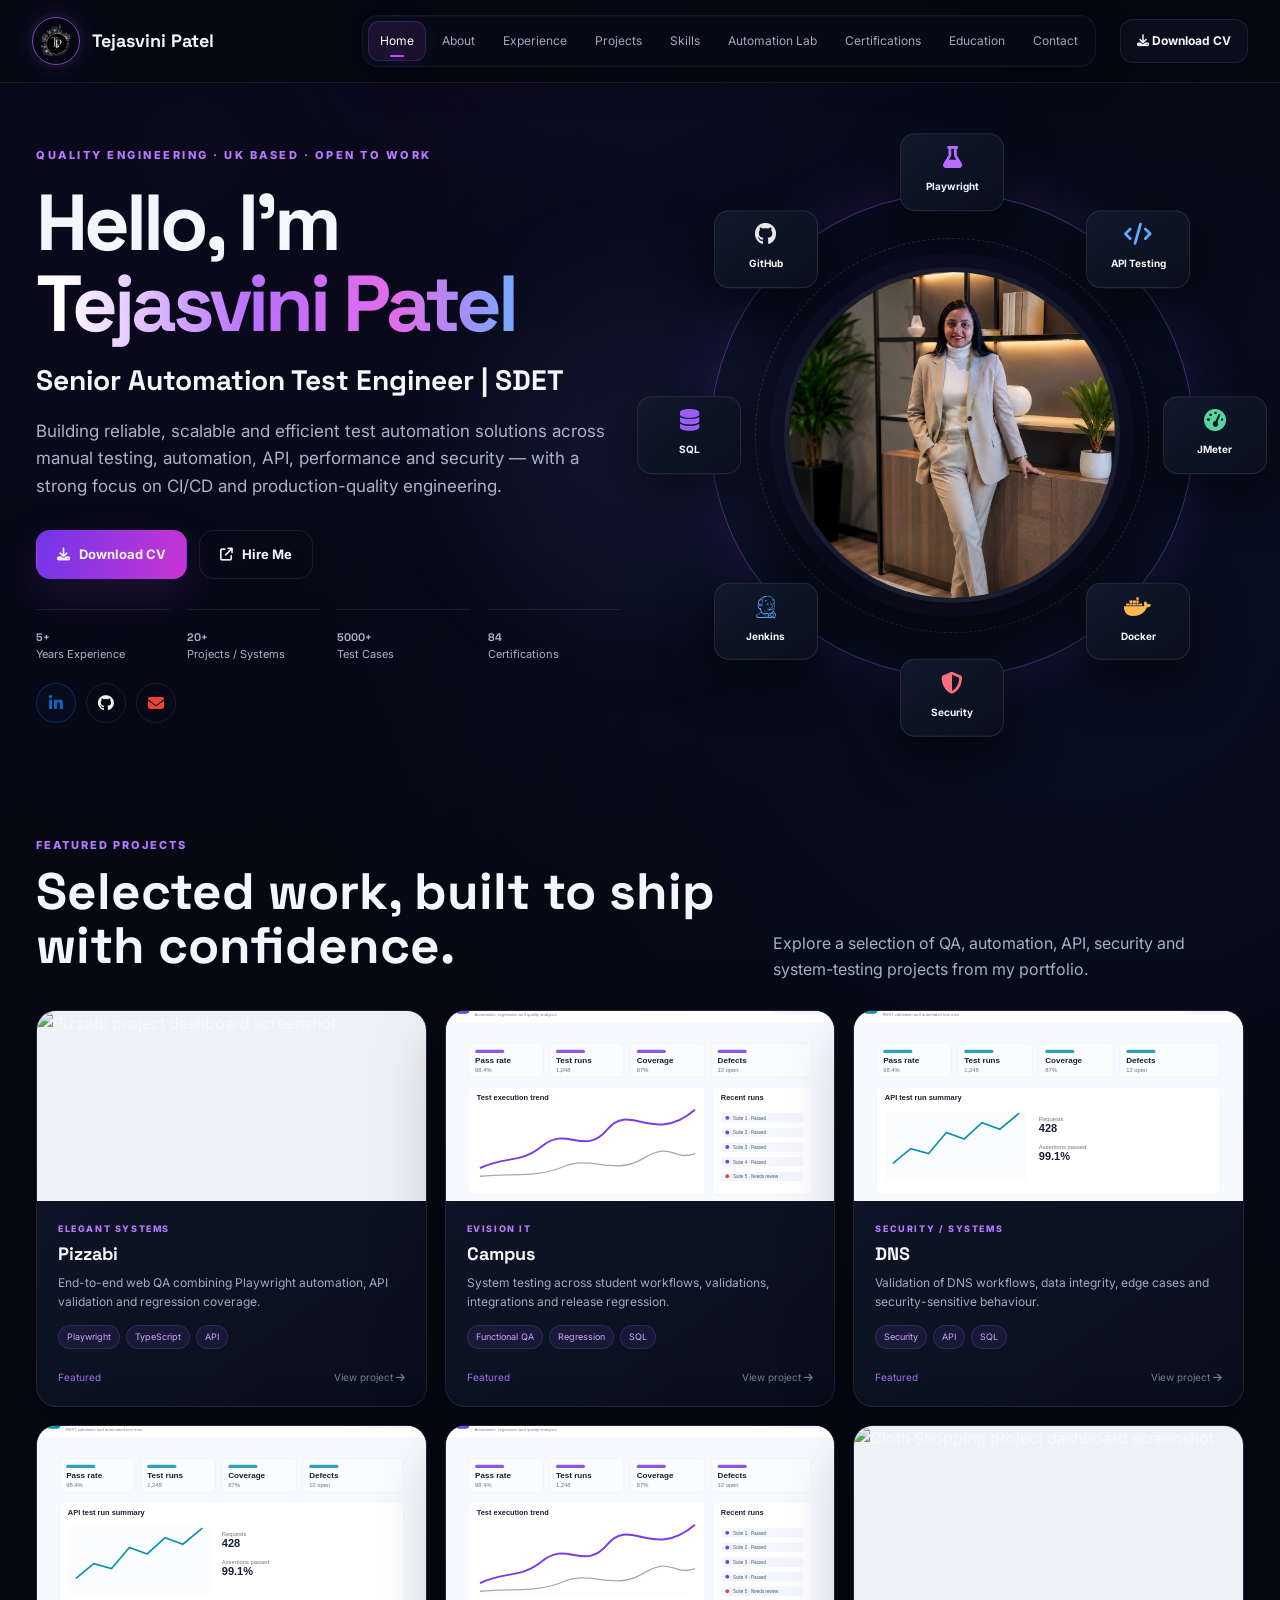
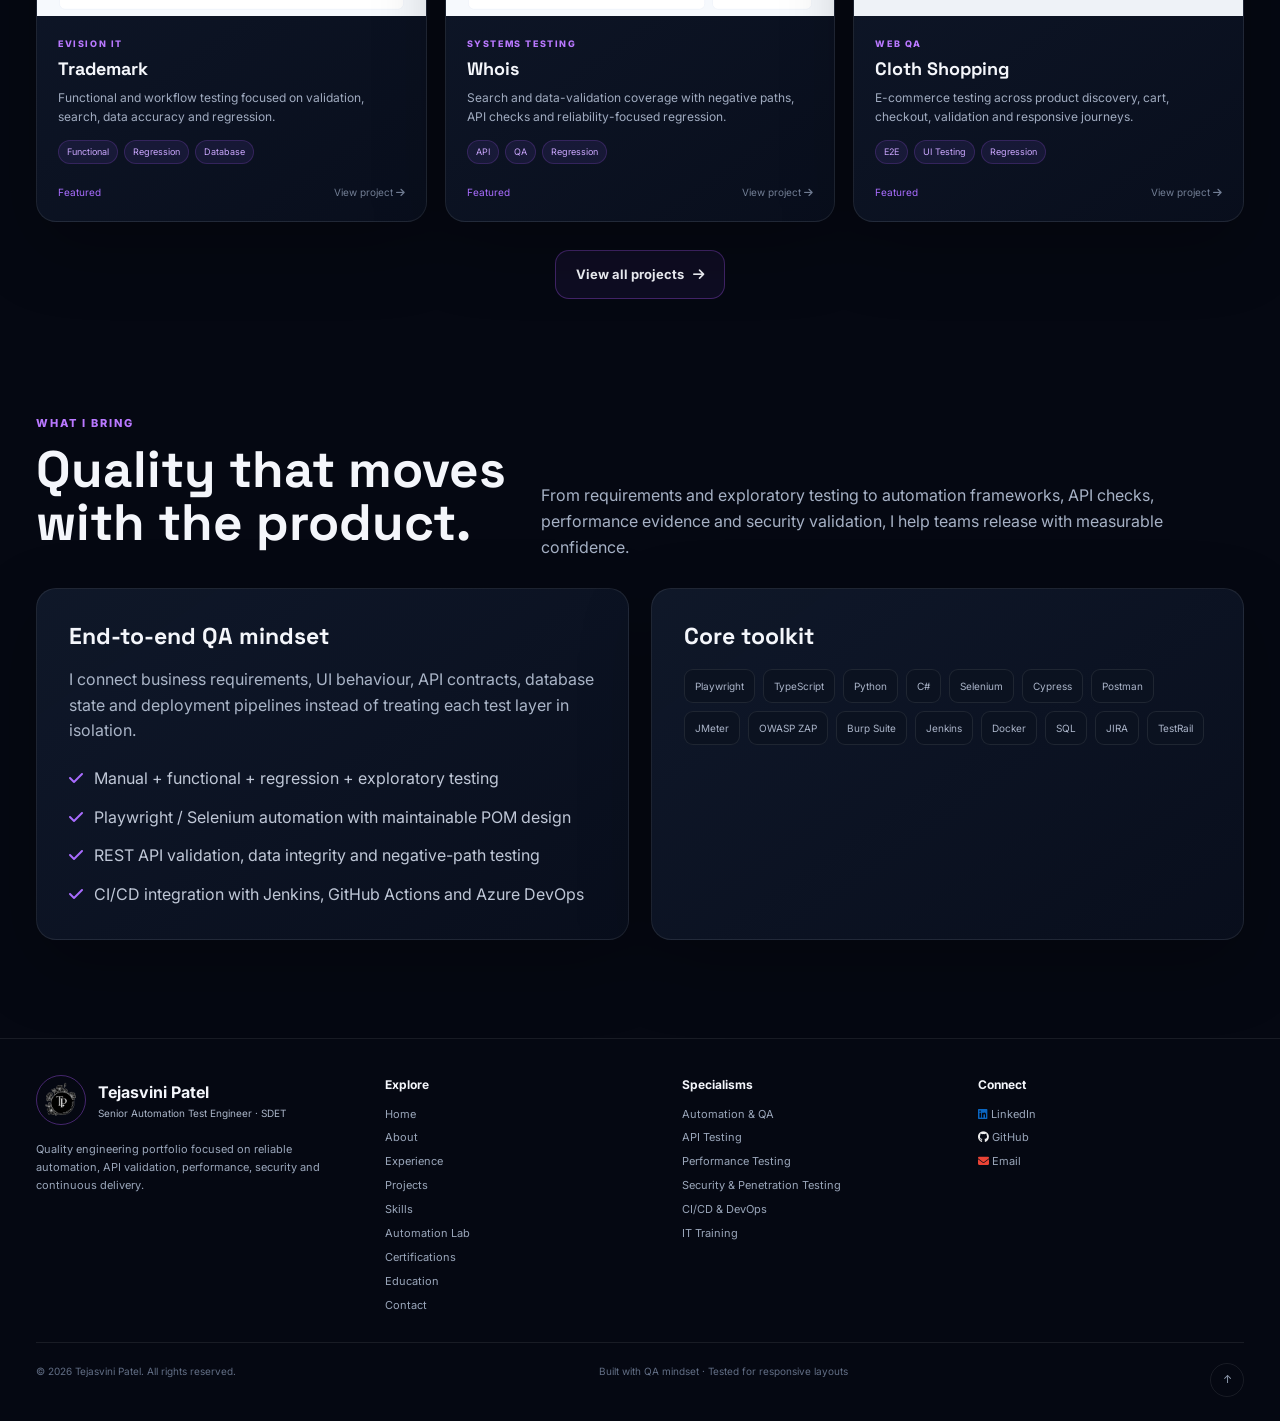
==== commit a65745ee: "Add files via upload" ====
--- a/index.html
+++ b/index.html
@@ -1,5 +1,6 @@
 <!DOCTYPE html>
-<html lang="en"><head><meta charset="utf-8"/><meta content="width=device-width,initial-scale=1" name="viewport"/><title>Tejasvini Patel | Senior Automation Test Engineer | SDET</title><meta content="Professional QA automation portfolio for Tejasvini Patel." name="description"/><meta content="index,follow" name="robots"/><link href="https://tejasvinipatel.com/" rel="canonical"/><meta content="Tejasvini Patel | Senior Automation Test Engineer | SDET" property="og:title"/><meta content="Professional QA automation portfolio for Tejasvini Patel." property="og:description"/><meta content="https://tejasvinipatel.com/profile.png" property="og:image"/><link href="favicon.png" rel="icon"/><link href="style.css" rel="stylesheet"/><link href="https://fonts.googleapis.com" rel="preconnect"/><link href="https://fonts.googleapis.com/css2?family=Inter:wght@400;500;600;700;800&amp;family=Space+Grotesk:wght@500;600;700;800&amp;display=swap" rel="stylesheet"/><link href="https://cdnjs.cloudflare.com/ajax/libs/font-awesome/6.6.0/css/all.min.css" rel="stylesheet"/></head><body id="top"><div class="page-glow"></div><div class="progress"></div><header><div class="nav"><a class="brand" href="index.html"><img alt="Tejasvini Patel logo" class="brand-logo" src="logo.png"/><span>Tejasvini Patel</span></a><nav class="nav-links"><a class="active" href="index.html">Home</a><a href="about.html">About</a><a href="experience.html">Experience</a><a href="projects.html">Projects</a><a href="skills.html">Skills</a><a href="automation-lab.html">Automation Lab</a><a href="certifications.html">Certifications</a><a href="education.html">Education</a><a href="contact.html">Contact</a></nav><a class="cv-btn" href="Tejasvini-Patel-CV.pdf" rel="noopener" target="_blank"><i class="fa-solid fa-download"></i> Download CV</a><button aria-label="Open menu" class="menu"><i class="fa-solid fa-bars"></i></button></div><div class="mobile-menu"><a href="index.html">Home</a><a href="about.html">About</a><a href="experience.html">Experience</a><a href="projects.html">Projects</a><a href="skills.html">Skills</a><a href="automation-lab.html">Automation Lab</a><a href="certifications.html">Certifications</a><a href="education.html">Education</a><a href="contact.html">Contact</a></div></header><main><div class="wrap"><section class="hero"><div class="hero-copy reveal"><div class="eyebrow">Quality Engineering · UK Based · Open to Work</div><h1>Hello, I’m <span class="gradient">Tejasvini Patel</span></h1><h2>Senior Automation Test Engineer | SDET</h2><p>Building reliable, scalable and efficient test automation solutions across manual testing, automation, API, performance and security — with a strong focus on CI/CD and production-quality engineering.</p><div class="actions"><a class="btn btn-primary" href="Tejasvini-Patel-CV.pdf" target="_blank"><i class="fa-solid fa-download"></i> Download CV</a><a class="btn" href="contact.html"><i class="fa-solid fa-arrow-up-right-from-square"></i> Hire Me</a></div><div class="stats"><div class="stat"><strong><span data-counter="5" data-suffix="+">5+</span></strong><span>Years Experience</span></div><div class="stat"><strong><span data-counter="20" data-suffix="+">20+</span></strong><span>Projects / Systems</span></div><div class="stat"><strong><span data-counter="5000" data-suffix="+">5000+</span></strong><span>Test Cases</span></div><div class="stat"><strong><span data-counter="15" data-suffix="+">15+</span></strong><span>Certifications</span></div></div><div class="socials"><a aria-label="LinkedIn" href="https://www.linkedin.com/in/tejasvini-patel-qa" target="_blank"><i class="fa-brands fa-linkedin-in"></i></a><a aria-label="GitHub" href="https://github.com/tejasvini18" target="_blank"><i class="fa-brands fa-github"></i></a><a aria-label="Email" href="mailto:tejasviniuk18@gmail.com"><i class="fa-solid fa-envelope"></i></a></div></div><div class="hero-visual reveal delay2"><div class="portrait-wrap"><div class="portrait-ring"></div><div class="orbit"><div class="tech t1"><i class="fa-solid fa-flask"></i><b>Playwright</b></div><div class="tech t2"><i class="fa-solid fa-code"></i><b>API Testing</b></div><div class="tech t3"><i class="fa-solid fa-gauge-high"></i><b>JMeter</b></div><div class="tech t4"><i class="fa-brands fa-docker"></i><b>Docker</b></div><div class="tech t5"><i class="fa-solid fa-shield-halved"></i><b>Security</b></div><div class="tech t6"><i class="fa-brands fa-jenkins"></i><b>Jenkins</b></div><div class="tech t7"><i class="fa-solid fa-database"></i><b>SQL</b></div><div class="tech t8"><i class="fa-brands fa-github"></i><b>GitHub</b></div></div><img alt="Professional portrait of Tejasvini Patel" class="portrait" src="profile.png"/></div></div></section></div>
+
+<html lang="en"><head><meta charset="utf-8"/><meta content="width=device-width,initial-scale=1" name="viewport"/><title>Tejasvini Patel | Senior Automation Test Engineer | SDET</title><meta content="Professional QA automation portfolio for Tejasvini Patel." name="description"/><meta content="index,follow" name="robots"/><link href="https://tejasvinipatel.com/" rel="canonical"/><meta content="Tejasvini Patel | Senior Automation Test Engineer | SDET" property="og:title"/><meta content="Professional QA automation portfolio for Tejasvini Patel." property="og:description"/><meta content="https://tejasvinipatel.com/profile.png" property="og:image"/><link href="favicon.png" rel="icon"/><link href="style.css" rel="stylesheet"/><link href="https://fonts.googleapis.com" rel="preconnect"/><link href="https://fonts.googleapis.com/css2?family=Inter:wght@400;500;600;700;800&amp;family=Space+Grotesk:wght@500;600;700;800&amp;display=swap" rel="stylesheet"/><link href="https://cdnjs.cloudflare.com/ajax/libs/font-awesome/6.6.0/css/all.min.css" rel="stylesheet"/></head><body id="top"><div class="page-glow"></div><div class="progress"></div><header><div class="nav"><a class="brand" href="index.html"><img alt="Tejasvini Patel logo" class="brand-logo" src="logo.png"/><span>Tejasvini Patel</span></a><nav class="nav-links"><a class="active" href="index.html">Home</a><a href="about.html">About</a><a href="experience.html">Experience</a><a href="projects.html">Projects</a><a href="skills.html">Skills</a><a href="automation-lab.html">Automation Lab</a><a href="certifications.html">Certifications</a><a href="education.html">Education</a><a href="contact.html">Contact</a></nav><a class="cv-btn" href="Tejasvini-Patel-CV.pdf" rel="noopener" target="_blank"><i class="fa-solid fa-download"></i> Download CV</a><button aria-label="Open menu" class="menu"><i class="fa-solid fa-bars"></i></button></div><div class="mobile-menu"><a href="index.html">Home</a><a href="about.html">About</a><a href="experience.html">Experience</a><a href="projects.html">Projects</a><a href="skills.html">Skills</a><a href="automation-lab.html">Automation Lab</a><a href="certifications.html">Certifications</a><a href="education.html">Education</a><a href="contact.html">Contact</a></div></header><main><div class="wrap"><section class="hero"><div class="hero-copy reveal"><div class="eyebrow">Quality Engineering · UK Based · Open to Work</div><h1>Hello, I’m <span class="gradient">Tejasvini Patel</span></h1><h2>Senior Automation Test Engineer | SDET</h2><p>Building reliable, scalable and efficient test automation solutions across manual testing, automation, API, performance and security — with a strong focus on CI/CD and production-quality engineering.</p><div class="actions"><a class="btn btn-primary" href="Tejasvini-Patel-CV.pdf" target="_blank"><i class="fa-solid fa-download"></i> Download CV</a><a class="btn" href="contact.html"><i class="fa-solid fa-arrow-up-right-from-square"></i> Hire Me</a></div><div class="stats"><div class="stat"><strong><span data-counter="5" data-suffix="+">5+</span></strong><span>Years Experience</span></div><div class="stat"><strong><span data-counter="20" data-suffix="+">20+</span></strong><span>Projects / Systems</span></div><div class="stat"><strong><span data-counter="5000" data-suffix="+">5000+</span></strong><span>Test Cases</span></div><div class="stat"><strong><span data-counter="84" data-suffix="">84</span></strong><span>Certifications</span></div></div><div class="socials"><a aria-label="LinkedIn" href="https://www.linkedin.com/in/tejasvini-patel-qa" target="_blank"><i class="fa-brands fa-linkedin-in"></i></a><a aria-label="GitHub" href="https://github.com/tejasvini18" target="_blank"><i class="fa-brands fa-github"></i></a><a aria-label="Email" href="mailto:tejasviniuk18@gmail.com"><i class="fa-solid fa-envelope"></i></a></div></div><div class="hero-visual reveal delay2"><div class="portrait-wrap"><div class="portrait-ring"></div><div class="orbit"><div class="tech t1"><i class="fa-solid fa-flask"></i><b>Playwright</b></div><div class="tech t2"><i class="fa-solid fa-code"></i><b>API Testing</b></div><div class="tech t3"><i class="fa-solid fa-gauge-high"></i><b>JMeter</b></div><div class="tech t4"><i class="fa-brands fa-docker"></i><b>Docker</b></div><div class="tech t5"><i class="fa-solid fa-shield-halved"></i><b>Security</b></div><div class="tech t6"><i class="fa-brands fa-jenkins"></i><b>Jenkins</b></div><div class="tech t7"><i class="fa-solid fa-database"></i><b>SQL</b></div><div class="tech t8"><i class="fa-brands fa-github"></i><b>GitHub</b></div></div><img alt="Professional portrait of Tejasvini Patel" class="portrait" src="profile.png"/></div></div></section></div>
 <section class="section featured-projects-section">
 <div class="wrap">
 <div class="section-head reveal">
@@ -11,31 +12,31 @@
 </div>
 <div class="projects-grid featured-projects-grid">
 <a aria-label="View Pizzabi project" class="project-card card reveal delay1" href="projects.html">
-<div class="project-thumb thumb-purple"><div class="browser"><div class="browser-top"><span class="dot"></span><span class="dot"></span><span class="dot"></span></div><div class="browser-body"><div class="side"></div><div class="dash"><div class="mini"></div><div class="mini"></div><div class="mini wide"></div><div class="mini"></div><div class="mini"></div></div></div></div></div>
+<div class="project-thumb thumb-purple"><img alt="Pizzabi project dashboard screenshot" src="assets/projects/ecommerce.svg"/></div>
 <div class="project-body"><div class="project-label">Elegant Systems</div><h3>Pizzabi</h3><p>End-to-end web QA combining Playwright automation, API validation and regression coverage.</p><div class="pill-row"><span class="pill">Playwright</span><span class="pill">TypeScript</span><span class="pill">API</span></div><div class="project-meta"><span class="category">Featured</span><span>View project <i class="fa-solid fa-arrow-right"></i></span></div></div>
 </a>
 <a aria-label="View Campus project" class="project-card card reveal delay2" href="projects.html">
-<div class="project-thumb thumb-blue"><div class="browser"><div class="browser-top"><span class="dot"></span><span class="dot"></span><span class="dot"></span></div><div class="browser-body"><div class="side"></div><div class="dash"><div class="mini wide"></div><div class="mini"></div><div class="mini"></div><div class="mini wide"></div></div></div></div></div>
+<div class="project-thumb thumb-blue"><img alt="Campus project dashboard screenshot" src="assets/projects/qa-testing.svg"/></div>
 <div class="project-body"><div class="project-label">eVision IT</div><h3>Campus</h3><p>System testing across student workflows, validations, integrations and release regression.</p><div class="pill-row"><span class="pill">Functional QA</span><span class="pill">Regression</span><span class="pill">SQL</span></div><div class="project-meta"><span class="category">Featured</span><span>View project <i class="fa-solid fa-arrow-right"></i></span></div></div>
 </a>
 <a aria-label="View DNS project" class="project-card card reveal delay3" href="projects.html">
-<div class="project-thumb thumb-green"><div class="browser"><div class="browser-top"><span class="dot"></span><span class="dot"></span><span class="dot"></span></div><div class="browser-body"><div class="side"></div><div class="dash"><div class="mini"></div><div class="mini wide"></div><div class="mini"></div><div class="mini"></div><div class="mini wide"></div></div></div></div></div>
+<div class="project-thumb thumb-green"><img alt="DNS project dashboard screenshot" src="assets/projects/api-testing.svg"/></div>
 <div class="project-body"><div class="project-label">Security / Systems</div><h3>DNS</h3><p>Validation of DNS workflows, data integrity, edge cases and security-sensitive behaviour.</p><div class="pill-row"><span class="pill">Security</span><span class="pill">API</span><span class="pill">SQL</span></div><div class="project-meta"><span class="category">Featured</span><span>View project <i class="fa-solid fa-arrow-right"></i></span></div></div>
 </a>
 <a aria-label="View Trademark project" class="project-card card reveal delay1" href="projects.html">
-<div class="project-thumb thumb-orange"><div class="browser"><div class="browser-top"><span class="dot"></span><span class="dot"></span><span class="dot"></span></div><div class="browser-body"><div class="side"></div><div class="dash"><div class="mini wide"></div><div class="mini"></div><div class="mini wide"></div><div class="mini"></div></div></div></div></div>
+<div class="project-thumb thumb-orange"><img alt="Trademark project dashboard screenshot" src="assets/projects/api-testing.svg"/></div>
 <div class="project-body"><div class="project-label">eVision IT</div><h3>Trademark</h3><p>Functional and workflow testing focused on validation, search, data accuracy and regression.</p><div class="pill-row"><span class="pill">Functional</span><span class="pill">Regression</span><span class="pill">Database</span></div><div class="project-meta"><span class="category">Featured</span><span>View project <i class="fa-solid fa-arrow-right"></i></span></div></div>
 </a>
 <a aria-label="View Whois project" class="project-card card reveal delay2" href="projects.html">
-<div class="project-thumb thumb-purple"><div class="browser"><div class="browser-top"><span class="dot"></span><span class="dot"></span><span class="dot"></span></div><div class="browser-body"><div class="side"></div><div class="dash"><div class="mini"></div><div class="mini"></div><div class="mini wide"></div><div class="mini wide"></div></div></div></div></div>
+<div class="project-thumb thumb-purple"><img alt="Whois project dashboard screenshot" src="assets/projects/qa-testing.svg"/></div>
 <div class="project-body"><div class="project-label">Systems Testing</div><h3>Whois</h3><p>Search and data-validation coverage with negative paths, API checks and reliability-focused regression.</p><div class="pill-row"><span class="pill">API</span><span class="pill">QA</span><span class="pill">Regression</span></div><div class="project-meta"><span class="category">Featured</span><span>View project <i class="fa-solid fa-arrow-right"></i></span></div></div>
 </a>
 <a aria-label="View Cloth Shopping project" class="project-card card reveal delay3" href="projects.html">
-<div class="project-thumb thumb-red"><div class="browser"><div class="browser-top"><span class="dot"></span><span class="dot"></span><span class="dot"></span></div><div class="browser-body"><div class="side"></div><div class="dash"><div class="mini"></div><div class="mini wide"></div><div class="mini"></div><div class="mini wide"></div><div class="mini"></div></div></div></div></div>
+<div class="project-thumb thumb-red"><img alt="Cloth Shopping project dashboard screenshot" src="assets/projects/ecommerce.svg"/></div>
 <div class="project-body"><div class="project-label">Web QA</div><h3>Cloth Shopping</h3><p>E-commerce testing across product discovery, cart, checkout, validation and responsive journeys.</p><div class="pill-row"><span class="pill">E2E</span><span class="pill">UI Testing</span><span class="pill">Regression</span></div><div class="project-meta"><span class="category">Featured</span><span>View project <i class="fa-solid fa-arrow-right"></i></span></div></div>
 </a>
 </div>
 <div class="featured-cta reveal"><a class="btn" href="projects.html">View all projects <i class="fa-solid fa-arrow-right"></i></a></div>
 </div>
 </section>
-<section class="section"><div class="wrap"><div class="section-head reveal"><div><div class="kicker">What I bring</div><h2>Quality that moves with the product.</h2></div><p>From requirements and exploratory testing to automation frameworks, API checks, performance evidence and security validation, I help teams release with measurable confidence.</p></div><div class="grid2"><article class="card card-pad reveal"><h3>End-to-end QA mindset</h3><p class="muted">I connect business requirements, UI behaviour, API contracts, database state and deployment pipelines instead of treating each test layer in isolation.</p><div class="checks"><div><i class="fa-solid fa-check"></i><span>Manual + functional + regression + exploratory testing</span></div><div><i class="fa-solid fa-check"></i><span>Playwright / Selenium automation with maintainable POM design</span></div><div><i class="fa-solid fa-check"></i><span>REST API validation, data integrity and negative-path testing</span></div><div><i class="fa-solid fa-check"></i><span>CI/CD integration with Jenkins, GitHub Actions and Azure DevOps</span></div></div></article><article class="card card-pad reveal delay1"><h3>Core toolkit</h3><div class="skill-list"><span class="skill-chip">Playwright</span><span class="skill-chip">TypeScript</span><span class="skill-chip">Python</span><span class="skill-chip">C#</span><span class="skill-chip">Selenium</span><span class="skill-chip">Cypress</span><span class="skill-chip">Postman</span><span class="skill-chip">JMeter</span><span class="skill-chip">OWASP ZAP</span><span class="skill-chip">Burp Suite</span><span class="skill-chip">Jenkins</span><span class="skill-chip">Docker</span><span class="skill-chip">SQL</span><span class="skill-chip">JIRA</span><span class="skill-chip">TestRail</span></div></article></div></div></section></main><footer class="footer"><div class="footer-main wrap"><div><div class="footer-brand"><img alt="Tejasvini Patel logo" class="footer-logo" src="logo.png"/><div><strong>Tejasvini Patel</strong><div class="muted" style="font-size:10px">Senior Automation Test Engineer · SDET</div></div></div><p style="margin-top:16px;max-width:360px">Quality engineering portfolio focused on reliable automation, API validation, performance, security and continuous delivery.</p></div><div><h4>Explore</h4><div class="footer-links"><a href="index.html">Home</a><a href="about.html">About</a><a href="experience.html">Experience</a><a href="projects.html">Projects</a></div></div><div><h4>Specialisms</h4><div class="footer-links"><a href="skills.html">Automation &amp; QA</a><a href="skills.html">API Testing</a><a href="skills.html">Performance</a><a href="skills.html">Security &amp; CI/CD</a></div></div><div><h4>Connect</h4><div class="footer-links"><a href="https://www.linkedin.com/in/tejasvini-patel-qa" rel="noopener" target="_blank"><i class="fa-brands fa-linkedin"></i> LinkedIn</a><a href="https://github.com/tejasvini18" rel="noopener" target="_blank"><i class="fa-brands fa-github"></i> GitHub</a><a href="mailto:tejasviniuk18@gmail.com"><i class="fa-solid fa-envelope"></i> Email</a></div></div></div><div class="footer-bottom wrap"><span>© <span data-year=""></span> Tejasvini Patel. All rights reserved.</span><span>Built with QA mindset · Tested for responsive layouts</span><a aria-label="Back to top" class="backtop" href="#top">↑</a></div></footer><script src="script.js"></script></body></html>+<section class="section"><div class="wrap"><div class="section-head reveal"><div><div class="kicker">What I bring</div><h2>Quality that moves with the product.</h2></div><p>From requirements and exploratory testing to automation frameworks, API checks, performance evidence and security validation, I help teams release with measurable confidence.</p></div><div class="grid2"><article class="card card-pad reveal"><h3>End-to-end QA mindset</h3><p class="muted">I connect business requirements, UI behaviour, API contracts, database state and deployment pipelines instead of treating each test layer in isolation.</p><div class="checks"><div><i class="fa-solid fa-check"></i><span>Manual + functional + regression + exploratory testing</span></div><div><i class="fa-solid fa-check"></i><span>Playwright / Selenium automation with maintainable POM design</span></div><div><i class="fa-solid fa-check"></i><span>REST API validation, data integrity and negative-path testing</span></div><div><i class="fa-solid fa-check"></i><span>CI/CD integration with Jenkins, GitHub Actions and Azure DevOps</span></div></div></article><article class="card card-pad reveal delay1"><h3>Core toolkit</h3><div class="skill-list"><span class="skill-chip">Playwright</span><span class="skill-chip">TypeScript</span><span class="skill-chip">Python</span><span class="skill-chip">C#</span><span class="skill-chip">Selenium</span><span class="skill-chip">Cypress</span><span class="skill-chip">Postman</span><span class="skill-chip">JMeter</span><span class="skill-chip">OWASP ZAP</span><span class="skill-chip">Burp Suite</span><span class="skill-chip">Jenkins</span><span class="skill-chip">Docker</span><span class="skill-chip">SQL</span><span class="skill-chip">JIRA</span><span class="skill-chip">TestRail</span></div></article></div></div></section></main><footer class="footer"><div class="footer-main wrap"><div><div class="footer-brand"><img alt="Tejasvini Patel logo" class="footer-logo" src="logo.png"/><div><strong>Tejasvini Patel</strong><div class="muted" style="font-size:10px">Senior Automation Test Engineer · SDET</div></div></div><p style="margin-top:16px;max-width:360px">Quality engineering portfolio focused on reliable automation, API validation, performance, security and continuous delivery.</p></div><div><h4>Explore</h4><div class="footer-links"><a href="index.html">Home</a><a href="about.html">About</a><a href="experience.html">Experience</a><a href="projects.html">Projects</a><a href="skills.html">Skills</a><a href="automation-lab.html">Automation Lab</a><a href="certifications.html">Certifications</a><a href="education.html">Education</a><a href="contact.html">Contact</a></div></div><div><h4>Specialisms</h4><div class="footer-links"><a href="skills.html">Automation &amp; QA</a><a href="skills.html">API Testing</a><a href="skills.html">Performance Testing</a><a href="skills.html">Security &amp; Penetration Testing</a><a href="skills.html">CI/CD &amp; DevOps</a><a href="skills.html">IT Training</a></div></div><div><h4>Connect</h4><div class="footer-links"><a href="https://www.linkedin.com/in/tejasvini-patel-qa" rel="noopener" target="_blank"><i class="fa-brands fa-linkedin"></i> LinkedIn</a><a href="https://github.com/tejasvini18" rel="noopener" target="_blank"><i class="fa-brands fa-github"></i> GitHub</a><a href="mailto:tejasviniuk18@gmail.com"><i class="fa-solid fa-envelope"></i> Email</a></div></div></div><div class="footer-bottom wrap"><span>© <span data-year=""></span> Tejasvini Patel. All rights reserved.</span><span>Built with QA mindset · Tested for responsive layouts</span><a aria-label="Back to top" class="backtop" href="#top">↑</a></div></footer><script src="script.js"></script></body></html>
--- a/style.css
+++ b/style.css
@@ -235,3 +235,42 @@
 a[href^="mailto:tejasviniuk18@gmail.com"]:hover{color:#ff6b6b}
 .cert-card > a{color:#0A66C2}
 .cert-card > a:hover{color:#63a8ff}
+
+
+/* ===== Final portfolio refinement ===== */
+.skill-grid.role-style-skill-grid{grid-template-columns:repeat(5,1fr);gap:12px}
+.role-style-skill-grid .skill-card{padding:18px;min-height:190px;background:linear-gradient(145deg,#101827,#0b1220)}
+.role-style-skill-grid .skill-title h3{font-size:13px}
+.role-style-skill-grid .skill-title span{font-size:10px}
+.role-style-skill-grid .skill-card p{font-size:10px;line-height:1.55;min-height:72px;color:#a6b1c5}
+.skill-icon{width:36px;height:36px;border-radius:10px;display:grid;place-items:center;margin-bottom:12px;background:#8b5cf51a;border:1px solid #a855f733;color:#c17cff}
+.role-style-skill-grid .bar{height:5px}
+.role-style-skill-grid .bar i{background:linear-gradient(90deg,#8b5cf6,#d946ef)}
+.about-deep-grid{display:grid;grid-template-columns:1fr 1fr;gap:20px}
+.about-focus-grid{display:grid;grid-template-columns:repeat(4,1fr);gap:16px}
+.about-focus-grid .card{min-height:245px}
+.clean-list{margin:14px 0 0;padding-left:18px;color:#9eabc0;font-size:12px;line-height:1.8}
+.specialism-grid{display:grid;grid-template-columns:repeat(4,1fr);gap:16px}
+.specialism-grid .role-skill-card{min-height:180px}
+.project-thumb img{width:100%;height:100%;display:block;object-fit:cover;object-position:center}
+.project-thumb img{filter:saturate(.95) contrast(1.02)}
+.featured-projects-grid .project-thumb img{height:100%;object-fit:cover}
+.certs-grid{grid-template-columns:repeat(4,1fr)}
+.cert-card{padding:14px;min-height:315px}
+.cert-card>img{width:100%;height:150px;object-fit:cover;border-radius:10px;border:1px solid #ffffff14;background:#f8fafc;margin-bottom:12px}
+.cert-card .cert-icon{width:34px;height:34px;border-radius:9px;margin-bottom:10px;font-size:14px}
+.cert-card h3{font-size:12px;line-height:1.35}
+.cert-card p{font-size:9px;line-height:1.45}
+.cert-card>a{font-size:10px;margin-top:10px}
+.education-description{font-size:13px!important;line-height:1.75!important;color:#aeb9ca!important;max-width:100%;text-align:left;overflow-wrap:anywhere}
+.availability .actions .btn{display:inline-flex;align-items:center;gap:8px}
+.footer-main{align-items:start}
+.footer-links{gap:8px}
+.footer a{line-height:1.45}
+@media(max-width:1200px){.skill-grid.role-style-skill-grid{grid-template-columns:repeat(3,1fr)}.about-focus-grid,.specialism-grid{grid-template-columns:repeat(2,1fr)}}
+@media(max-width:900px){.about-deep-grid{grid-template-columns:1fr}.skill-grid.role-style-skill-grid{grid-template-columns:repeat(2,1fr)}}
+@media(max-width:620px){.skill-grid.role-style-skill-grid,.about-focus-grid,.specialism-grid{grid-template-columns:1fr}.certs-grid{grid-template-columns:1fr}.cert-card>img{height:175px}}
+
+/* Project screenshots are real flat UI-style images, so keep them unobscured. */
+.project-thumb:after{display:none!important}
+.project-thumb{background:#eef2f7}
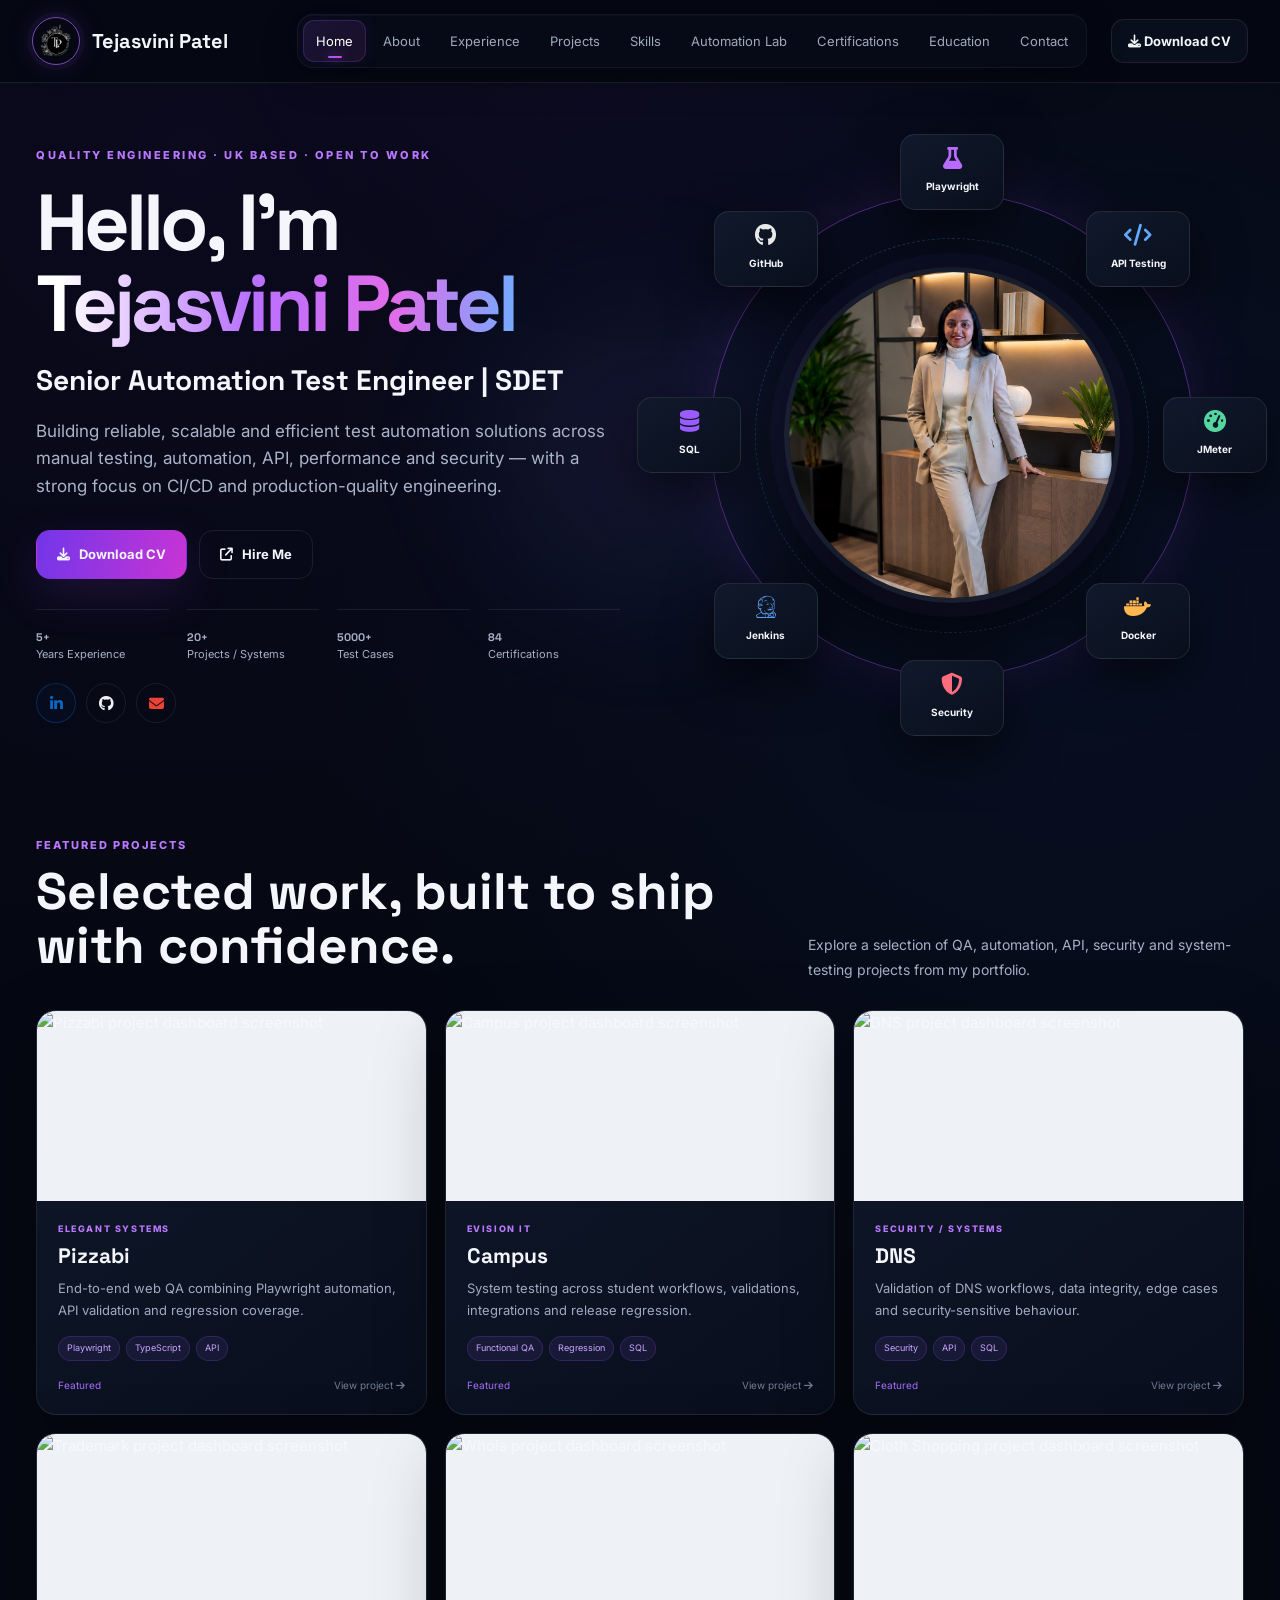
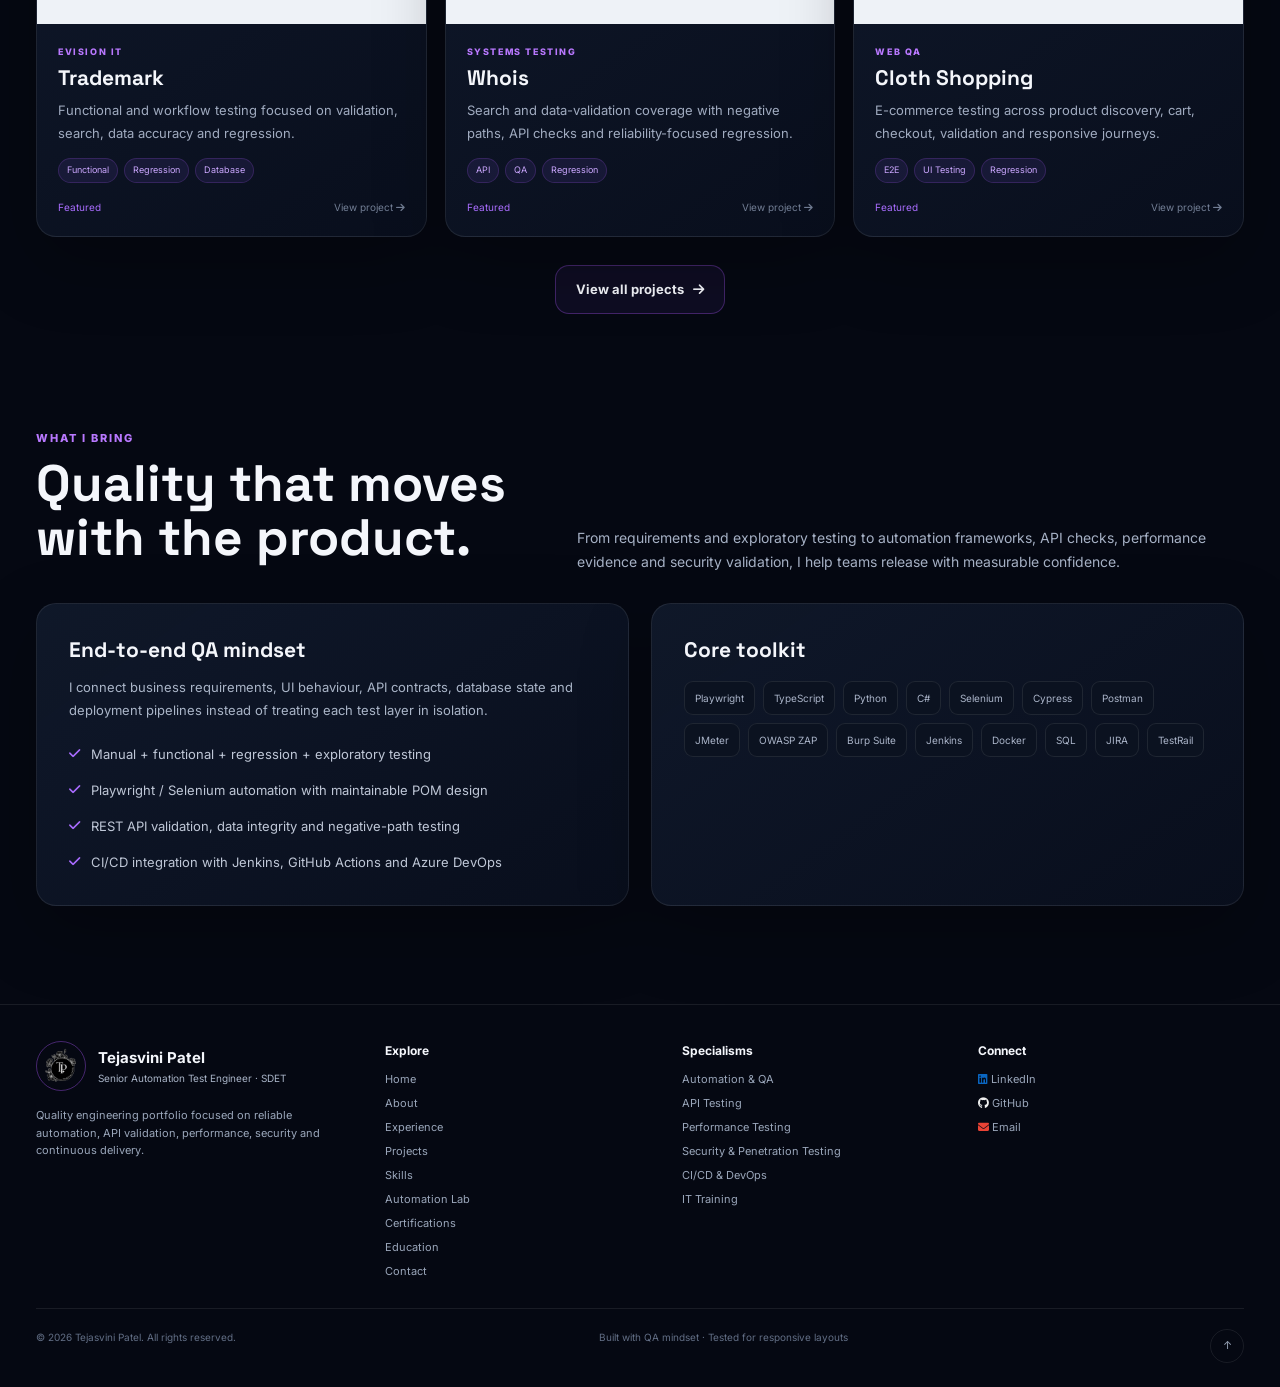
==== commit 207d78f7: "Add files via upload" ====
--- a/index.html
+++ b/index.html
@@ -12,27 +12,27 @@
 </div>
 <div class="projects-grid featured-projects-grid">
 <a aria-label="View Pizzabi project" class="project-card card reveal delay1" href="projects.html">
-<div class="project-thumb thumb-purple"><img alt="Pizzabi project dashboard screenshot" src="assets/projects/ecommerce.svg"/></div>
+<div class="project-thumb thumb-purple"><img alt="Pizzabi project dashboard screenshot" src="https://images.unsplash.com/photo-1556742049-0cfed4f6a45d?auto=format&amp;fit=crop&amp;w=1400&amp;q=85"/></div>
 <div class="project-body"><div class="project-label">Elegant Systems</div><h3>Pizzabi</h3><p>End-to-end web QA combining Playwright automation, API validation and regression coverage.</p><div class="pill-row"><span class="pill">Playwright</span><span class="pill">TypeScript</span><span class="pill">API</span></div><div class="project-meta"><span class="category">Featured</span><span>View project <i class="fa-solid fa-arrow-right"></i></span></div></div>
 </a>
 <a aria-label="View Campus project" class="project-card card reveal delay2" href="projects.html">
-<div class="project-thumb thumb-blue"><img alt="Campus project dashboard screenshot" src="assets/projects/qa-testing.svg"/></div>
+<div class="project-thumb thumb-blue"><img alt="Campus project dashboard screenshot" src="https://images.unsplash.com/photo-1522202176988-66273c2fd55f?auto=format&amp;fit=crop&amp;w=1400&amp;q=85"/></div>
 <div class="project-body"><div class="project-label">eVision IT</div><h3>Campus</h3><p>System testing across student workflows, validations, integrations and release regression.</p><div class="pill-row"><span class="pill">Functional QA</span><span class="pill">Regression</span><span class="pill">SQL</span></div><div class="project-meta"><span class="category">Featured</span><span>View project <i class="fa-solid fa-arrow-right"></i></span></div></div>
 </a>
 <a aria-label="View DNS project" class="project-card card reveal delay3" href="projects.html">
-<div class="project-thumb thumb-green"><img alt="DNS project dashboard screenshot" src="assets/projects/api-testing.svg"/></div>
+<div class="project-thumb thumb-green"><img alt="DNS project dashboard screenshot" src="https://images.unsplash.com/photo-1558494949-ef010cbdcc31?auto=format&amp;fit=crop&amp;w=1400&amp;q=85"/></div>
 <div class="project-body"><div class="project-label">Security / Systems</div><h3>DNS</h3><p>Validation of DNS workflows, data integrity, edge cases and security-sensitive behaviour.</p><div class="pill-row"><span class="pill">Security</span><span class="pill">API</span><span class="pill">SQL</span></div><div class="project-meta"><span class="category">Featured</span><span>View project <i class="fa-solid fa-arrow-right"></i></span></div></div>
 </a>
 <a aria-label="View Trademark project" class="project-card card reveal delay1" href="projects.html">
-<div class="project-thumb thumb-orange"><img alt="Trademark project dashboard screenshot" src="assets/projects/api-testing.svg"/></div>
+<div class="project-thumb thumb-orange"><img alt="Trademark project dashboard screenshot" src="https://images.unsplash.com/photo-1450101499163-c8848c66ca85?auto=format&amp;fit=crop&amp;w=1400&amp;q=85"/></div>
 <div class="project-body"><div class="project-label">eVision IT</div><h3>Trademark</h3><p>Functional and workflow testing focused on validation, search, data accuracy and regression.</p><div class="pill-row"><span class="pill">Functional</span><span class="pill">Regression</span><span class="pill">Database</span></div><div class="project-meta"><span class="category">Featured</span><span>View project <i class="fa-solid fa-arrow-right"></i></span></div></div>
 </a>
 <a aria-label="View Whois project" class="project-card card reveal delay2" href="projects.html">
-<div class="project-thumb thumb-purple"><img alt="Whois project dashboard screenshot" src="assets/projects/qa-testing.svg"/></div>
+<div class="project-thumb thumb-purple"><img alt="Whois project dashboard screenshot" src="https://images.unsplash.com/photo-1563013544-824ae1b704d3?auto=format&amp;fit=crop&amp;w=1400&amp;q=85"/></div>
 <div class="project-body"><div class="project-label">Systems Testing</div><h3>Whois</h3><p>Search and data-validation coverage with negative paths, API checks and reliability-focused regression.</p><div class="pill-row"><span class="pill">API</span><span class="pill">QA</span><span class="pill">Regression</span></div><div class="project-meta"><span class="category">Featured</span><span>View project <i class="fa-solid fa-arrow-right"></i></span></div></div>
 </a>
 <a aria-label="View Cloth Shopping project" class="project-card card reveal delay3" href="projects.html">
-<div class="project-thumb thumb-red"><img alt="Cloth Shopping project dashboard screenshot" src="assets/projects/ecommerce.svg"/></div>
+<div class="project-thumb thumb-red"><img alt="Cloth Shopping project dashboard screenshot" src="https://images.unsplash.com/photo-1441986300917-64674bd600d8?auto=format&amp;fit=crop&amp;w=1400&amp;q=85"/></div>
 <div class="project-body"><div class="project-label">Web QA</div><h3>Cloth Shopping</h3><p>E-commerce testing across product discovery, cart, checkout, validation and responsive journeys.</p><div class="pill-row"><span class="pill">E2E</span><span class="pill">UI Testing</span><span class="pill">Regression</span></div><div class="project-meta"><span class="category">Featured</span><span>View project <i class="fa-solid fa-arrow-right"></i></span></div></div>
 </a>
 </div>
--- a/style.css
+++ b/style.css
@@ -274,3 +274,80 @@
 /* Project screenshots are real flat UI-style images, so keep them unobscured. */
 .project-thumb:after{display:none!important}
 .project-thumb{background:#eef2f7}
+
+
+/* ===== Final user-requested refinement pass ===== */
+body{font-size:15px}
+.nav-links a{font-size:13px;padding:11px 13px}
+.cv-btn{font-size:13px}
+.brand{font-size:20px}
+.page-hero p{font-size:16px;line-height:1.75;max-width:980px}
+.section-head p,.section-heading p{font-size:14px;line-height:1.75}
+.card p,.clean-list,.checks div{font-size:13px;line-height:1.75}
+.card h3{font-size:21px}
+.timeline-box p,.timeline-box li{font-size:13px;line-height:1.7}
+.tags{display:flex;flex-wrap:wrap;gap:8px 9px;margin-top:16px}
+.tags span{display:inline-flex;align-items:center;white-space:nowrap;padding:7px 10px;border-radius:999px;background:#0e1729;border:1px solid #ffffff14;color:#d5ddec;font-size:11px;line-height:1.2}
+
+/* Skills page: reference-style category cards with readable spacing. */
+.skill-grid.role-style-skill-grid{grid-template-columns:repeat(5,minmax(0,1fr));gap:14px}
+.role-style-skill-grid .skill-card{padding:20px;min-height:210px}
+.role-style-skill-grid .skill-title{gap:12px;align-items:flex-start}
+.role-style-skill-grid .skill-title h3{font-size:14px;line-height:1.35}
+.role-style-skill-grid .skill-title span{font-size:11px;flex-shrink:0}
+.role-style-skill-grid .skill-card p{font-size:11.5px;line-height:1.65;min-height:92px;margin:12px 0 15px;color:#b5bfd0}
+.role-style-skill-grid .bar{height:6px}
+.skill-icon{width:38px;height:38px;margin-bottom:13px}
+
+/* Compact About layout inspired by the supplied reference. */
+.about-reference-layout{display:grid;grid-template-columns:minmax(260px,.72fr) minmax(0,1.5fr);gap:30px;align-items:start}
+.about-intro{padding:6px 0 0}
+.about-intro h2{font:800 clamp(28px,3vw,42px)/1.08 'Space Grotesk';margin:9px 0 17px}
+.about-intro>p{color:#aeb8ca;font-size:14px;line-height:1.8;margin:0 0 18px}
+.about-highlights{display:grid;gap:11px;margin-top:20px}
+.about-highlight{display:flex;gap:11px;align-items:center;color:#cbd4e4;font-size:12px}
+.about-highlight i{width:30px;height:30px;display:grid;place-items:center;border-radius:9px;color:#bd78ff;background:#8b5cf51a;border:1px solid #a855f733}
+.about-timeline{position:relative;padding-left:31px}
+.about-timeline:before{content:"";position:absolute;left:7px;top:17px;bottom:17px;width:1px;background:linear-gradient(var(--purple),#d447df55,transparent)}
+.about-timeline-item{position:relative;margin-bottom:15px;padding:20px 22px;background:linear-gradient(145deg,#10192bf2,#090f1def);border:1px solid var(--line);border-radius:15px}
+.about-timeline-item:before{content:"";position:absolute;left:-30px;top:22px;width:13px;height:13px;border-radius:50%;background:#a855f7;border:3px solid #151029;box-shadow:0 0 16px #a855f799}
+.about-timeline-item time{display:inline-block;color:#d09cff;background:#8b3ff51c;border:1px solid #a855f733;border-radius:999px;padding:5px 10px;font-size:10px;font-weight:800;margin-bottom:8px}
+.about-timeline-item h3{font:700 18px 'Space Grotesk';margin:0 0 3px}
+.about-timeline-item h4{font-size:13px;color:#b47aff;margin:0 0 8px}
+.about-timeline-item p{font-size:12px;line-height:1.65;color:#9da8bb;margin:0}
+.about-detail-grid{display:grid;grid-template-columns:repeat(4,minmax(0,1fr));gap:14px;margin-top:22px}
+.about-detail-grid .card{padding:21px;min-height:180px}
+.about-detail-grid .card h3{font-size:17px;margin-bottom:9px}
+.about-detail-grid .card p,.about-detail-grid .card li{font-size:11.5px;line-height:1.7}
+.about-detail-grid .clean-list{margin-top:9px}
+.about-reference-metrics{margin-top:22px}
+
+/* Certificates: full certificate preview + local provider logo. */
+.certs-grid{grid-template-columns:repeat(4,minmax(0,1fr));gap:16px}
+.cert-card{padding:15px;min-height:365px}
+.cert-card>img{height:178px;object-fit:contain;padding:8px;background:#f8fafc;margin-bottom:12px}
+.cert-source{display:flex;align-items:center;gap:9px;min-height:40px;margin:0 0 10px}
+.cert-source img{width:150px;height:40px;object-fit:contain;object-position:left center;border-radius:8px;background:#0b1220;border:1px solid #ffffff10;padding:3px}
+.cert-source span{font-size:10px;color:#9faabd;line-height:1.35}
+.cert-card h3{font-size:13px;line-height:1.45;margin:0 0 7px}
+.cert-card p{font-size:11px;line-height:1.5;margin:0;color:#b8c2d3}
+.cert-card>a{font-size:11px;margin-top:auto;padding-top:10px}
+
+@media(max-width:1200px){
+ .skill-grid.role-style-skill-grid{grid-template-columns:repeat(3,minmax(0,1fr))}
+ .about-detail-grid{grid-template-columns:repeat(2,minmax(0,1fr))}
+ .certs-grid{grid-template-columns:repeat(3,minmax(0,1fr))}
+}
+@media(max-width:900px){
+ .about-reference-layout{grid-template-columns:1fr}
+ .about-detail-grid{grid-template-columns:repeat(2,minmax(0,1fr))}
+ .certs-grid{grid-template-columns:repeat(2,minmax(0,1fr))}
+ .skill-grid.role-style-skill-grid{grid-template-columns:repeat(2,minmax(0,1fr))}
+}
+@media(max-width:620px){
+ body{font-size:14px}
+ .about-detail-grid,.skill-grid.role-style-skill-grid,.certs-grid{grid-template-columns:1fr}
+ .about-timeline{padding-left:25px}
+ .about-timeline-item:before{left:-24px}
+ .cert-card>img{height:190px}
+}
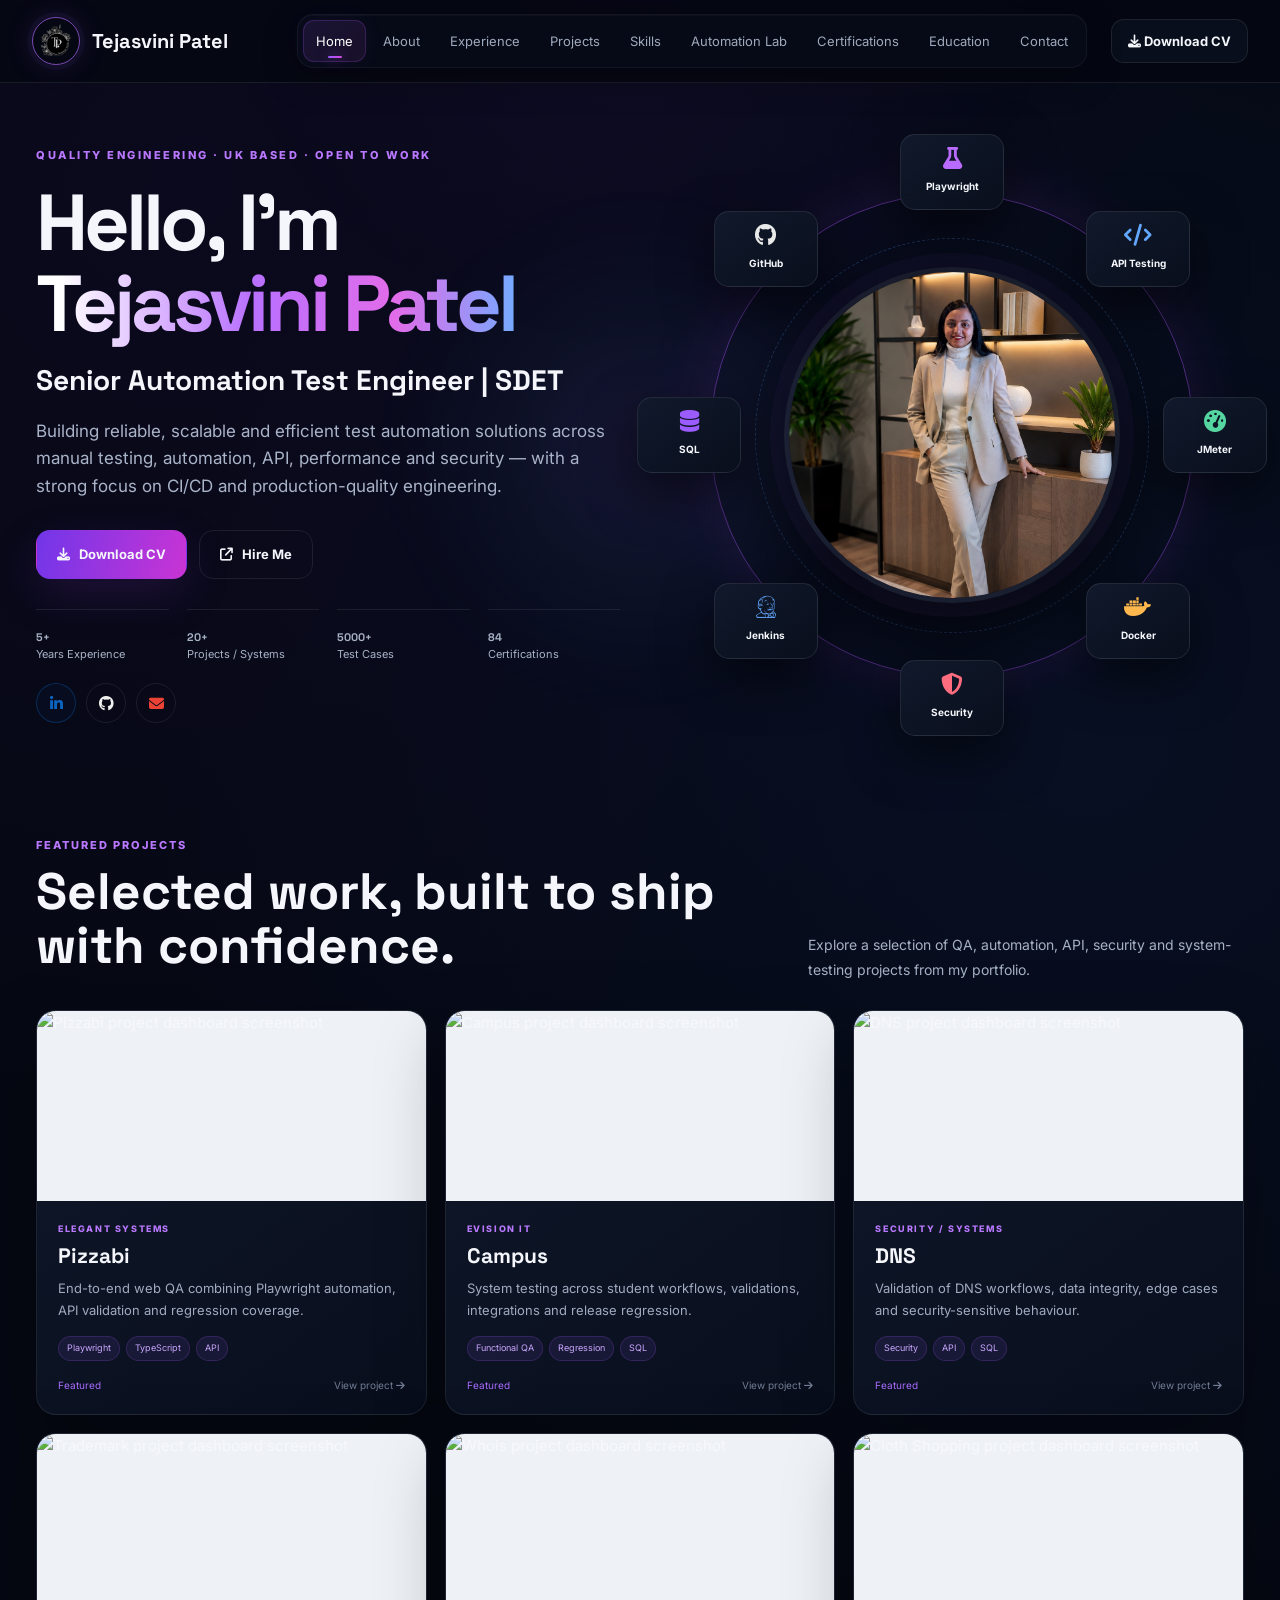
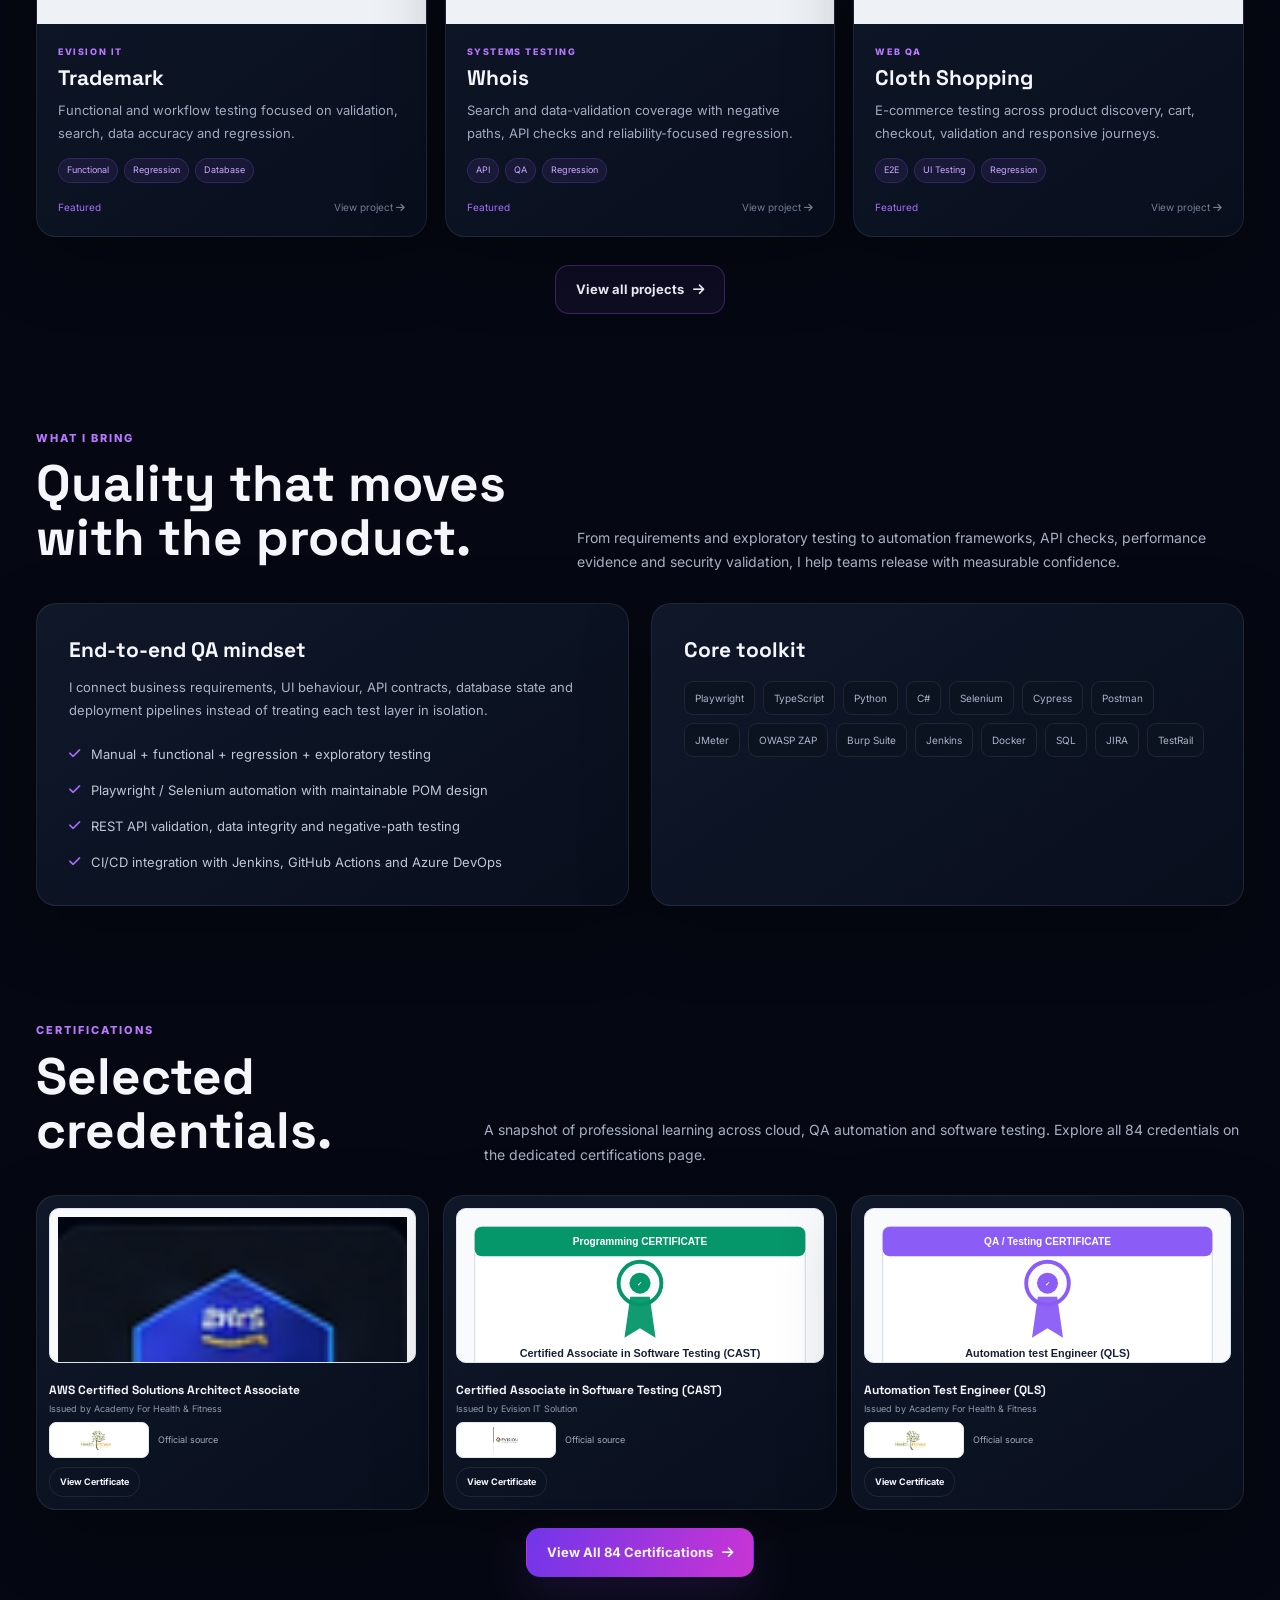
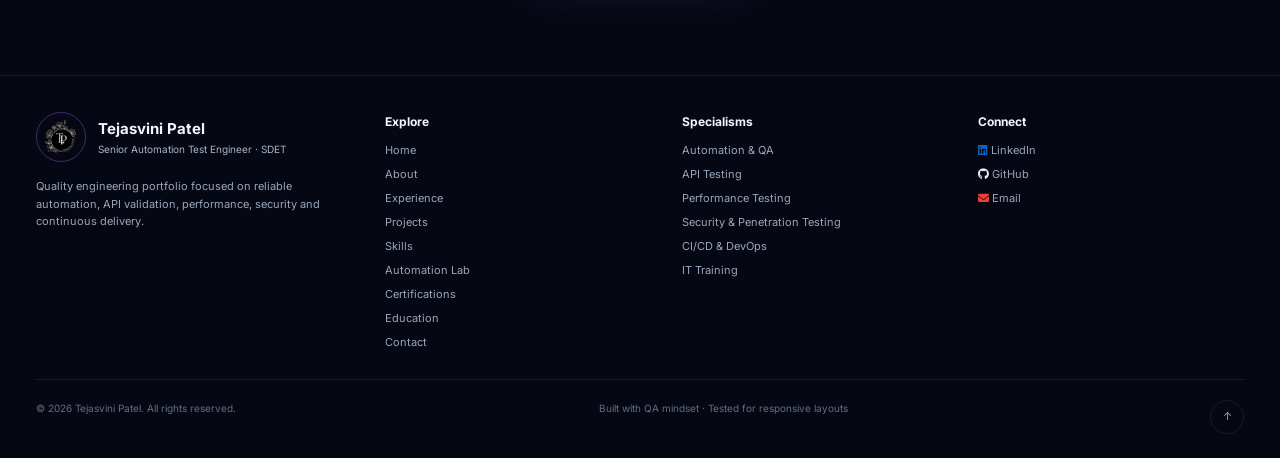
==== commit 2e40137f: "Add files via upload" ====
--- a/index.html
+++ b/index.html
@@ -39,4 +39,8 @@
 <div class="featured-cta reveal"><a class="btn" href="projects.html">View all projects <i class="fa-solid fa-arrow-right"></i></a></div>
 </div>
 </section>
-<section class="section"><div class="wrap"><div class="section-head reveal"><div><div class="kicker">What I bring</div><h2>Quality that moves with the product.</h2></div><p>From requirements and exploratory testing to automation frameworks, API checks, performance evidence and security validation, I help teams release with measurable confidence.</p></div><div class="grid2"><article class="card card-pad reveal"><h3>End-to-end QA mindset</h3><p class="muted">I connect business requirements, UI behaviour, API contracts, database state and deployment pipelines instead of treating each test layer in isolation.</p><div class="checks"><div><i class="fa-solid fa-check"></i><span>Manual + functional + regression + exploratory testing</span></div><div><i class="fa-solid fa-check"></i><span>Playwright / Selenium automation with maintainable POM design</span></div><div><i class="fa-solid fa-check"></i><span>REST API validation, data integrity and negative-path testing</span></div><div><i class="fa-solid fa-check"></i><span>CI/CD integration with Jenkins, GitHub Actions and Azure DevOps</span></div></div></article><article class="card card-pad reveal delay1"><h3>Core toolkit</h3><div class="skill-list"><span class="skill-chip">Playwright</span><span class="skill-chip">TypeScript</span><span class="skill-chip">Python</span><span class="skill-chip">C#</span><span class="skill-chip">Selenium</span><span class="skill-chip">Cypress</span><span class="skill-chip">Postman</span><span class="skill-chip">JMeter</span><span class="skill-chip">OWASP ZAP</span><span class="skill-chip">Burp Suite</span><span class="skill-chip">Jenkins</span><span class="skill-chip">Docker</span><span class="skill-chip">SQL</span><span class="skill-chip">JIRA</span><span class="skill-chip">TestRail</span></div></article></div></div></section></main><footer class="footer"><div class="footer-main wrap"><div><div class="footer-brand"><img alt="Tejasvini Patel logo" class="footer-logo" src="logo.png"/><div><strong>Tejasvini Patel</strong><div class="muted" style="font-size:10px">Senior Automation Test Engineer · SDET</div></div></div><p style="margin-top:16px;max-width:360px">Quality engineering portfolio focused on reliable automation, API validation, performance, security and continuous delivery.</p></div><div><h4>Explore</h4><div class="footer-links"><a href="index.html">Home</a><a href="about.html">About</a><a href="experience.html">Experience</a><a href="projects.html">Projects</a><a href="skills.html">Skills</a><a href="automation-lab.html">Automation Lab</a><a href="certifications.html">Certifications</a><a href="education.html">Education</a><a href="contact.html">Contact</a></div></div><div><h4>Specialisms</h4><div class="footer-links"><a href="skills.html">Automation &amp; QA</a><a href="skills.html">API Testing</a><a href="skills.html">Performance Testing</a><a href="skills.html">Security &amp; Penetration Testing</a><a href="skills.html">CI/CD &amp; DevOps</a><a href="skills.html">IT Training</a></div></div><div><h4>Connect</h4><div class="footer-links"><a href="https://www.linkedin.com/in/tejasvini-patel-qa" rel="noopener" target="_blank"><i class="fa-brands fa-linkedin"></i> LinkedIn</a><a href="https://github.com/tejasvini18" rel="noopener" target="_blank"><i class="fa-brands fa-github"></i> GitHub</a><a href="mailto:tejasviniuk18@gmail.com"><i class="fa-solid fa-envelope"></i> Email</a></div></div></div><div class="footer-bottom wrap"><span>© <span data-year=""></span> Tejasvini Patel. All rights reserved.</span><span>Built with QA mindset · Tested for responsive layouts</span><a aria-label="Back to top" class="backtop" href="#top">↑</a></div></footer><script src="script.js"></script></body></html>+<section class="section"><div class="wrap"><div class="section-head reveal"><div><div class="kicker">What I bring</div><h2>Quality that moves with the product.</h2></div><p>From requirements and exploratory testing to automation frameworks, API checks, performance evidence and security validation, I help teams release with measurable confidence.</p></div><div class="grid2"><article class="card card-pad reveal"><h3>End-to-end QA mindset</h3><p class="muted">I connect business requirements, UI behaviour, API contracts, database state and deployment pipelines instead of treating each test layer in isolation.</p><div class="checks"><div><i class="fa-solid fa-check"></i><span>Manual + functional + regression + exploratory testing</span></div><div><i class="fa-solid fa-check"></i><span>Playwright / Selenium automation with maintainable POM design</span></div><div><i class="fa-solid fa-check"></i><span>REST API validation, data integrity and negative-path testing</span></div><div><i class="fa-solid fa-check"></i><span>CI/CD integration with Jenkins, GitHub Actions and Azure DevOps</span></div></div></article><article class="card card-pad reveal delay1"><h3>Core toolkit</h3><div class="skill-list"><span class="skill-chip">Playwright</span><span class="skill-chip">TypeScript</span><span class="skill-chip">Python</span><span class="skill-chip">C#</span><span class="skill-chip">Selenium</span><span class="skill-chip">Cypress</span><span class="skill-chip">Postman</span><span class="skill-chip">JMeter</span><span class="skill-chip">OWASP ZAP</span><span class="skill-chip">Burp Suite</span><span class="skill-chip">Jenkins</span><span class="skill-chip">Docker</span><span class="skill-chip">SQL</span><span class="skill-chip">JIRA</span><span class="skill-chip">TestRail</span></div></article></div></div></section><section class="section"><div class="wrap"><div class="section-head reveal"><div><div class="kicker">Certifications</div><h2>Selected credentials.</h2></div><p>A snapshot of professional learning across cloud, QA automation and software testing. Explore all 84 credentials on the dedicated certifications page.</p></div><div class="cert-preview-grid">
+<article class="card cert-preview-card reveal"><div class="cert-preview-image"><img src="assets/certificates/aws-actual.png" alt="AWS Certified Solutions Architect Associate certificate" loading="lazy"></div><h3>AWS Certified Solutions Architect Associate</h3><p>Issued by Academy For Health &amp; Fitness</p><div class="cert-preview-source"><img src="assets/provider-logos/ahf.png" alt="Academy For Health &amp; Fitness logo" loading="lazy"><span>Official source</span></div><a class="btn" href="certifications.html">View Certificate</a></article>
+<article class="card cert-preview-card reveal delay1"><div class="cert-preview-image"><img src="assets/certificates/certificate-82.svg" alt="Certified Associate in Software Testing certificate" loading="lazy"></div><h3>Certified Associate in Software Testing (CAST)</h3><p>Issued by Evision IT Solution</p><div class="cert-preview-source"><img src="assets/provider-logos/evision.png" alt="Evision IT Solution logo" loading="lazy"><span>Official source</span></div><a class="btn" href="certifications.html">View Certificate</a></article>
+<article class="card cert-preview-card reveal delay2"><div class="cert-preview-image"><img src="assets/certificates/certificate-79.svg" alt="Automation Test Engineer QLS certificate" loading="lazy"></div><h3>Automation Test Engineer (QLS)</h3><p>Issued by Academy For Health &amp; Fitness</p><div class="cert-preview-source"><img src="assets/provider-logos/ahf.png" alt="Academy For Health &amp; Fitness logo" loading="lazy"><span>Official source</span></div><a class="btn" href="certifications.html">View Certificate</a></article>
+</div><div style="margin-top:18px;text-align:center"><a class="btn btn-primary" href="certifications.html">View All 84 Certifications <i class="fa-solid fa-arrow-right"></i></a></div></div></section></main><footer class="footer"><div class="footer-main wrap"><div><div class="footer-brand"><img alt="Tejasvini Patel logo" class="footer-logo" src="logo.png"/><div><strong>Tejasvini Patel</strong><div class="muted" style="font-size:10px">Senior Automation Test Engineer · SDET</div></div></div><p style="margin-top:16px;max-width:360px">Quality engineering portfolio focused on reliable automation, API validation, performance, security and continuous delivery.</p></div><div><h4>Explore</h4><div class="footer-links"><a href="index.html">Home</a><a href="about.html">About</a><a href="experience.html">Experience</a><a href="projects.html">Projects</a><a href="skills.html">Skills</a><a href="automation-lab.html">Automation Lab</a><a href="certifications.html">Certifications</a><a href="education.html">Education</a><a href="contact.html">Contact</a></div></div><div><h4>Specialisms</h4><div class="footer-links"><a href="skills.html">Automation &amp; QA</a><a href="skills.html">API Testing</a><a href="skills.html">Performance Testing</a><a href="skills.html">Security &amp; Penetration Testing</a><a href="skills.html">CI/CD &amp; DevOps</a><a href="skills.html">IT Training</a></div></div><div><h4>Connect</h4><div class="footer-links"><a href="https://www.linkedin.com/in/tejasvini-patel-qa" rel="noopener" target="_blank"><i class="fa-brands fa-linkedin"></i> LinkedIn</a><a href="https://github.com/tejasvini18" rel="noopener" target="_blank"><i class="fa-brands fa-github"></i> GitHub</a><a href="mailto:tejasviniuk18@gmail.com"><i class="fa-solid fa-envelope"></i> Email</a></div></div></div><div class="footer-bottom wrap"><span>© <span data-year=""></span> Tejasvini Patel. All rights reserved.</span><span>Built with QA mindset · Tested for responsive layouts</span><a aria-label="Back to top" class="backtop" href="#top">↑</a></div></footer><script src="script.js"></script></body></html>
--- a/style.css
+++ b/style.css
@@ -327,7 +327,7 @@
 .cert-card{padding:15px;min-height:365px}
 .cert-card>img{height:178px;object-fit:contain;padding:8px;background:#f8fafc;margin-bottom:12px}
 .cert-source{display:flex;align-items:center;gap:9px;min-height:40px;margin:0 0 10px}
-.cert-source img{width:150px;height:40px;object-fit:contain;object-position:left center;border-radius:8px;background:#0b1220;border:1px solid #ffffff10;padding:3px}
+.cert-source img{width:150px;height:48px;object-fit:contain;object-position:center;border-radius:8px;background:#fff;border:1px solid #ffffff18;padding:4px}
 .cert-source span{font-size:10px;color:#9faabd;line-height:1.35}
 .cert-card h3{font-size:13px;line-height:1.45;margin:0 0 7px}
 .cert-card p{font-size:11px;line-height:1.5;margin:0;color:#b8c2d3}
@@ -351,3 +351,31 @@
  .about-timeline-item:before{left:-24px}
  .cert-card>img{height:190px}
 }
+
+
+/* Certificate presentation — reference-inspired professional certificate cards */
+.certs-grid{grid-template-columns:repeat(3,minmax(0,1fr));gap:18px;align-items:stretch}
+.cert-card{padding:14px;min-height:420px;border-radius:14px;display:flex;flex-direction:column}
+.cert-card>img{width:100%;height:205px;object-fit:contain;padding:10px;border-radius:10px;background:#f8fafc;border:1px solid #dbe3ef;margin-bottom:14px;box-shadow:0 8px 24px rgba(0,0,0,.16)}
+.cert-source{display:flex;align-items:center;gap:12px;min-height:58px;margin:0 0 12px}
+.cert-source img{width:168px;height:58px;object-fit:contain;object-position:center;border-radius:10px;background:#fff;border:1px solid #e2e8f0;padding:6px;box-shadow:0 5px 16px rgba(0,0,0,.12)}
+.cert-source span{font-size:11px;color:#aeb7c9;line-height:1.35;white-space:nowrap}
+.cert-card .cert-icon{display:none}
+.cert-card h3{font-size:14px;line-height:1.4;margin:0 0 7px}
+.cert-card p{font-size:10px;line-height:1.5;margin:0;color:#aeb8ca}
+.cert-card>a{font-size:10px;margin-top:auto;padding-top:12px;align-self:flex-start}
+
+/* Home certification highlights */
+.cert-preview-grid{display:grid;grid-template-columns:repeat(3,minmax(0,1fr));gap:14px}
+.cert-preview-card{padding:12px;display:flex;flex-direction:column;min-height:315px}
+.cert-preview-card .cert-preview-image{height:155px;border-radius:10px;background:#f8fafc;border:1px solid #dbe3ef;display:grid;place-items:center;overflow:hidden;margin-bottom:10px}
+.cert-preview-card .cert-preview-image img{width:100%;height:100%;object-fit:contain;padding:8px}
+.cert-preview-source{display:flex;align-items:center;gap:9px;margin-top:auto;padding-top:4px}
+.cert-preview-source img{width:100px;height:36px;object-fit:contain;background:#fff;border-radius:7px;padding:4px;border:1px solid #e2e8f0}
+.cert-preview-source span{font-size:9px;color:#9faabd}
+.cert-preview-card h3{font:700 12px/1.35 'Space Grotesk';margin:9px 0 4px}
+.cert-preview-card p{font-size:9px;line-height:1.4;color:#8f9ab0;margin:0}
+.cert-preview-card .btn{font-size:9px;padding:7px 10px;margin-top:9px;align-self:flex-start}
+@media(max-width:1200px){.certs-grid{grid-template-columns:repeat(3,minmax(0,1fr))}.cert-preview-grid{grid-template-columns:repeat(3,minmax(0,1fr))}}
+@media(max-width:900px){.certs-grid,.cert-preview-grid{grid-template-columns:repeat(2,minmax(0,1fr))}}
+@media(max-width:620px){.certs-grid,.cert-preview-grid{grid-template-columns:1fr}.cert-card>img{height:190px}.cert-source img{width:145px;height:52px}}
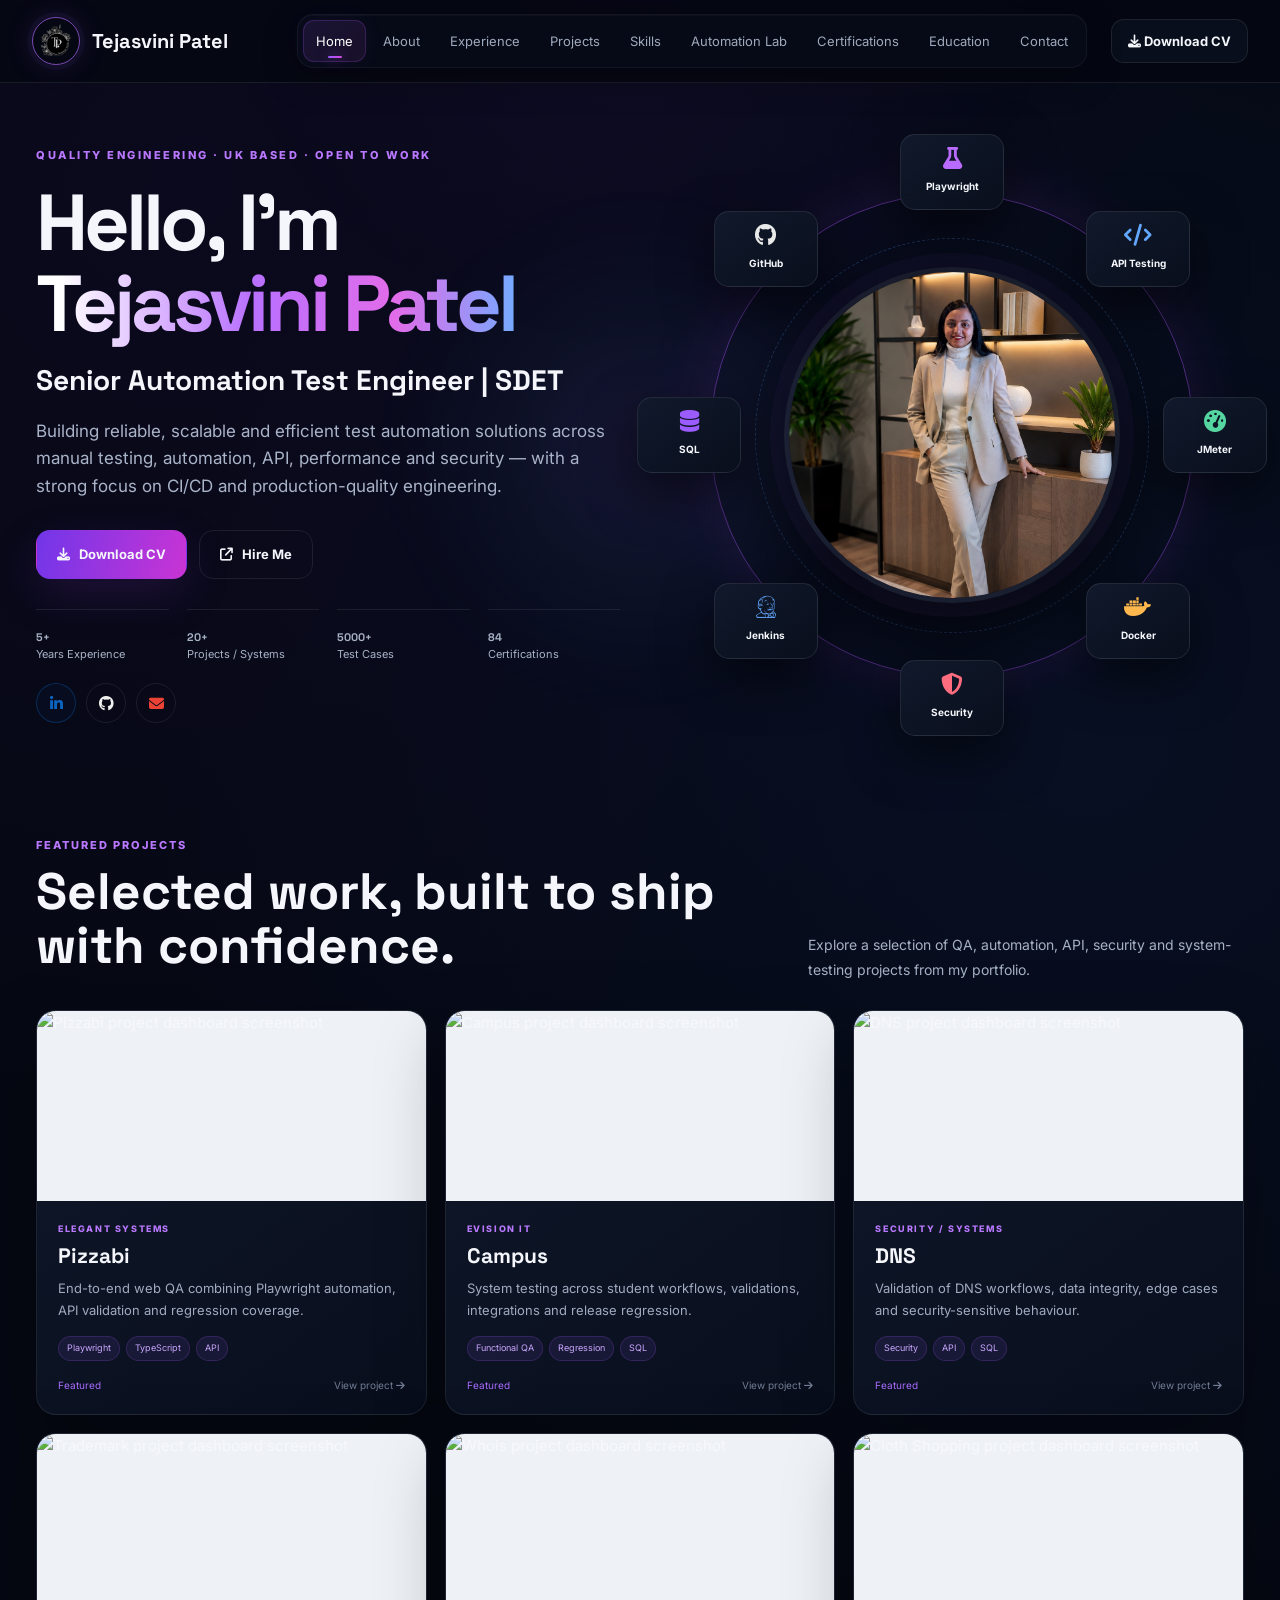
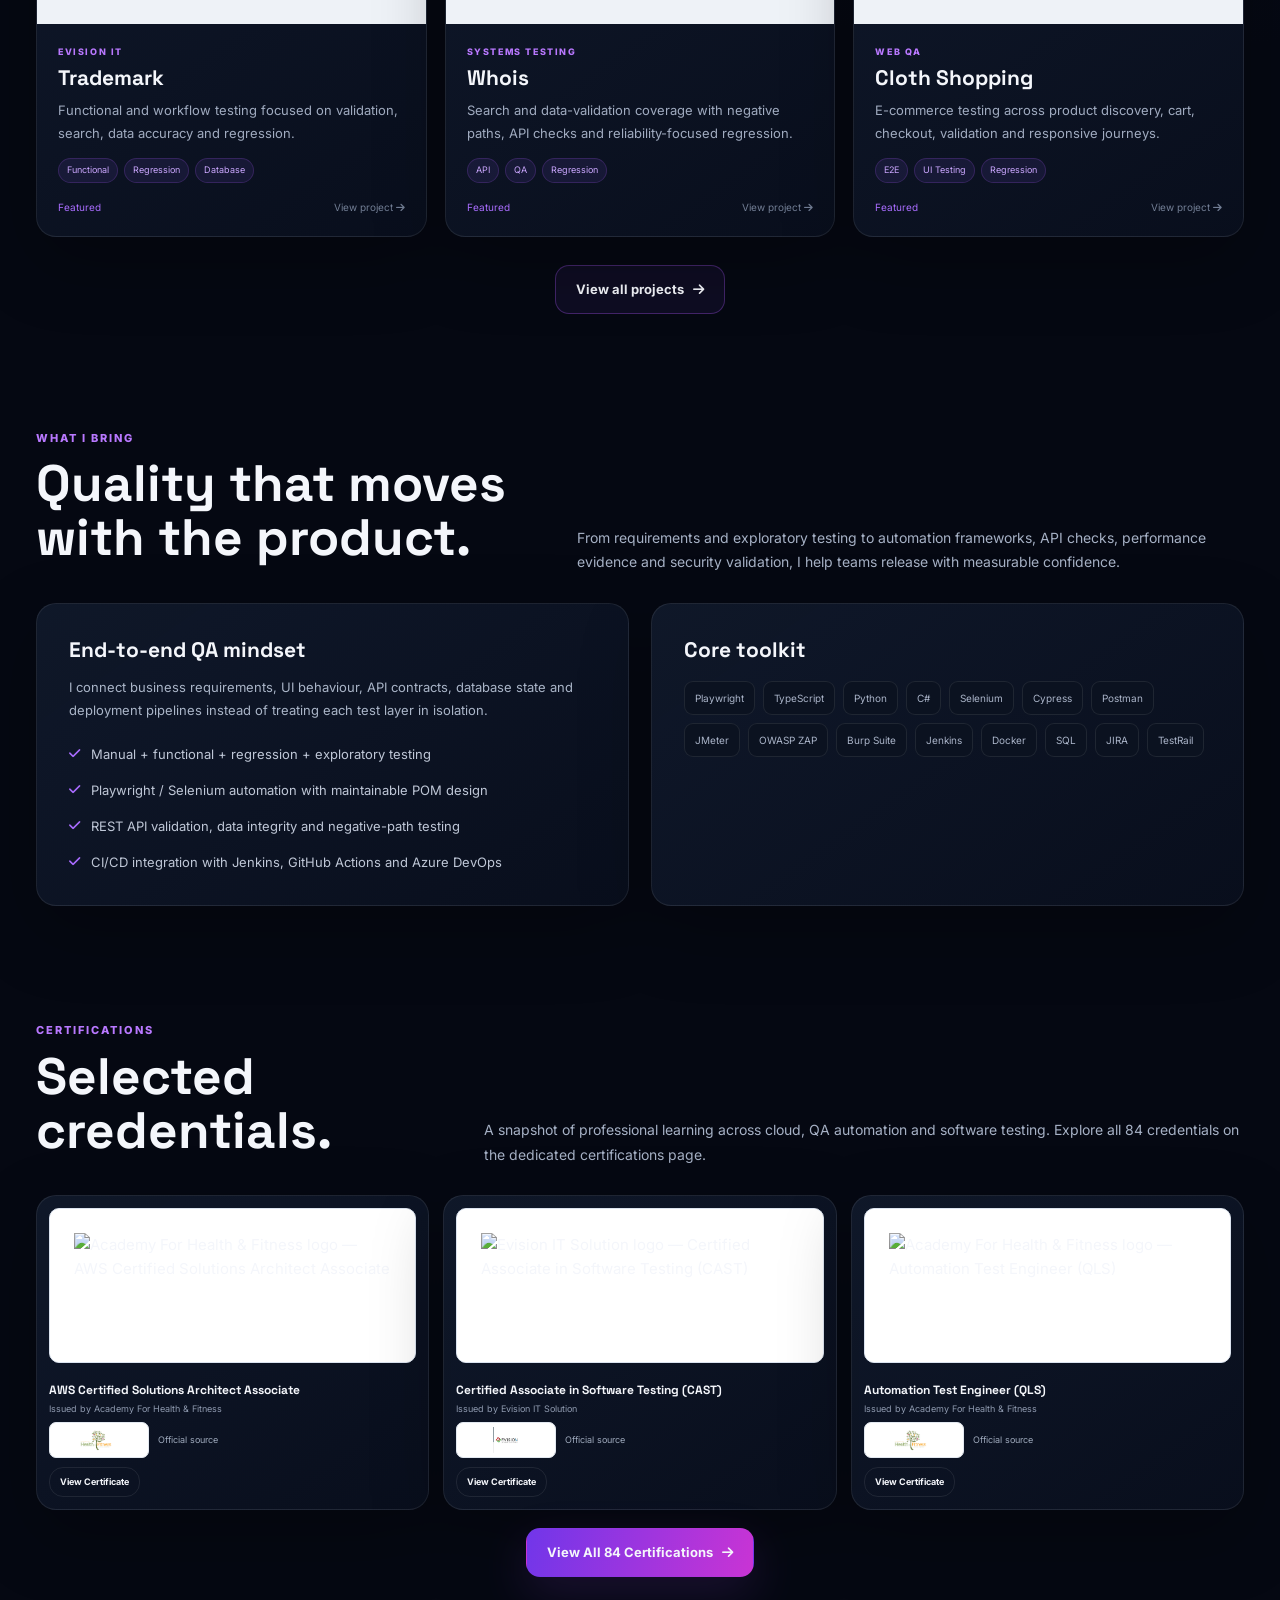
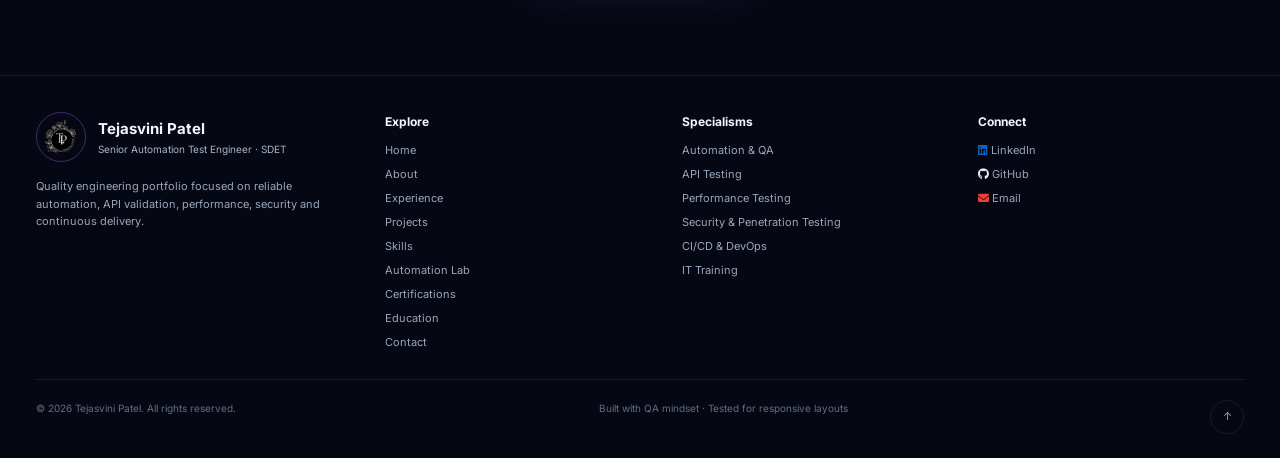
==== commit ee07ed43: "Add files via upload" ====
--- a/index.html
+++ b/index.html
@@ -40,7 +40,7 @@
 </div>
 </section>
 <section class="section"><div class="wrap"><div class="section-head reveal"><div><div class="kicker">What I bring</div><h2>Quality that moves with the product.</h2></div><p>From requirements and exploratory testing to automation frameworks, API checks, performance evidence and security validation, I help teams release with measurable confidence.</p></div><div class="grid2"><article class="card card-pad reveal"><h3>End-to-end QA mindset</h3><p class="muted">I connect business requirements, UI behaviour, API contracts, database state and deployment pipelines instead of treating each test layer in isolation.</p><div class="checks"><div><i class="fa-solid fa-check"></i><span>Manual + functional + regression + exploratory testing</span></div><div><i class="fa-solid fa-check"></i><span>Playwright / Selenium automation with maintainable POM design</span></div><div><i class="fa-solid fa-check"></i><span>REST API validation, data integrity and negative-path testing</span></div><div><i class="fa-solid fa-check"></i><span>CI/CD integration with Jenkins, GitHub Actions and Azure DevOps</span></div></div></article><article class="card card-pad reveal delay1"><h3>Core toolkit</h3><div class="skill-list"><span class="skill-chip">Playwright</span><span class="skill-chip">TypeScript</span><span class="skill-chip">Python</span><span class="skill-chip">C#</span><span class="skill-chip">Selenium</span><span class="skill-chip">Cypress</span><span class="skill-chip">Postman</span><span class="skill-chip">JMeter</span><span class="skill-chip">OWASP ZAP</span><span class="skill-chip">Burp Suite</span><span class="skill-chip">Jenkins</span><span class="skill-chip">Docker</span><span class="skill-chip">SQL</span><span class="skill-chip">JIRA</span><span class="skill-chip">TestRail</span></div></article></div></div></section><section class="section"><div class="wrap"><div class="section-head reveal"><div><div class="kicker">Certifications</div><h2>Selected credentials.</h2></div><p>A snapshot of professional learning across cloud, QA automation and software testing. Explore all 84 credentials on the dedicated certifications page.</p></div><div class="cert-preview-grid">
-<article class="card cert-preview-card reveal"><div class="cert-preview-image"><img src="assets/certificates/aws-actual.png" alt="AWS Certified Solutions Architect Associate certificate" loading="lazy"></div><h3>AWS Certified Solutions Architect Associate</h3><p>Issued by Academy For Health &amp; Fitness</p><div class="cert-preview-source"><img src="assets/provider-logos/ahf.png" alt="Academy For Health &amp; Fitness logo" loading="lazy"><span>Official source</span></div><a class="btn" href="certifications.html">View Certificate</a></article>
-<article class="card cert-preview-card reveal delay1"><div class="cert-preview-image"><img src="assets/certificates/certificate-82.svg" alt="Certified Associate in Software Testing certificate" loading="lazy"></div><h3>Certified Associate in Software Testing (CAST)</h3><p>Issued by Evision IT Solution</p><div class="cert-preview-source"><img src="assets/provider-logos/evision.png" alt="Evision IT Solution logo" loading="lazy"><span>Official source</span></div><a class="btn" href="certifications.html">View Certificate</a></article>
-<article class="card cert-preview-card reveal delay2"><div class="cert-preview-image"><img src="assets/certificates/certificate-79.svg" alt="Automation Test Engineer QLS certificate" loading="lazy"></div><h3>Automation Test Engineer (QLS)</h3><p>Issued by Academy For Health &amp; Fitness</p><div class="cert-preview-source"><img src="assets/provider-logos/ahf.png" alt="Academy For Health &amp; Fitness logo" loading="lazy"><span>Official source</span></div><a class="btn" href="certifications.html">View Certificate</a></article>
-</div><div style="margin-top:18px;text-align:center"><a class="btn btn-primary" href="certifications.html">View All 84 Certifications <i class="fa-solid fa-arrow-right"></i></a></div></div></section></main><footer class="footer"><div class="footer-main wrap"><div><div class="footer-brand"><img alt="Tejasvini Patel logo" class="footer-logo" src="logo.png"/><div><strong>Tejasvini Patel</strong><div class="muted" style="font-size:10px">Senior Automation Test Engineer · SDET</div></div></div><p style="margin-top:16px;max-width:360px">Quality engineering portfolio focused on reliable automation, API validation, performance, security and continuous delivery.</p></div><div><h4>Explore</h4><div class="footer-links"><a href="index.html">Home</a><a href="about.html">About</a><a href="experience.html">Experience</a><a href="projects.html">Projects</a><a href="skills.html">Skills</a><a href="automation-lab.html">Automation Lab</a><a href="certifications.html">Certifications</a><a href="education.html">Education</a><a href="contact.html">Contact</a></div></div><div><h4>Specialisms</h4><div class="footer-links"><a href="skills.html">Automation &amp; QA</a><a href="skills.html">API Testing</a><a href="skills.html">Performance Testing</a><a href="skills.html">Security &amp; Penetration Testing</a><a href="skills.html">CI/CD &amp; DevOps</a><a href="skills.html">IT Training</a></div></div><div><h4>Connect</h4><div class="footer-links"><a href="https://www.linkedin.com/in/tejasvini-patel-qa" rel="noopener" target="_blank"><i class="fa-brands fa-linkedin"></i> LinkedIn</a><a href="https://github.com/tejasvini18" rel="noopener" target="_blank"><i class="fa-brands fa-github"></i> GitHub</a><a href="mailto:tejasviniuk18@gmail.com"><i class="fa-solid fa-envelope"></i> Email</a></div></div></div><div class="footer-bottom wrap"><span>© <span data-year=""></span> Tejasvini Patel. All rights reserved.</span><span>Built with QA mindset · Tested for responsive layouts</span><a aria-label="Back to top" class="backtop" href="#top">↑</a></div></footer><script src="script.js"></script></body></html>+<article class="card cert-preview-card reveal"><div class="cert-preview-image"><img alt="Academy For Health &amp; Fitness logo — AWS Certified Solutions Architect Associate" class="cert-org-logo" loading="lazy" src="assets/organization-logos/organization-academy-health-fitness.png"/></div><h3>AWS Certified Solutions Architect Associate</h3><p>Issued by Academy For Health &amp; Fitness</p><div class="cert-preview-source"><img alt="Academy For Health &amp; Fitness logo" loading="lazy" src="assets/provider-logos/ahf.png"/><span>Official source</span></div><a class="btn" href="certifications.html">View Certificate</a></article>
+<article class="card cert-preview-card reveal delay1"><div class="cert-preview-image"><img alt="Evision IT Solution logo — Certified Associate in Software Testing (CAST)" class="cert-org-logo" loading="lazy" src="assets/organization-logos/organization-evision.png"/></div><h3>Certified Associate in Software Testing (CAST)</h3><p>Issued by Evision IT Solution</p><div class="cert-preview-source"><img alt="Evision IT Solution logo" loading="lazy" src="assets/provider-logos/evision.png"/><span>Official source</span></div><a class="btn" href="certifications.html">View Certificate</a></article>
+<article class="card cert-preview-card reveal delay2"><div class="cert-preview-image"><img alt="Academy For Health &amp; Fitness logo — Automation Test Engineer (QLS)" class="cert-org-logo" loading="lazy" src="assets/organization-logos/organization-academy-health-fitness.png"/></div><h3>Automation Test Engineer (QLS)</h3><p>Issued by Academy For Health &amp; Fitness</p><div class="cert-preview-source"><img alt="Academy For Health &amp; Fitness logo" loading="lazy" src="assets/provider-logos/ahf.png"/><span>Official source</span></div><a class="btn" href="certifications.html">View Certificate</a></article>
+</div><div style="margin-top:18px;text-align:center"><a class="btn btn-primary" href="certifications.html">View All 84 Certifications <i class="fa-solid fa-arrow-right"></i></a></div></div></section></main><footer class="footer"><div class="footer-main wrap"><div><div class="footer-brand"><img alt="Tejasvini Patel logo" class="footer-logo" src="logo.png"><div><strong>Tejasvini Patel</strong><div class="muted" style="font-size:10px">Senior Automation Test Engineer · SDET</div></div></img></div><p style="margin-top:16px;max-width:360px">Quality engineering portfolio focused on reliable automation, API validation, performance, security and continuous delivery.</p></div><div><h4>Explore</h4><div class="footer-links"><a href="index.html">Home</a><a href="about.html">About</a><a href="experience.html">Experience</a><a href="projects.html">Projects</a><a href="skills.html">Skills</a><a href="automation-lab.html">Automation Lab</a><a href="certifications.html">Certifications</a><a href="education.html">Education</a><a href="contact.html">Contact</a></div></div><div><h4>Specialisms</h4><div class="footer-links"><a href="skills.html">Automation &amp; QA</a><a href="skills.html">API Testing</a><a href="skills.html">Performance Testing</a><a href="skills.html">Security &amp; Penetration Testing</a><a href="skills.html">CI/CD &amp; DevOps</a><a href="skills.html">IT Training</a></div></div><div><h4>Connect</h4><div class="footer-links"><a href="https://www.linkedin.com/in/tejasvini-patel-qa" rel="noopener" target="_blank"><i class="fa-brands fa-linkedin"></i> LinkedIn</a><a href="https://github.com/tejasvini18" rel="noopener" target="_blank"><i class="fa-brands fa-github"></i> GitHub</a><a href="mailto:tejasviniuk18@gmail.com"><i class="fa-solid fa-envelope"></i> Email</a></div></div></div><div class="footer-bottom wrap"><span>© <span data-year=""></span> Tejasvini Patel. All rights reserved.</span><span>Built with QA mindset · Tested for responsive layouts</span><a aria-label="Back to top" class="backtop" href="#top">↑</a></div></footer><script src="script.js"></script></body></html>
--- a/style.css
+++ b/style.css
@@ -379,3 +379,122 @@
 @media(max-width:1200px){.certs-grid{grid-template-columns:repeat(3,minmax(0,1fr))}.cert-preview-grid{grid-template-columns:repeat(3,minmax(0,1fr))}}
 @media(max-width:900px){.certs-grid,.cert-preview-grid{grid-template-columns:repeat(2,minmax(0,1fr))}}
 @media(max-width:620px){.certs-grid,.cert-preview-grid{grid-template-columns:1fr}.cert-card>img{height:190px}.cert-source img{width:145px;height:52px}}
+
+
+/* Certifications — clean glass cards matching the supplied reference */
+.certs-grid{
+  grid-template-columns:repeat(3,minmax(0,1fr));
+  gap:16px;
+  align-items:stretch;
+}
+.cert-card{
+  position:relative;
+  overflow:hidden;
+  min-height:330px;
+  padding:14px;
+  border-radius:12px;
+  display:flex;
+  flex-direction:column;
+  background:linear-gradient(145deg,rgba(17,24,39,.92),rgba(7,12,24,.94));
+  border:1px solid rgba(255,255,255,.08);
+  box-shadow:0 12px 30px rgba(0,0,0,.22), inset 0 1px 0 rgba(255,255,255,.025);
+}
+.cert-card:before{
+  content:"";
+  position:absolute;
+  width:130px;
+  height:130px;
+  right:-55px;
+  top:-55px;
+  border-radius:50%;
+  background:rgba(168,85,247,.16);
+  filter:blur(26px);
+  pointer-events:none;
+}
+.cert-card>img{
+  position:relative;
+  z-index:1;
+  width:100%;
+  height:185px;
+  object-fit:contain;
+  padding:12px;
+  border-radius:9px;
+  background:rgba(248,250,252,.98);
+  border:1px solid rgba(255,255,255,.12);
+  margin:0 0 15px;
+  box-shadow:0 7px 20px rgba(0,0,0,.18);
+}
+.cert-card h3{
+  position:relative;
+  z-index:1;
+  margin:0;
+  min-height:52px;
+  font:700 15px/1.35 'Space Grotesk',sans-serif;
+  color:#f4f1ff;
+  text-align:center;
+  display:flex;
+  align-items:flex-start;
+  justify-content:center;
+}
+.cert-view-btn{
+  position:relative;
+  z-index:1;
+  width:100%;
+  margin-top:auto;
+  padding:9px 12px;
+  border-radius:7px;
+  border:1px solid rgba(192,122,255,.34);
+  background:linear-gradient(135deg,#7c3aed,#a855f7);
+  color:#fff !important;
+  font:700 10px/1 'Inter',sans-serif;
+  text-align:center;
+  text-decoration:none !important;
+  box-shadow:0 7px 18px rgba(124,58,237,.24);
+  transition:transform .2s ease,box-shadow .2s ease,filter .2s ease;
+}
+.cert-view-btn:hover{
+  color:#fff !important;
+  transform:translateY(-2px);
+  filter:brightness(1.08);
+  box-shadow:0 10px 24px rgba(124,58,237,.34);
+}
+@media(max-width:1200px){
+  .certs-grid{grid-template-columns:repeat(3,minmax(0,1fr));}
+}
+@media(max-width:900px){
+  .certs-grid{grid-template-columns:repeat(2,minmax(0,1fr));}
+}
+@media(max-width:620px){
+  .certs-grid{grid-template-columns:1fr;}
+  .cert-card{min-height:350px;}
+  .cert-card>img{height:205px;}
+  .cert-card h3{font-size:16px;}
+}
+
+/* Organization logo certificate previews — replaces generated green certificate artwork. */
+.cert-card > img.cert-org-logo{
+  width:100%;
+  height:205px;
+  object-fit:contain;
+  object-position:center;
+  padding:24px;
+  border-radius:10px;
+  background:#ffffff;
+  border:1px solid #dbe3ef;
+  box-shadow:0 8px 24px rgba(0,0,0,.16);
+  margin-bottom:14px;
+}
+.cert-card > img.cert-org-logo:hover{
+  transform:scale(1.02);
+  transition:transform .25s ease;
+}
+.cert-preview-card .cert-preview-image img.cert-org-logo{
+  width:100%;
+  height:100%;
+  object-fit:contain;
+  padding:24px;
+  background:#ffffff;
+}
+@media(max-width:620px){
+  .cert-card > img.cert-org-logo{height:190px;padding:22px}
+}
